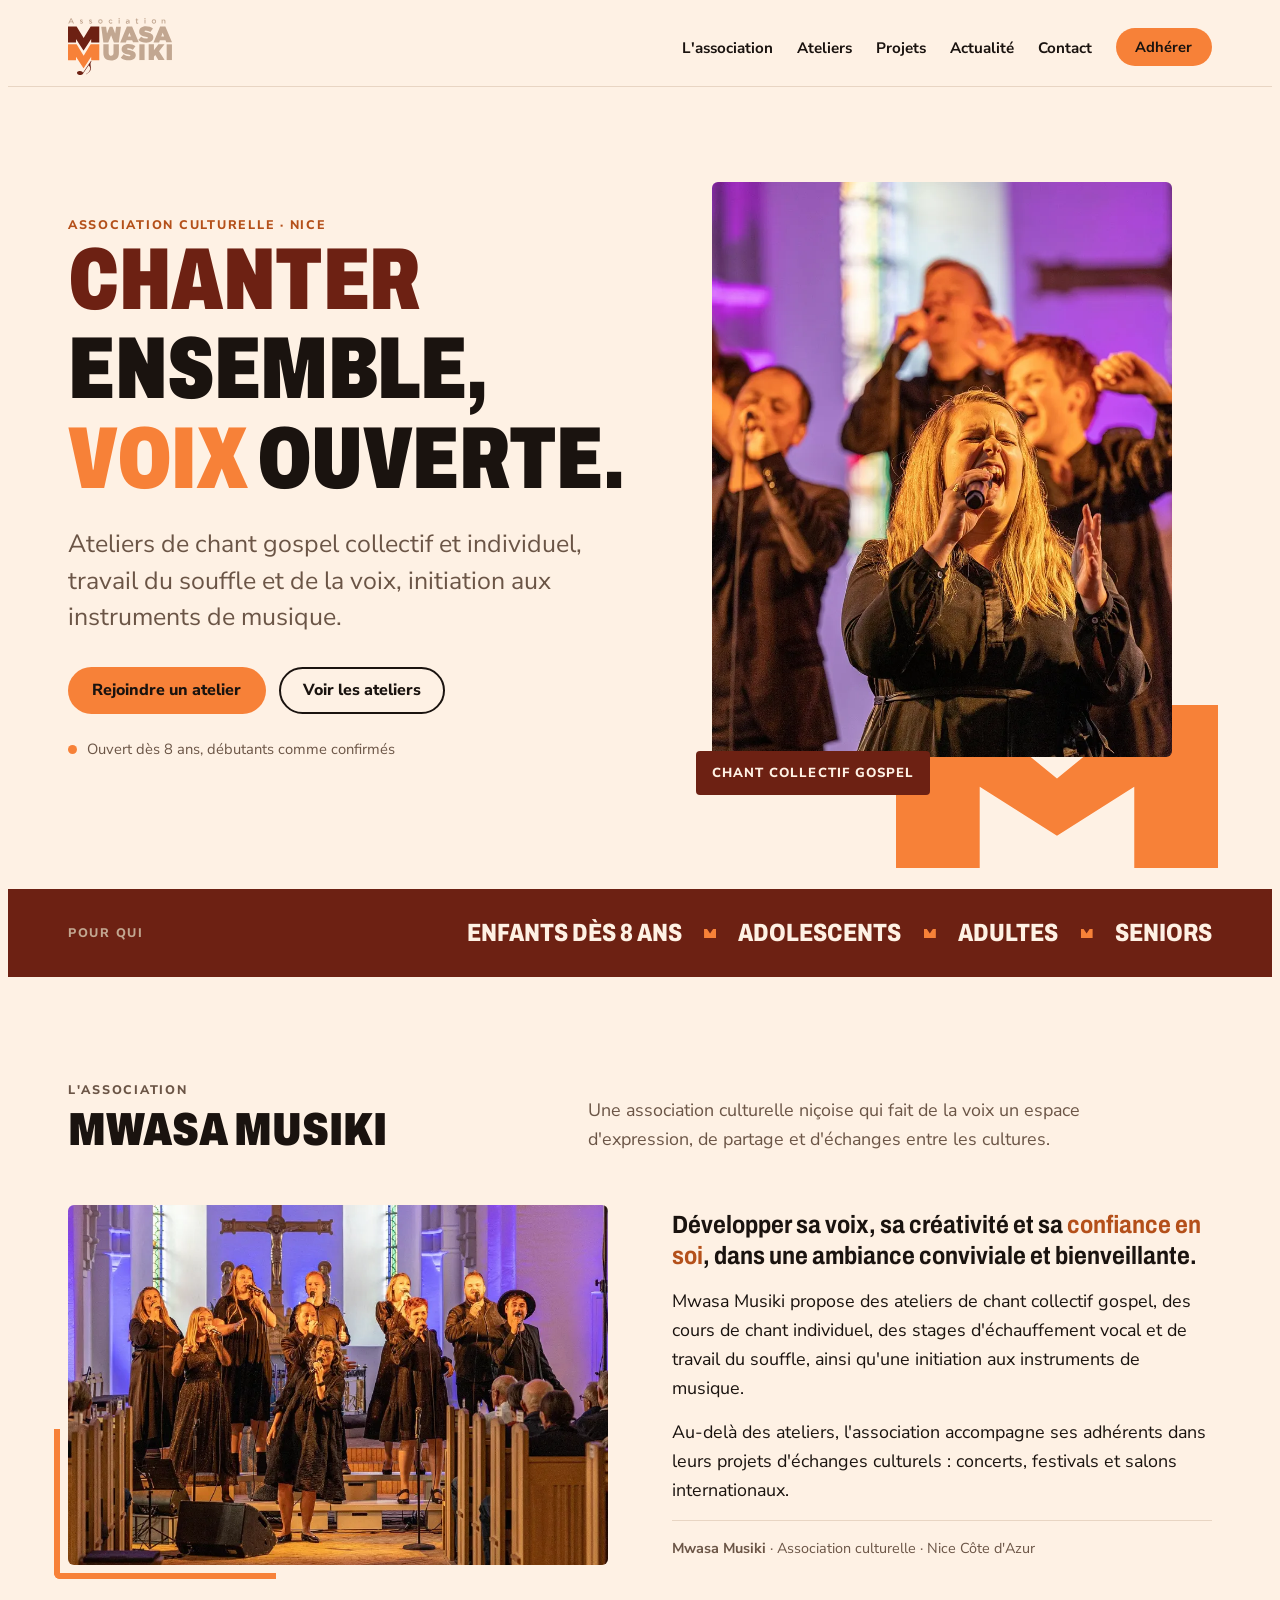
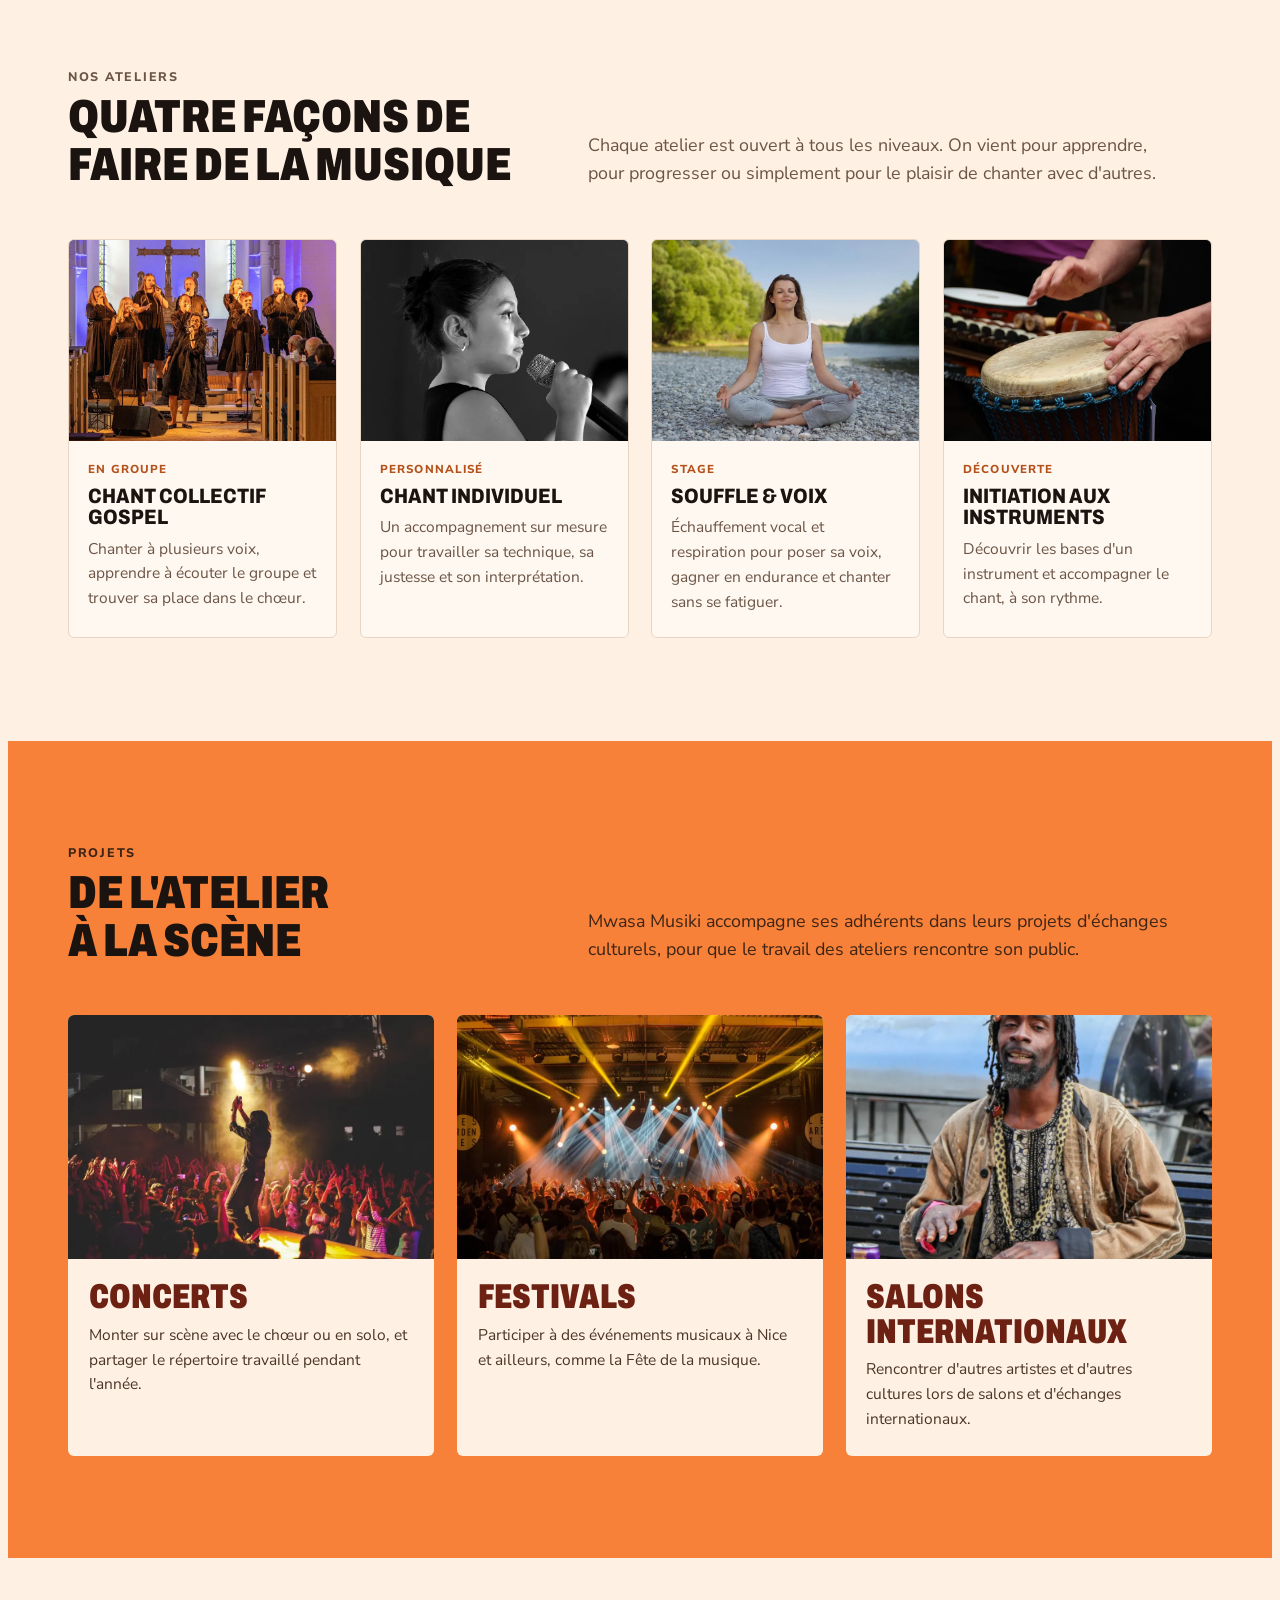
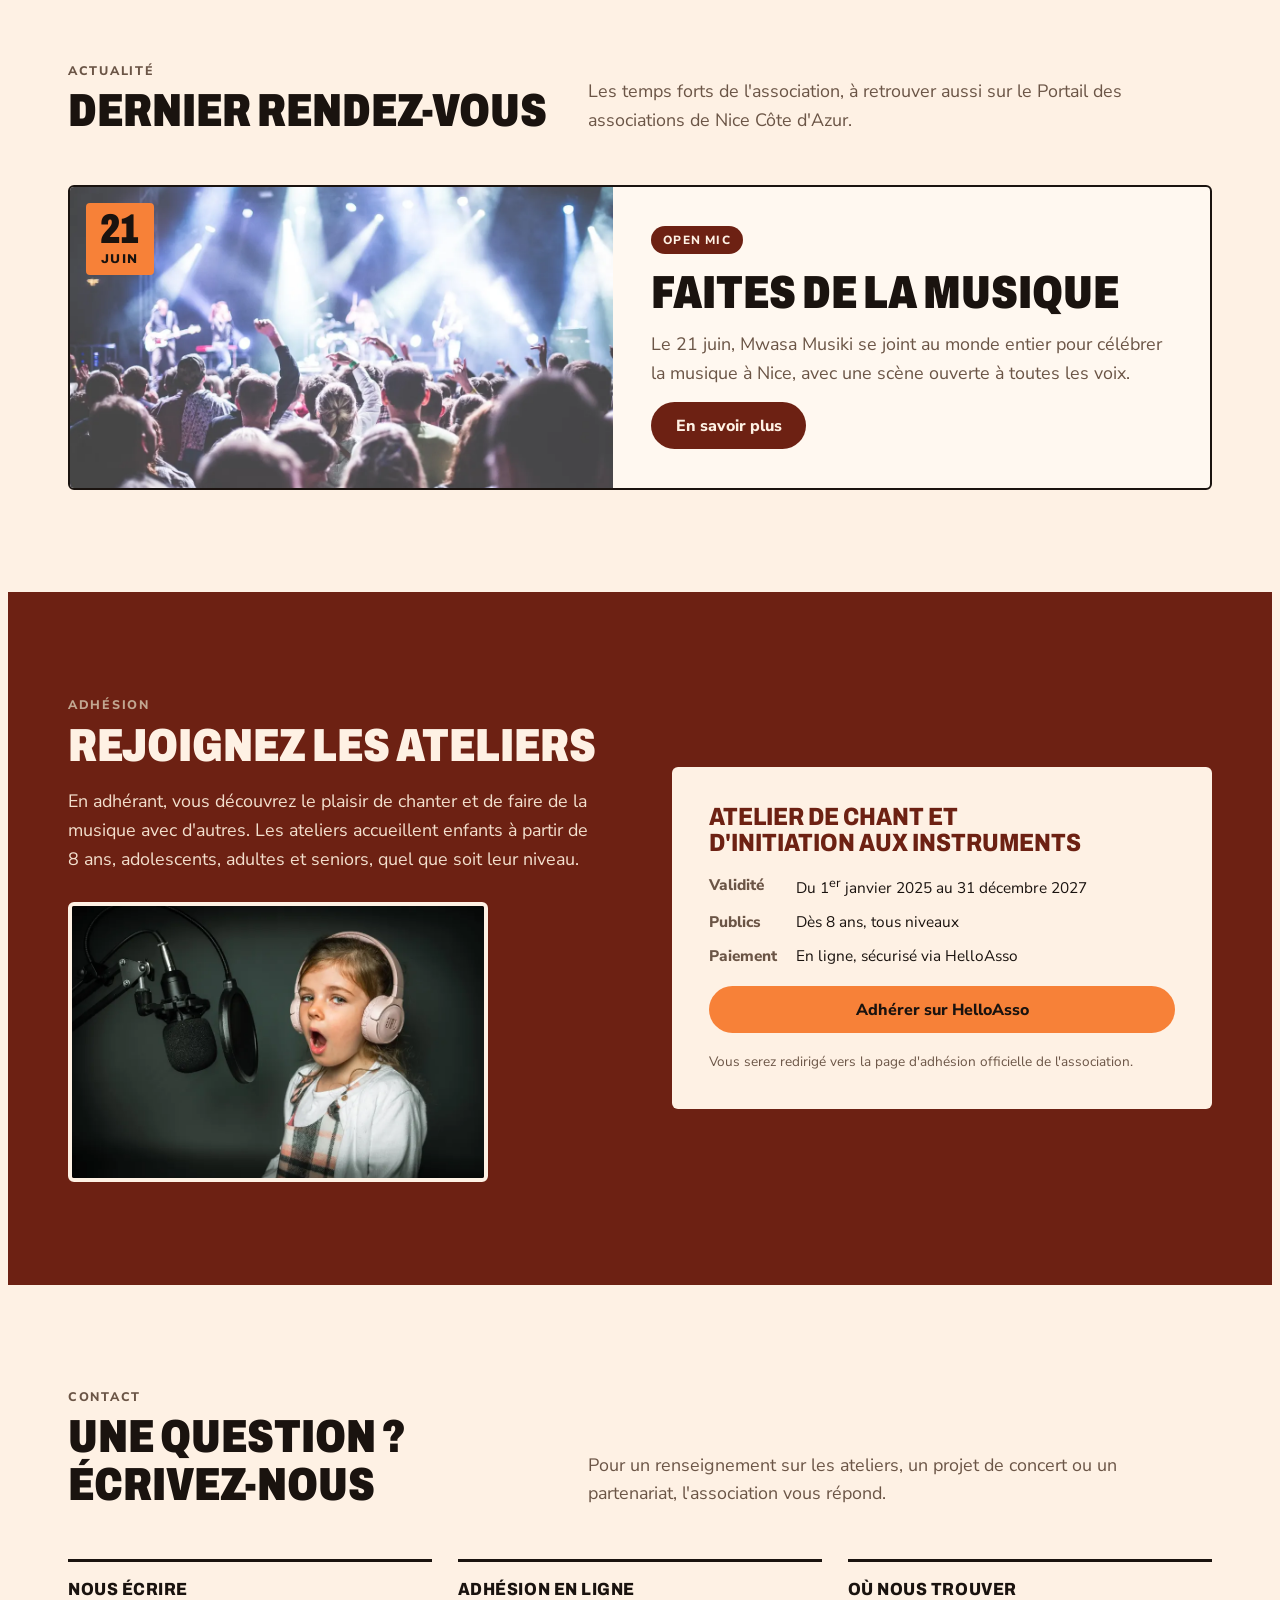
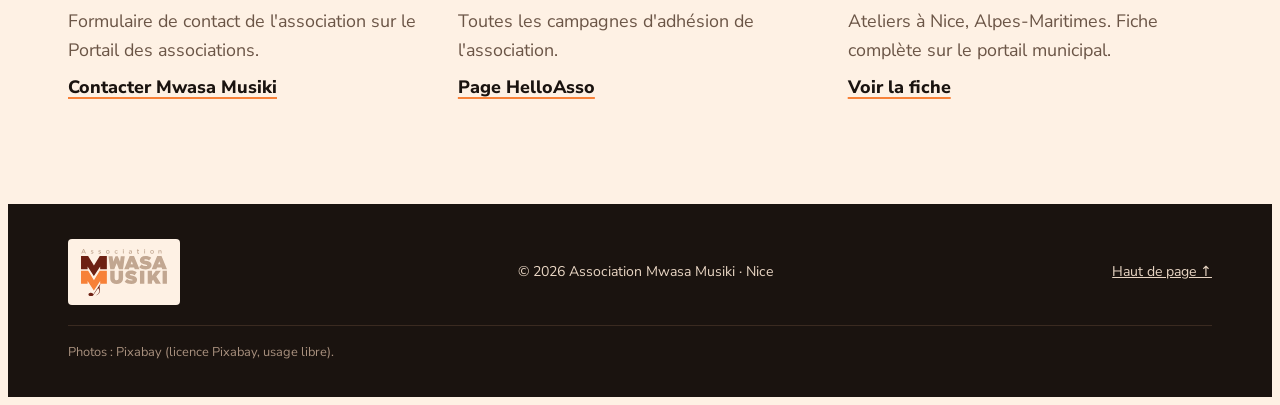
==== index.html @ 4baf6c97 "Site vitrine Mwasa Musiki Co-Authored-By: Claude Opus 5.5 <noreply@anthropic.com> Claude-Session: ht" ====
<!doctype html>
<html lang="fr">
<head>
<meta charset="utf-8">
<meta name="viewport" content="width=device-width, initial-scale=1, viewport-fit=cover">
<title>Mwasa Musiki</title>
<meta name="description" content="Mwasa Musiki, association culturelle à Nice : ateliers de chant gospel collectif et individuel, souffle et voix, initiation aux instruments, dès 8 ans.">
<link rel="preconnect" href="https://fonts.googleapis.com">
<link rel="preconnect" href="https://fonts.gstatic.com" crossorigin>
<link rel="stylesheet" href="https://fonts.googleapis.com/css2?family=Archivo:wdth,wght@62..125,500..900&family=Nunito+Sans:opsz,wght@6..12,400;6..12,600;6..12,800&display=swap">
<link rel="icon" type="image/svg+xml" href="img/logo.svg">
<meta property="og:title" content="Mwasa Musiki">
<meta property="og:description" content="Ateliers de chant gospel, souffle et voix, initiation aux instruments à Nice, dès 8 ans.">
<meta property="og:image" content="img/hero.webp">
<meta property="og:locale" content="fr_FR">
<style>
/* Charte du site mwasamusiki.org : fond crème, couleurs du logo. Thème clair unique, pour que le logo garde toujours ses couleurs d'origine.
   Mise en page : bandes pleine largeur (crème / brun / orange), photos cadrées, chevron "M" du logo comme motif. */
:root{
  color-scheme:light;
  --creme:#fef1e4;   /* fond du site actuel */
  --brun:#6d2113;    /* logo, M supérieur */
  --orange:#f78138;  /* logo, M inférieur */
  --sable:#c2a791;   /* lettrage du logo */
  --nuit:#1a130f;    /* texte du site actuel */
  --muted:#6b5546;
  --line:#e8d5c3;
  --surface:#fff8f0;
  --accent-ink:#b4501a;
  --f-display:"Archivo","Arial Narrow",Arial,sans-serif;
  --f-body:"Nunito Sans",system-ui,-apple-system,"Segoe UI",sans-serif;
  --step-0:clamp(1rem,.96rem + .2vw,1.125rem);
  --step-1:clamp(1.2rem,1.08rem + .6vw,1.6rem);
  --step-2:clamp(1.8rem,1.3rem + 2vw,2.9rem);
  --step-3:clamp(2.7rem,1.5rem + 5vw,5.8rem);
  --wrap:74rem;
  --radius:6px;
}
*{box-sizing:border-box}
html{scroll-behavior:smooth;scroll-padding-top:80px}
body{background:var(--creme);color:var(--nuit);font-family:var(--f-body);font-size:var(--step-0);line-height:1.6;overflow-x:hidden}
body::before{content:"";position:fixed;inset:0 0 auto;height:env(safe-area-inset-top,0px);z-index:30;background:var(--creme)}
img{display:block;max-width:100%;height:auto}
a{color:inherit}
:focus-visible{outline:3px solid var(--orange);outline-offset:3px;border-radius:4px}
h1,h2,h3{font-family:var(--f-display);text-wrap:balance;margin:0;line-height:1.02}
p{margin:0}
.wrap{max-width:var(--wrap);margin-inline:auto;padding-left:max(20px,env(safe-area-inset-left,0px));padding-right:max(20px,env(safe-area-inset-right,0px))}
.eyebrow{font-weight:800;font-size:.78rem;letter-spacing:.14em;text-transform:uppercase;color:var(--accent-ink)}
.logo-c1{fill:#6d2113}.logo-c2{fill:#c2a791}.logo-c3{fill:#f78138}

/* Boutons */
.btn{display:inline-flex;align-items:center;justify-content:center;gap:.5rem;font-family:var(--f-body);font-weight:800;text-decoration:none;border-radius:999px;padding:.85rem 1.4rem;line-height:1;border:2px solid transparent;transition:transform .15s ease,background-color .15s ease;cursor:pointer;font-size:1rem}
.btn:hover{transform:translateY(-2px)}
.btn-fill{background:var(--orange);color:var(--nuit)}
.btn-fill:hover{background:#ff9450}
.btn-ghost{border-color:currentColor;background:transparent}
.btn-dark{background:var(--brun);color:var(--creme)}

/* En-tête */
.top{position:sticky;top:env(safe-area-inset-top,0px);z-index:20;background:rgba(254,241,228,.94);backdrop-filter:blur(10px);-webkit-backdrop-filter:blur(10px);border-bottom:1px solid var(--line)}
.top .wrap{display:flex;align-items:center;justify-content:space-between;gap:1rem;padding-block:.65rem}
.top .brand svg{width:104px;height:auto;display:block}
.menu{list-style:none;margin:0;padding:0;display:flex;gap:1.5rem;align-items:center}
.menu a{text-decoration:none;font-weight:700;font-size:.95rem}
.menu a:not(.btn):hover{color:var(--accent-ink)}
.menu .btn{padding:.6rem 1.1rem;font-size:.92rem}
.burger{display:none;background:none;border:2px solid var(--nuit);border-radius:999px;padding:.5rem .9rem;font:800 .85rem var(--f-body);letter-spacing:.06em;text-transform:uppercase;color:var(--nuit);cursor:pointer;align-items:center;gap:.5rem}
.burger span{display:block;width:16px;height:2px;background:currentColor;position:relative}
.burger span::before,.burger span::after{content:"";position:absolute;left:0;width:16px;height:2px;background:currentColor}
.burger span::before{top:-5px}.burger span::after{top:5px}
@media (max-width:900px){
  .burger{display:inline-flex}
  .menu{position:absolute;left:0;right:0;top:100%;flex-direction:column;align-items:stretch;gap:0;background:var(--creme);border-bottom:1px solid var(--line);padding:.5rem max(20px,env(safe-area-inset-right,0px)) 1.2rem max(20px,env(safe-area-inset-left,0px));box-shadow:0 18px 30px -18px rgba(26,19,15,.35)}
  .menu:not(.open){display:none}
  .menu li a:not(.btn){display:block;padding:.85rem 0;border-bottom:1px solid var(--line);font-size:1.05rem}
  .menu li:last-child{padding-top:1rem}
  .menu .btn{width:100%;padding:.9rem}
}

/* Hero */
.hero{padding-block:clamp(2.5rem,6vw,5.5rem);overflow:hidden}
.hero .wrap{display:grid;grid-template-columns:minmax(0,1.15fr) minmax(0,1fr);gap:clamp(2rem,5vw,4.5rem);align-items:center}
.hero h1{font-size:var(--step-3);font-weight:900;font-stretch:72%;text-transform:uppercase;letter-spacing:-.005em}
.hero h1 .b{color:var(--brun)}.hero h1 .o{color:var(--orange)}
.hero .lede{margin-top:1.4rem;max-width:36ch;font-size:var(--step-1);line-height:1.45;color:var(--muted)}
.hero .ctas{margin-top:2rem;display:flex;flex-wrap:wrap;gap:.8rem}
.hero .note{margin-top:1.5rem;font-size:.92rem;color:var(--muted);display:flex;gap:.6rem;align-items:center}
.hero .note::before{content:"";flex:none;width:9px;height:9px;border-radius:50%;background:var(--orange)}
.photo-hero{position:relative;justify-self:end;width:min(100%,460px)}
.photo-hero::before{content:"";position:absolute;inset:auto -10% -12% auto;width:70%;aspect-ratio:1.97/1;background:var(--orange);clip-path:polygon(0 0,22% 0,50% 45%,78% 0,100% 0,100% 100%,74% 100%,74% 50%,50% 80%,26% 50%,26% 100%,0 100%);z-index:0}
.photo-hero img{position:relative;z-index:1;width:100%;aspect-ratio:4/5;object-fit:cover;object-position:50% 30%;border-radius:var(--radius)}
.photo-hero figcaption{position:relative;z-index:2;margin:-2.6rem 0 0 -1rem;display:inline-block;background:var(--brun);color:var(--creme);padding:.7rem 1rem;font-weight:800;font-size:.82rem;letter-spacing:.08em;text-transform:uppercase;border-radius:4px}
@media (max-width:820px){
  .hero .wrap{grid-template-columns:1fr}
  .photo-hero{justify-self:center;width:min(100%,420px);margin-top:.5rem}
  .photo-hero img{aspect-ratio:4/3.4}
}

/* Bandeau publics */
.ages{background:var(--brun);color:var(--creme)}
.ages .wrap{padding-block:1.5rem;display:flex;flex-wrap:wrap;gap:.8rem 2rem;align-items:center;justify-content:space-between}
.ages .lbl{font-weight:800;font-size:.78rem;letter-spacing:.14em;text-transform:uppercase;color:var(--sable)}
.ages ul{list-style:none;margin:0;padding:0;display:flex;flex-wrap:wrap;gap:.4rem 1.4rem;font-family:var(--f-display);font-stretch:80%;font-weight:800;font-size:var(--step-1);text-transform:uppercase}
.ages li{display:flex;align-items:center;gap:1.4rem}
.ages li+li::before{content:"";width:12px;height:9px;background:var(--orange);clip-path:polygon(0 0,25% 0,50% 50%,75% 0,100% 0,100% 100%,0 100%)}

/* Sections */
.block{padding-block:clamp(3.5rem,8vw,6.5rem)}
.head{display:grid;grid-template-columns:minmax(0,1fr) minmax(0,1.3fr);gap:1rem 2.5rem;align-items:end;margin-bottom:clamp(2rem,4vw,3.2rem)}
.head h2{font-size:var(--step-2);font-weight:900;font-stretch:78%;text-transform:uppercase;margin-top:.4rem}
.head p{color:var(--muted);max-width:54ch}
@media (max-width:760px){.head{grid-template-columns:1fr}}

/* Association */
.about{display:grid;grid-template-columns:minmax(0,1fr) minmax(0,1fr);gap:clamp(2rem,5vw,4.5rem);align-items:center}
.about figure{margin:0;position:relative}
.about figure img{width:100%;aspect-ratio:3/2;object-fit:cover;border-radius:var(--radius)}
.about figure::after{content:"";position:absolute;left:-14px;bottom:-14px;width:40%;height:40%;border-left:6px solid var(--orange);border-bottom:6px solid var(--orange);border-radius:0 0 0 var(--radius);pointer-events:none}
.about .big{font-family:var(--f-display);font-weight:700;font-stretch:85%;font-size:var(--step-1);line-height:1.25}
.about .big em{font-style:normal;color:var(--accent-ink)}
.about .txt{display:flex;flex-direction:column;gap:1rem}
.about .meta{border-top:1px solid var(--line);padding-top:1rem;font-size:.9rem;color:var(--muted)}
@media (max-width:820px){.about{grid-template-columns:1fr}.about figure{margin-left:14px}}

/* Ateliers */
.ateliers{display:grid;grid-template-columns:repeat(4,minmax(0,1fr));gap:1.4rem}
.at{background:var(--surface);border:1px solid var(--line);border-radius:var(--radius);overflow:hidden;display:flex;flex-direction:column}
.at img{width:100%;aspect-ratio:4/3;object-fit:cover}
.at .body{padding:1.2rem 1.2rem 1.4rem;display:flex;flex-direction:column;gap:.5rem;flex:1}
.at .tag{font-size:.72rem;font-weight:800;letter-spacing:.1em;text-transform:uppercase;color:var(--accent-ink)}
.at h3{font-size:1.3rem;font-weight:800;font-stretch:85%;text-transform:uppercase}
.at p{color:var(--muted);font-size:.97rem}
@media (max-width:1024px){.ateliers{grid-template-columns:repeat(2,minmax(0,1fr))}}
@media (max-width:540px){.ateliers{grid-template-columns:1fr}.at img{aspect-ratio:16/9}}

/* Projets */
.projects{background:var(--orange);color:var(--nuit)}
.projects .eyebrow{color:#5a1b0f}
.projects .head p{color:#3d2416}
.stages{display:grid;grid-template-columns:repeat(3,minmax(0,1fr));gap:1.4rem}
.stage{background:var(--creme);border-radius:var(--radius);overflow:hidden;display:flex;flex-direction:column}
.stage img{width:100%;aspect-ratio:3/2;object-fit:cover}
.stage .body{padding:1.3rem 1.3rem 1.5rem;display:flex;flex-direction:column;gap:.5rem}
.stage .k{font-family:var(--f-display);font-weight:900;font-stretch:72%;font-size:clamp(1.6rem,1.2rem + 1.2vw,2.2rem);text-transform:uppercase;color:var(--brun);line-height:1}
.stage p{color:#4a3528;font-size:.97rem}
@media (max-width:860px){.stages{grid-template-columns:1fr}.stage{flex-direction:row}.stage img{width:42%;aspect-ratio:auto;min-height:100%}.stage .body{justify-content:center}}
@media (max-width:480px){.stage{flex-direction:column}.stage img{width:100%;aspect-ratio:16/9}}

/* Actualité */
.news{display:grid;grid-template-columns:minmax(0,1fr) minmax(0,1.1fr);border:2px solid var(--nuit);border-radius:var(--radius);overflow:hidden;background:var(--surface)}
.news .pic{position:relative;min-height:260px}
.news .pic img{position:absolute;inset:0;width:100%;height:100%;object-fit:cover}
.news .date{position:absolute;left:1rem;top:1rem;background:var(--orange);color:var(--nuit);border-radius:4px;padding:.5rem .9rem .6rem;text-align:center;font-family:var(--f-display);text-transform:uppercase;line-height:.9}
.news .date b{display:block;font-weight:900;font-stretch:72%;font-size:2.6rem}
.news .date span{font-weight:800;font-size:.8rem;letter-spacing:.12em}
.news .body{padding:clamp(1.5rem,3vw,2.6rem);display:flex;flex-direction:column;gap:.9rem;align-items:flex-start;justify-content:center}
.news h3{font-size:var(--step-2);font-weight:900;font-stretch:78%;text-transform:uppercase}
.news p{color:var(--muted);max-width:48ch}
.pill{display:inline-block;padding:.3rem .75rem;border-radius:999px;background:var(--brun);color:var(--creme);font-size:.74rem;font-weight:800;letter-spacing:.1em;text-transform:uppercase}
@media (max-width:760px){.news{grid-template-columns:1fr}.news .pic{min-height:0;aspect-ratio:16/10}}

/* Adhésion */
.join{background:var(--brun);color:var(--creme);overflow:hidden}
.join .eyebrow{color:var(--sable)}
.join .grid{display:grid;grid-template-columns:minmax(0,1fr) minmax(0,1fr);gap:clamp(2rem,5vw,4.5rem);align-items:center}
.join h2{font-size:var(--step-2);font-weight:900;font-stretch:78%;text-transform:uppercase;margin-top:.5rem}
.join .lead{margin-top:1.1rem;max-width:48ch;color:#f3dfcd}
.join figure{margin:1.8rem 0 0;max-width:420px}
.join figure img{width:100%;aspect-ratio:3/2;object-fit:cover;border-radius:var(--radius);border:4px solid var(--creme)}
.card{background:var(--creme);color:var(--nuit);padding:clamp(1.5rem,3vw,2.3rem);border-radius:var(--radius);display:flex;flex-direction:column;gap:1.1rem}
.card h3{font-size:var(--step-1);font-weight:800;font-stretch:85%;text-transform:uppercase;color:var(--brun)}
.card dl{margin:0;display:grid;grid-template-columns:auto minmax(0,1fr);gap:.6rem 1.2rem;font-size:.96rem}
.card dt{font-weight:800;color:var(--muted)}
.card dd{margin:0}
.card small{color:var(--muted);font-size:.85rem}
@media (max-width:820px){.join .grid{grid-template-columns:1fr}.card .btn{width:100%}}
@media (max-width:420px){.card dl{grid-template-columns:1fr;gap:.1rem}.card dd{margin-bottom:.6rem}}

/* Contact */
.contact{display:grid;grid-template-columns:repeat(3,minmax(0,1fr));gap:1.6rem}
.ct{border-top:3px solid var(--nuit);padding-top:1.2rem;display:flex;flex-direction:column;gap:.5rem;min-width:0}
.ct h3{font-size:1.1rem;font-weight:800;text-transform:uppercase;letter-spacing:.03em;font-stretch:88%}
.ct p{color:var(--muted)}
.ct a{font-weight:800;text-decoration-color:var(--orange);text-decoration-thickness:2px;text-underline-offset:4px;overflow-wrap:anywhere}
@media (max-width:760px){.contact{grid-template-columns:1fr}}

/* Pied de page */
footer{background:var(--nuit);color:#e8d5c3}
footer .wrap{padding-block:2.2rem;display:flex;flex-wrap:wrap;gap:1.2rem 2rem;justify-content:space-between;align-items:center;font-size:.88rem}
footer .brand{background:var(--creme);padding:.6rem .8rem;border-radius:4px;display:inline-block}
footer .brand svg{width:86px;height:auto;display:block}
footer a{color:#e8d5c3}
footer .credits{flex-basis:100%;border-top:1px solid #3a2a20;padding-top:1rem;color:#a8907e;font-size:.8rem}

@media (prefers-reduced-motion:reduce){html{scroll-behavior:auto}.btn{transition:none}.btn:hover{transform:none}}
</style>
</head>
<body>
<svg width="0" height="0" style="position:absolute" aria-hidden="true"><symbol id="mwasa-logo" viewBox="0 0 214.76 117.95">
    <path class="logo-c1" d="M30.88,113,47.54,88.32l1.08.73-.11.16c-.32.51-.68,1-1,1.54a8.780,8.78,0,0,0-1,5.12c.14,1.27.3,2.53.45,3.8a25.9,25.9,0,0,1,.23,4.69,10.8,10.8,0,0,1-1,4.09A10.48,10.48,0,0,1,44,111.54a28.81,28.81,0,0,1-5.48,4.110,10.65,10.65,0,0,1-1.15.53,1.35,1.35,0,0,1-.37,0l0-.06.15-.11c1.13-.79,2.27-1.57,3.39-2.37a15.75,15.75,0,0,0,2.31-2,8.86,8.86,0,0,0,1.49-2.18,13,13,0,0,0,1.26-4.1,7.44,7.440,0,0,0-.57-4.07,13.24,13.24,0,0,0-1.95-3.27c-.08-.1-.18-.19-.28-.28l-.09-.06-.57.85-9.57,14.1-1.94,2.85a4.57,4.57,0,0,1-1.35,1.19,7.78,7.78,0,0,1-5.64,1.07,7.74,7.74,0,0,1-3-1.09,4,4,0,0,1-1.73-2,3.41,3.41,0,0,1,1.46-4.24,6.3,6.3,0,0,1,2.91-.92,9.54,9.54,0,0,1,4.13.47,6.26,6.26,0,0,1,3.42,2.76Z"/>
    <path class="logo-c2" d="M5.52.3H7.38l5,11.22H10.3L9.14,8.83H3.720L2.54,11.52H.48ZM8.4,7.1l-2-4.46-2,4.46Z"/>
    <path class="logo-c2" d="M24.26,10.43l.88-1.3a5,5,0,0,0,2.83,1c.85,0,1.34-.35,1.34-.91v0c0-.65-.92-.88-1.93-1.18-1.28-.35-2.7-.86-2.7-2.47v0C24.68,3.95,26,3,27.76,3a6.11,6.11,0,0,1,3.17,1L30.15,5.3a5.11,5.11,0,0,0-2.44-.8c-.77,0-1.21.35-1.21.83v0c0,.62.93.88,1.95,1.19,1.26.38,2.68.94,2.68,2.45V9c0,1.77-1.41,2.64-3.21,2.64A6.18,6.18,0,0,1,24.26,10.43Z"/>
    <path class="logo-c2" d="M43.1,10.43,44,9.12a5,5,0,0,0,2.83,1c.85,0,1.34-.35,1.34-.91v0c0-.65-.92-.88-1.930-1.18-1.28-.35-2.7-.86-2.7-2.47v0C43.52,3.95,44.88,3,46.6,3a6.11,6.11,0,0,1,3.17,1L49,5.3a5.11,5.11,0,0,0-2.44-.8c-.77,0-1.21.35-1.21.83v0c0,.62.93.88,1.95,1.19C48.55,6.94,50,7.5,50,9V9c0,1.77-1.41,2.64-3.21,2.64A6.18,6.18,0,0,1,43.1,10.43Z"/>
    <path class="logo-c2" d="M62.33,7.37v0a4.61,4.61,0,0,1,9.22,0v0a4.46,4.46,0,0,1-4.63,4.38A4.41,4.41,0,0,1,62.33,7.37Zm7.24,0v0a2.63,2.63,0,0,0-2.65-2.71,2.55,2.55,0,0,0-2.6,2.67v0A2.62,2.62,0,0,0,66.94,10,2.55,2.55,0,0,0,69.56,7.37Z"/>
    <path class="logo-c2" d="M83.88,7.37v0a4.61,4.61,0,0,1,8-2.94L90.59,5.68a2.93,2.93,0,0,0-2.23-1.05,2.56,2.56,0,0,0-2.5,2.67v0A2.57,2.57,0,0,0,88.45,10a3.06,3.06,0,0,0,2.24-1l1.19,1.15a4.42,4.42,0,0,1-3.54,1.58A4.35,4.35,0,0,1,83.88,7.37Z"/>
    <path class="logo-c2" d="M104.54,0h2.13V1.83h-2.13Zm.08,3.12h2v8.4h-2Z"/>
    <path class="logo-c2" d="M119.41,9.1v0c0-1.81,1.46-2.71,3.57-2.71a7.41,7.41,0,0,1,2.32.35V6.51c0-1.19-.75-1.83-2.14-1.83a6.15,6.15,0,0,0-2.47.52l-.52-1.51A7.55,7.55,0,0,1,123.42,3a3.94,3.94,0,0,1,2.86.94,3.43,3.43,0,0,1,.93,2.59v5h-1.93V10.47a3.55,3.55,0,0,1-2.81,1.23C120.85,11.7,119.41,10.79,119.41,9.1Zm5.93-.6V7.93a5.63,5.63,0,0,0-2-.33c-1.28,0-2,.52-2,1.4V9c0,.81.74,1.27,1.69,1.27C124.34,10.3,125.34,9.57,125.34,8.5Z"/>
    <path class="logo-c2" d="M140.72,9.2V4.78h-1.1V3.12h1.1V.81h2V3.12H145V4.78H142.7V8.9a.93.93,0,0,0,1.06,1.05A2.73,2.73,0,0,0,145,9.66v1.58a3.5,3.5,0,0,1-1.78.43A2.19,2.19,0,0,1,140.72,9.2Z"/>
    <path class="logo-c2" d="M157.87,0H160V1.83h-2.13ZM158,3.12h2v8.4h-2Z"/>
    <path class="logo-c2" d="M172.85,7.37v0a4.61,4.61,0,0,1,9.22,0v0a4.46,4.46,0,0,1-4.63,4.38A4.41,4.41,0,0,1,172.85,7.37Zm7.24,0v0a2.63,2.63,0,0,0-2.65-2.71,2.55,2.55,0,0,0-2.6,2.67v0A2.62,2.62,0,0,0,177.47,10,2.55,2.55,0,0,0,180.09,7.37Z"/>
    <path class="logo-c2" d="M193.39,3.12h2V4.41a3.15,3.15,0,0,1,2.7-1.46,2.92,2.92,0,0,1,3.08,3.22v5.36h-2V6.75c0-1.31-.67-2.05-1.85-2.05a1.89,1.89,0,0,0-1.95,2.090v4.74h-2Z"/>
    <path class="logo-c2" d="M73,72.3V54.37H84V72.16c0,4,2.09,5.76,5,5.76s5-1.58,5-5.530v-18H105.1V72.07c0,11.1-6.45,15.46-16.16,15.46S73,83.07,73,72.3Z"/>
    <path class="logo-c2" d="M109,82l5.8-6.92a18.63,18.63,0,0,0,11.38,3.81c1.95,0,2.79-.51,2.79-1.39v-.09c0-.93-1-1.44-4.5-2.14-7.29-1.49-13.7-3.58-13.7-10.45v-.09c0-6.18,4.83-11,13.79-11,6.27,0,10.91,1.49,14.67,4.46L134,65.56a17,17,0,0,0-9.75-3.2c-1.630,0-2.37.56-2.37,1.35v.09c0,.88.88,1.44,4.32,2.09C134.47,67.42,140,69.84,140,76.38v.09c0,6.83-5.62,11-14.35,11C119.1,87.48,113.16,85.62,109,82Z"/>
    <path class="logo-c2" d="M147.28,54.37h10.87V86.88H147.28Z"/>
    <path class="logo-c2" d="M166.6,54.37h10.87V66.54l9.24-12.17h12.63L188,68.49l11.56,18.39h-13l-6.36-10.31L177.47,80v6.92H166.6Z"/>
    <path class="logo-c2" d="M203.78,54.37h10.87V86.88H203.78Z"/>
    <polygon class="logo-c1" points="47.83 50.35 64.58 50.35 64.58 17.58 46.79 17.58 32.29 41.11 17.8 17.58 0 17.58 0 50.35 16.49 50.35 16.49 43.54 31.95 67.23 32.29 67.23 47.83 43.45 47.83 50.35"/>
    <polygon class="logo-c3" points="47.83 87.02 64.58 87.02 64.58 54.25 46.79 54.25 32.29 77.77 17.8 54.25 0 54.25 0 87.02 16.49 87.02 16.49 80.2 31.95 103.9 32.29 103.9 47.83 80.12 47.83 87.02"/>
    <path class="logo-c2" d="M121.58,17.58h10.78l13.7,32.75h-11.8L132.55,46H121.17l-1.67,4.37H107.88Zm8.27,20.67-3-7.9-3,7.9Z"/>
    <path class="logo-c2" d="M145.18,45.45,151,38.53a18.63,18.63,0,0,0,11.38,3.81c2,0,2.79-.51,2.79-1.39v-.09c0-.93-1-1.44-4.51-2.14-7.29-1.49-13.7-3.58-13.7-10.45v-.09c0-6.18,4.83-11,13.8-11,6.27,0,10.92,1.49,14.68,4.46L170.13,29a17.05,17.05,0,0,0-9.75-3.21c-1.63,0-2.37.56-2.37,1.35v.09c0,.88.88,1.44,4.32,2.09,8.31,1.53,13.89,3.95,13.89,10.5v.09c0,6.83-5.62,11-14.35,11C155.26,50.93,149.32,49.08,145.18,45.45Z"/>
    <path class="logo-c2" d="M190.29,17.58h10.78l13.7,32.75H203L201.25,46H189.87l-1.67,4.37H176.58Zm8.27,20.67-3-7.9-3,7.9Z"/>
    <polygon class="logo-c2" points="109.31 17.9 104.97 50.38 94.81 50.38 89 35.84 83.16 50.38 73.01 50.38 68.67 17.9 78.69 17.9 80.56 31.88 83.97 23.36 86.16 17.9 91.82 17.9 94 23.36 97.43 31.89 99.3 17.9 109.31 17.9"/>
  </symbol></svg>

<header class="top">
  <div class="wrap">
    <a class="brand" href="#accueil" aria-label="Mwasa Musiki, retour en haut"><svg viewBox="0 0 214.76 117.95" role="img" aria-label="Logo Mwasa Musiki"><use href="#mwasa-logo"/></svg></a>
    <button class="burger" id="burger" type="button" aria-expanded="false" aria-controls="menu"><span></span>Menu</button>
    <nav aria-label="Navigation principale">
      <ul class="menu" id="menu">
        <li><a href="#association">L'association</a></li>
        <li><a href="#ateliers">Ateliers</a></li>
        <li><a href="#projets">Projets</a></li>
        <li><a href="#actualite">Actualité</a></li>
        <li><a href="#contact">Contact</a></li>
        <li><a class="btn btn-fill" href="#adhesion">Adhérer</a></li>
      </ul>
    </nav>
  </div>
</header>

<main id="accueil">
  <section class="hero" aria-labelledby="h-hero">
    <div class="wrap">
      <div>
        <p class="eyebrow">Association culturelle · Nice</p>
        <h1 id="h-hero"><span class="b">Chanter</span><br>ensemble,<br><span class="o">voix</span> ouverte.</h1>
        <p class="lede">Ateliers de chant gospel collectif et individuel, travail du souffle et de la voix, initiation aux instruments de musique.</p>
        <div class="ctas">
          <a class="btn btn-fill" href="#adhesion">Rejoindre un atelier</a>
          <a class="btn btn-ghost" href="#ateliers">Voir les ateliers</a>
        </div>
        <p class="note">Ouvert dès 8 ans, débutants comme confirmés</p>
      </div>
      <figure class="photo-hero">
        <img src="img/hero.webp" width="853" height="1280" alt="Une chanteuse de gospel chante avec ferveur, entourée du chœur" fetchpriority="high">
        <figcaption>Chant collectif gospel</figcaption>
      </figure>
    </div>
  </section>

  <div class="ages" role="region" aria-label="Publics accueillis">
    <div class="wrap">
      <span class="lbl">Pour qui</span>
      <ul>
        <li>Enfants dès 8 ans</li>
        <li>Adolescents</li>
        <li>Adultes</li>
        <li>Seniors</li>
      </ul>
    </div>
  </div>

  <section class="block" id="association" aria-labelledby="h-asso">
    <div class="wrap">
      <div class="head">
        <div><p class="eyebrow">L'association</p><h2 id="h-asso">Mwasa Musiki</h2></div>
        <p>Une association culturelle niçoise qui fait de la voix un espace d'expression, de partage et d'échanges entre les cultures.</p>
      </div>
      <div class="about">
        <figure><img src="img/gospel.webp" width="900" height="600" alt="Un chœur gospel en robes noires chante sur scène" loading="lazy"></figure>
        <div class="txt">
          <p class="big">Développer sa voix, sa créativité et sa <em>confiance en soi</em>, dans une ambiance conviviale et bienveillante.</p>
          <p>Mwasa Musiki propose des ateliers de chant collectif gospel, des cours de chant individuel, des stages d'échauffement vocal et de travail du souffle, ainsi qu'une initiation aux instruments de musique.</p>
          <p>Au-delà des ateliers, l'association accompagne ses adhérents dans leurs projets d'échanges culturels : concerts, festivals et salons internationaux.</p>
          <p class="meta"><b>Mwasa Musiki</b> · Association culturelle · Nice Côte d'Azur</p>
        </div>
      </div>
    </div>
  </section>

  <section class="block" id="ateliers" aria-labelledby="h-at" style="padding-top:0">
    <div class="wrap">
      <div class="head">
        <div><p class="eyebrow">Nos ateliers</p><h2 id="h-at">Quatre façons de faire de la musique</h2></div>
        <p>Chaque atelier est ouvert à tous les niveaux. On vient pour apprendre, pour progresser ou simplement pour le plaisir de chanter avec d'autres.</p>
      </div>
      <div class="ateliers">
        <article class="at">
          <img src="img/gospel.webp" width="900" height="600" alt="" loading="lazy">
          <div class="body"><span class="tag">En groupe</span><h3>Chant collectif gospel</h3><p>Chanter à plusieurs voix, apprendre à écouter le groupe et trouver sa place dans le chœur.</p></div>
        </article>
        <article class="at">
          <img src="img/solo.webp" width="900" height="600" alt="" loading="lazy">
          <div class="body"><span class="tag">Personnalisé</span><h3>Chant individuel</h3><p>Un accompagnement sur mesure pour travailler sa technique, sa justesse et son interprétation.</p></div>
        </article>
        <article class="at">
          <img src="img/souffle.webp" width="900" height="600" alt="" loading="lazy">
          <div class="body"><span class="tag">Stage</span><h3>Souffle &amp; voix</h3><p>Échauffement vocal et respiration pour poser sa voix, gagner en endurance et chanter sans se fatiguer.</p></div>
        </article>
        <article class="at">
          <img src="img/instruments.webp" width="900" height="600" alt="" loading="lazy">
          <div class="body"><span class="tag">Découverte</span><h3>Initiation aux instruments</h3><p>Découvrir les bases d'un instrument et accompagner le chant, à son rythme.</p></div>
        </article>
      </div>
    </div>
  </section>

  <section class="block projects" id="projets" aria-labelledby="h-proj">
    <div class="wrap">
      <div class="head">
        <div><p class="eyebrow">Projets</p><h2 id="h-proj">De l'atelier à la scène</h2></div>
        <p>Mwasa Musiki accompagne ses adhérents dans leurs projets d'échanges culturels, pour que le travail des ateliers rencontre son public.</p>
      </div>
      <div class="stages">
        <article class="stage"><img src="img/concerts.webp" width="900" height="600" alt="Une chanteuse sur scène face au public" loading="lazy"><div class="body"><span class="k">Concerts</span><p>Monter sur scène avec le chœur ou en solo, et partager le répertoire travaillé pendant l'année.</p></div></article>
        <article class="stage"><img src="img/festivals.webp" width="900" height="596" alt="Un public de festival sous les lumières de scène" loading="lazy"><div class="body"><span class="k">Festivals</span><p>Participer à des événements musicaux à Nice et ailleurs, comme la Fête de la musique.</p></div></article>
        <article class="stage"><img src="img/salons.webp" width="900" height="1010" alt="Un musicien joue du djembé" loading="lazy" style="object-position:50% 35%"><div class="body"><span class="k">Salons internationaux</span><p>Rencontrer d'autres artistes et d'autres cultures lors de salons et d'échanges internationaux.</p></div></article>
      </div>
    </div>
  </section>

  <section class="block" id="actualite" aria-labelledby="h-news">
    <div class="wrap">
      <div class="head">
        <div><p class="eyebrow">Actualité</p><h2 id="h-news">Dernier rendez-vous</h2></div>
        <p>Les temps forts de l'association, à retrouver aussi sur le Portail des associations de Nice Côte d'Azur.</p>
      </div>
      <article class="news">
        <div class="pic">
          <img src="img/fete.webp" width="1200" height="800" alt="Un public en fête devant une scène de concert" loading="lazy">
          <div class="date"><b>21</b><span>Juin</span></div>
        </div>
        <div class="body">
          <span class="pill">Open mic</span>
          <h3>Faites de la musique</h3>
          <p>Le 21 juin, Mwasa Musiki se joint au monde entier pour célébrer la musique à Nice, avec une scène ouverte à toutes les voix.</p>
          <a class="btn btn-dark" href="https://openagenda.com/fetedelamusique2026/events/harmonie-du-monde-et-varietes-en-fete?cl=fr" target="_blank" rel="noopener">En savoir plus</a>
        </div>
      </article>
    </div>
  </section>

  <section class="block join" id="adhesion" aria-labelledby="h-join">
    <div class="wrap grid">
      <div>
        <p class="eyebrow">Adhésion</p>
        <h2 id="h-join">Rejoignez les ateliers</h2>
        <p class="lead">En adhérant, vous découvrez le plaisir de chanter et de faire de la musique avec d'autres. Les ateliers accueillent enfants à partir de 8 ans, adolescents, adultes et seniors, quel que soit leur niveau.</p>
        <figure><img src="img/enfants.webp" width="900" height="600" alt="Une petite fille chante devant un micro de studio, casque sur les oreilles" loading="lazy"></figure>
      </div>
      <div class="card">
        <h3>Atelier de chant et d'initiation aux instruments</h3>
        <dl>
          <dt>Validité</dt><dd>Du 1<sup>er</sup> janvier 2025 au 31 décembre 2027</dd>
          <dt>Publics</dt><dd>Dès 8 ans, tous niveaux</dd>
          <dt>Paiement</dt><dd>En ligne, sécurisé via HelloAsso</dd>
        </dl>
        <a class="btn btn-fill" href="https://www.helloasso.com/associations/association-mwasa-musiki/adhesions/adhesion-atelier-de-chant-et-d-initiation-aux-instruments-de-musique" target="_blank" rel="noopener">Adhérer sur HelloAsso</a>
        <small>Vous serez redirigé vers la page d'adhésion officielle de l'association.</small>
      </div>
    </div>
  </section>

  <section class="block" id="contact" aria-labelledby="h-ct">
    <div class="wrap">
      <div class="head">
        <div><p class="eyebrow">Contact</p><h2 id="h-ct">Une question&nbsp;? Écrivez-nous</h2></div>
        <p>Pour un renseignement sur les ateliers, un projet de concert ou un partenariat, l'association vous répond.</p>
      </div>
      <div class="contact">
        <div class="ct"><h3>Nous écrire</h3><p>Formulaire de contact de l'association sur le Portail des associations.</p><a href="https://associations.nicecotedazur.org/organizations/mwasa-musiki/contact" target="_blank" rel="noopener">Contacter Mwasa Musiki</a></div>
        <div class="ct"><h3>Adhésion en ligne</h3><p>Toutes les campagnes d'adhésion de l'association.</p><a href="https://www.helloasso.com/associations/association-mwasa-musiki" target="_blank" rel="noopener">Page HelloAsso</a></div>
        <div class="ct"><h3>Où nous trouver</h3><p>Ateliers à Nice, Alpes-Maritimes. Fiche complète sur le portail municipal.</p><a href="https://associations.nicecotedazur.org/organizations/mwasa-musiki" target="_blank" rel="noopener">Voir la fiche</a></div>
      </div>
    </div>
  </section>
</main>

<footer>
  <div class="wrap">
    <span class="brand"><svg viewBox="0 0 214.76 117.95" role="img" aria-label="Logo Mwasa Musiki"><use href="#mwasa-logo"/></svg></span>
    <span>© <span id="annee">2026</span> Association Mwasa Musiki · Nice</span>
    <a href="#accueil">Haut de page ↑</a>
    <p class="credits">Photos : Pixabay (licence Pixabay, usage libre).</p>
  </div>
</footer>

<script>
(function(){
  var b=document.getElementById('burger'), m=document.getElementById('menu');
  function set(open){m.classList.toggle('open',open);b.setAttribute('aria-expanded',open?'true':'false');}
  b.addEventListener('click',function(){set(!m.classList.contains('open'));});
  m.addEventListener('click',function(e){if(e.target.closest('a'))set(false);});
  document.addEventListener('keydown',function(e){if(e.key==='Escape')set(false);});
})();
  var y=document.getElementById("annee"); if(y) y.textContent=new Date().getFullYear();
</script>
</body>
</html>
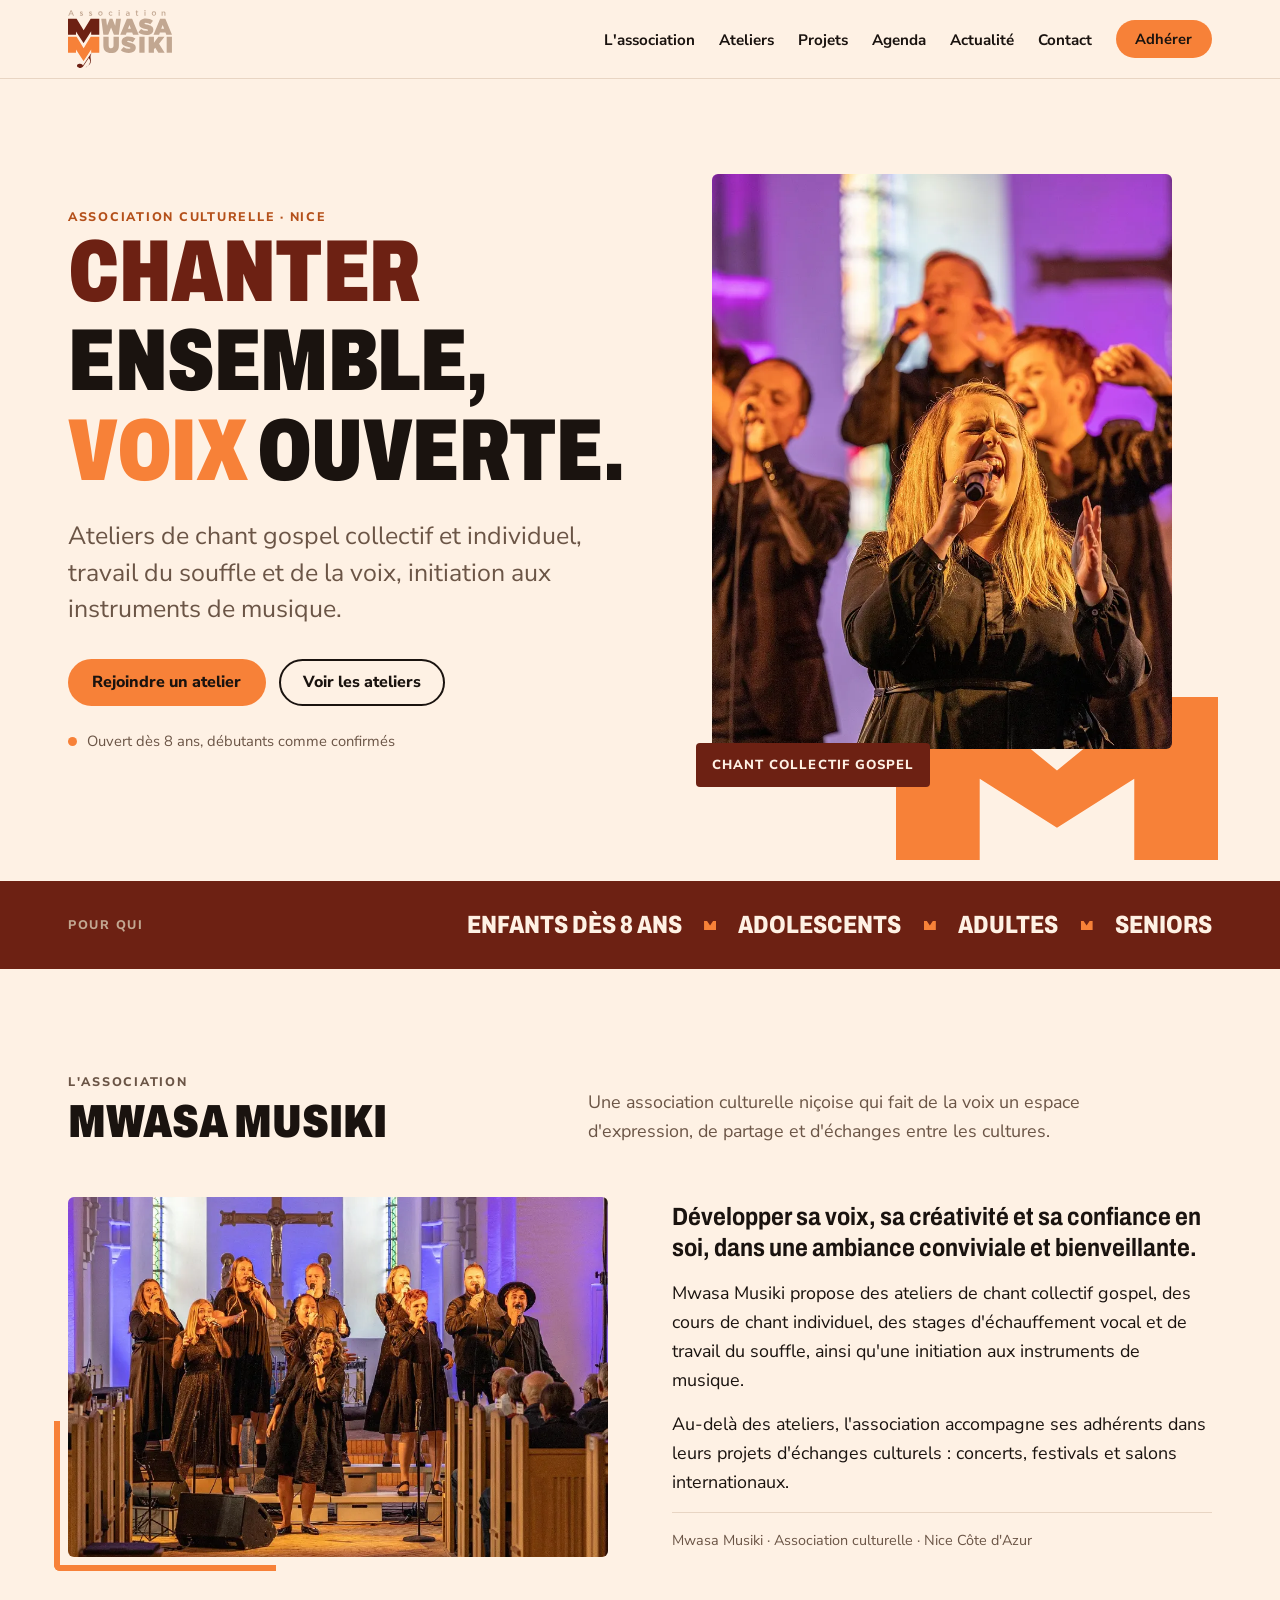
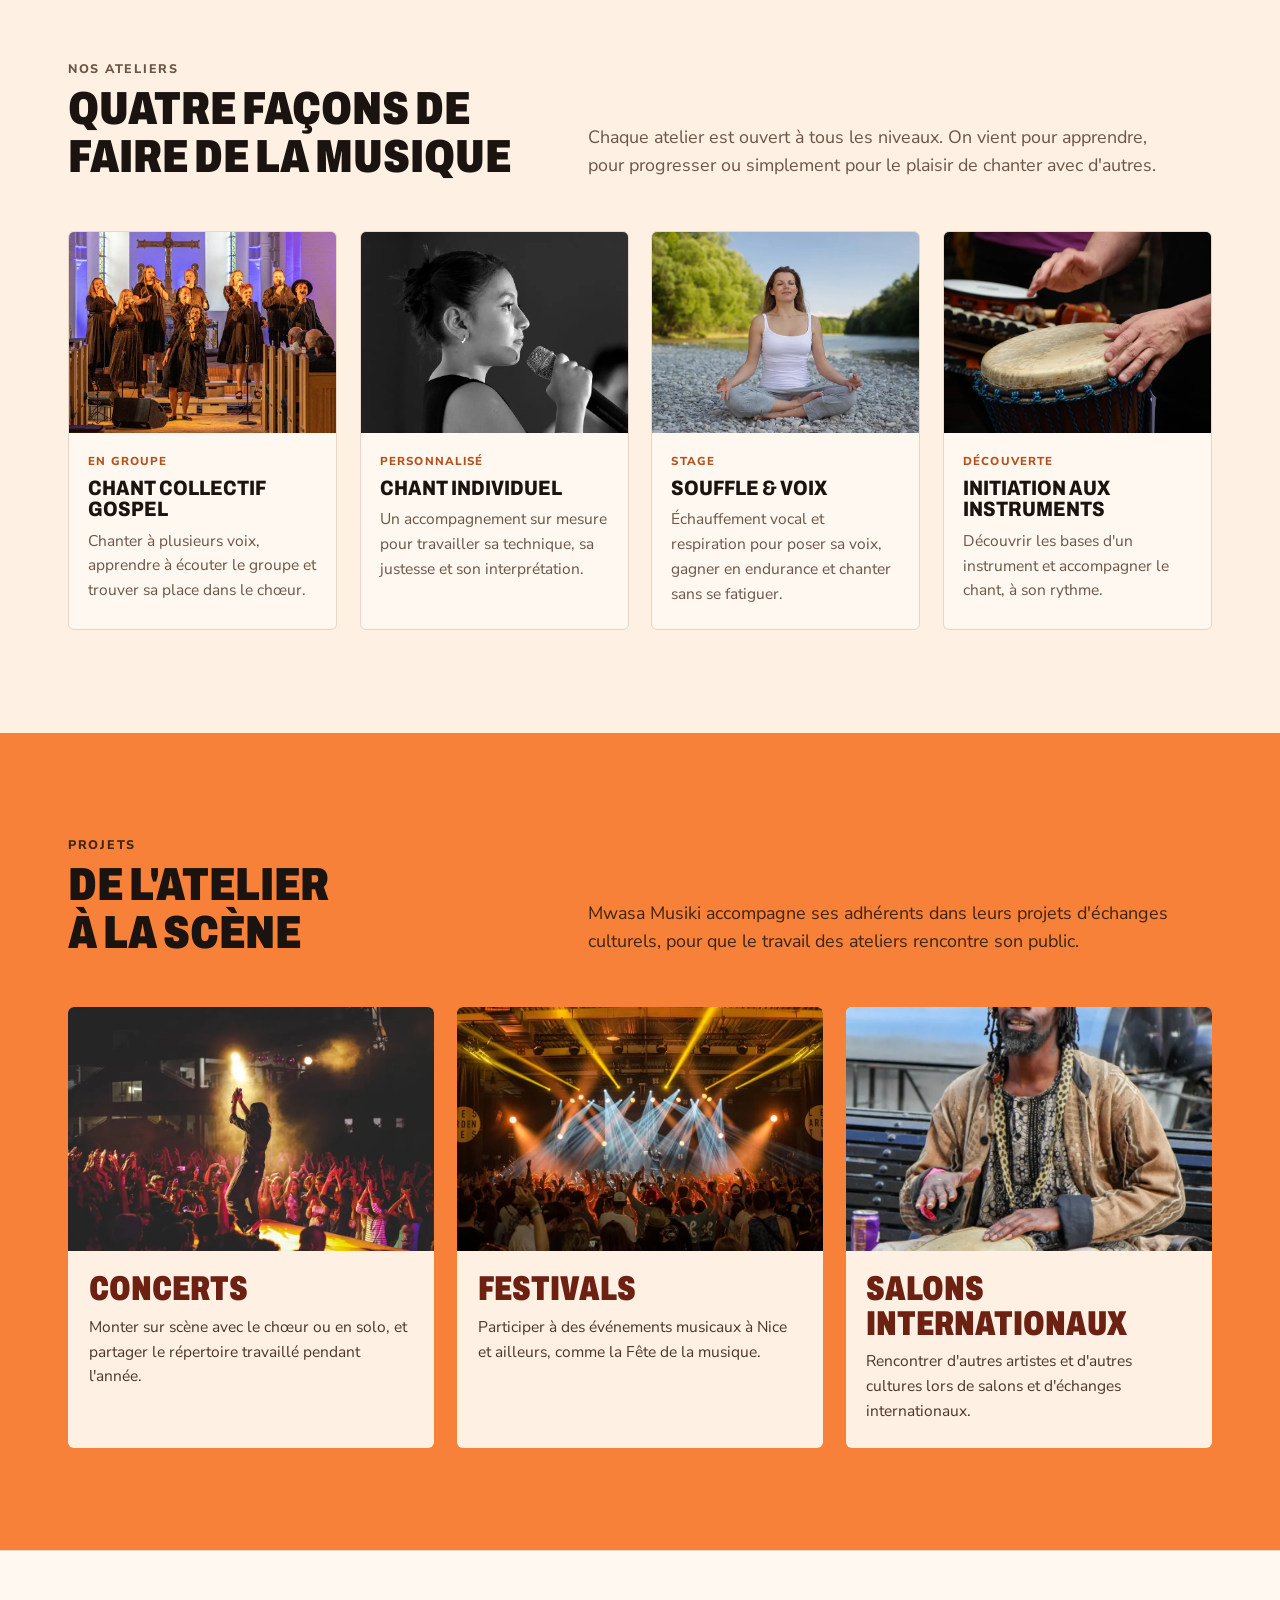
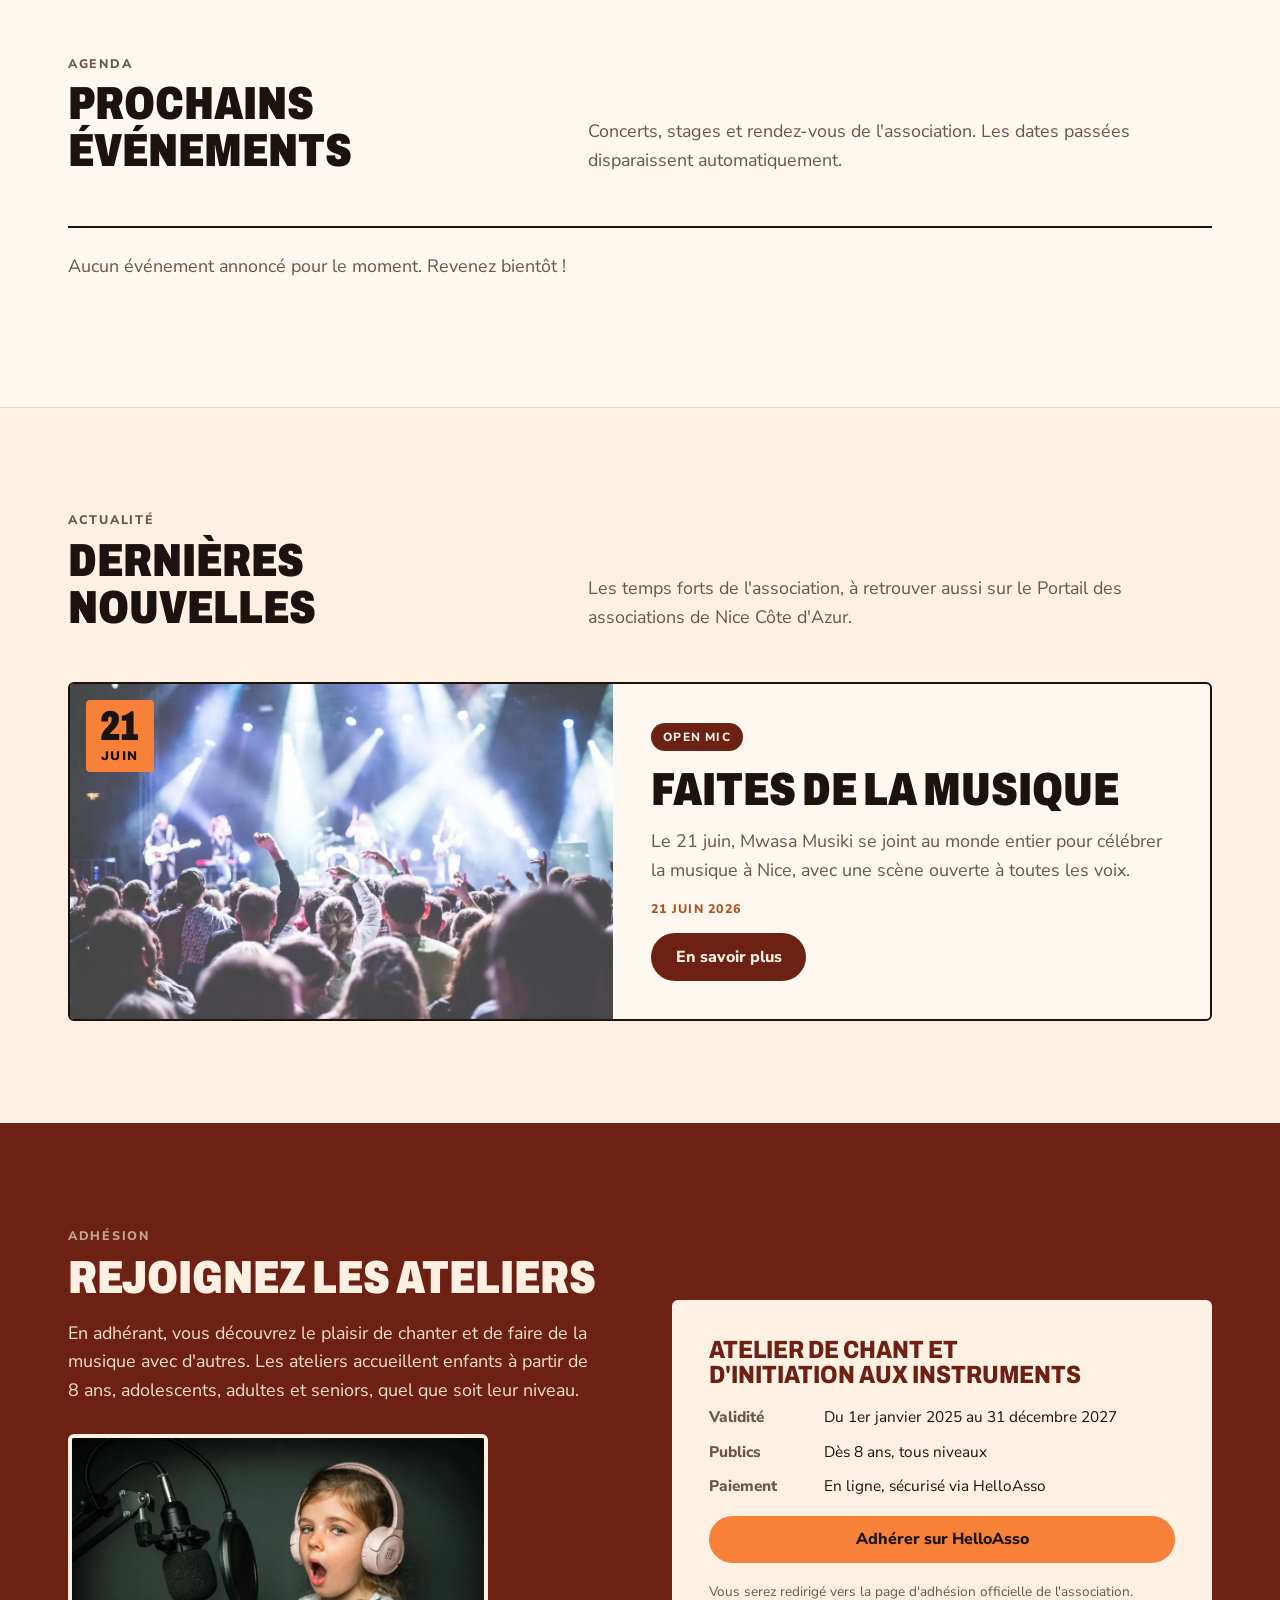
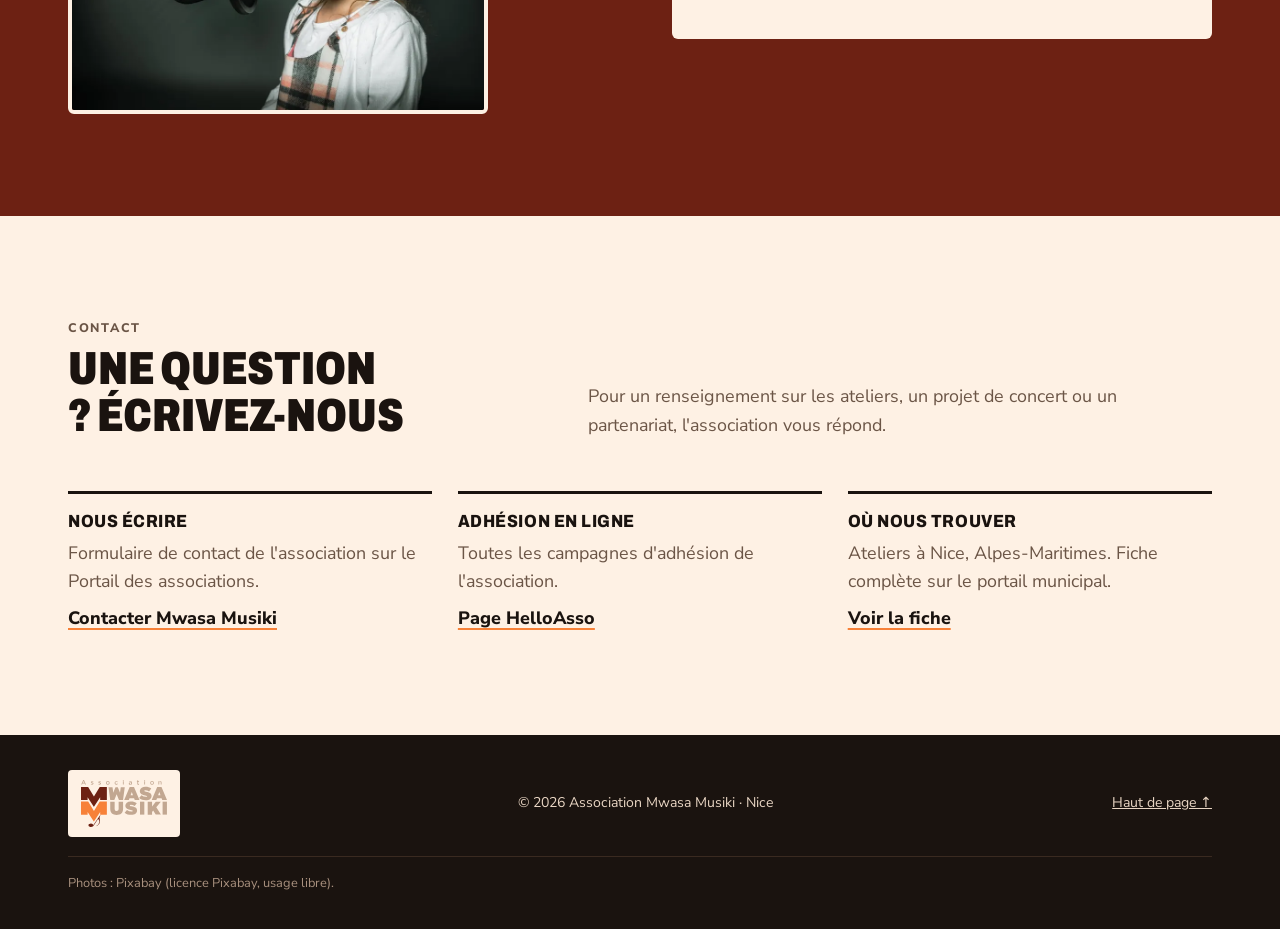
==== commit f04fcb0a: "Site piloté par content/site.json + interface d'administration - Contenu dans content/site.json, pag" ====
--- a/index.html
+++ b/index.html
@@ -5,407 +5,29 @@
 <meta name="viewport" content="width=device-width, initial-scale=1, viewport-fit=cover">
 <title>Mwasa Musiki</title>
 <meta name="description" content="Mwasa Musiki, association culturelle à Nice : ateliers de chant gospel collectif et individuel, souffle et voix, initiation aux instruments, dès 8 ans.">
-<link rel="preconnect" href="https://fonts.googleapis.com">
-<link rel="preconnect" href="https://fonts.gstatic.com" crossorigin>
-<link rel="stylesheet" href="https://fonts.googleapis.com/css2?family=Archivo:wdth,wght@62..125,500..900&family=Nunito+Sans:opsz,wght@6..12,400;6..12,600;6..12,800&display=swap">
-<link rel="icon" type="image/svg+xml" href="img/logo.svg">
 <meta property="og:title" content="Mwasa Musiki">
-<meta property="og:description" content="Ateliers de chant gospel, souffle et voix, initiation aux instruments à Nice, dès 8 ans.">
+<meta property="og:description" content="Mwasa Musiki, association culturelle à Nice : ateliers de chant gospel collectif et individuel, souffle et voix, initiation aux instruments, dès 8 ans.">
 <meta property="og:image" content="img/hero.webp">
 <meta property="og:locale" content="fr_FR">
-<style>
-/* Charte du site mwasamusiki.org : fond crème, couleurs du logo. Thème clair unique, pour que le logo garde toujours ses couleurs d'origine.
-   Mise en page : bandes pleine largeur (crème / brun / orange), photos cadrées, chevron "M" du logo comme motif. */
-:root{
-  color-scheme:light;
-  --creme:#fef1e4;   /* fond du site actuel */
-  --brun:#6d2113;    /* logo, M supérieur */
-  --orange:#f78138;  /* logo, M inférieur */
-  --sable:#c2a791;   /* lettrage du logo */
-  --nuit:#1a130f;    /* texte du site actuel */
-  --muted:#6b5546;
-  --line:#e8d5c3;
-  --surface:#fff8f0;
-  --accent-ink:#b4501a;
-  --f-display:"Archivo","Arial Narrow",Arial,sans-serif;
-  --f-body:"Nunito Sans",system-ui,-apple-system,"Segoe UI",sans-serif;
-  --step-0:clamp(1rem,.96rem + .2vw,1.125rem);
-  --step-1:clamp(1.2rem,1.08rem + .6vw,1.6rem);
-  --step-2:clamp(1.8rem,1.3rem + 2vw,2.9rem);
-  --step-3:clamp(2.7rem,1.5rem + 5vw,5.8rem);
-  --wrap:74rem;
-  --radius:6px;
-}
-*{box-sizing:border-box}
-html{scroll-behavior:smooth;scroll-padding-top:80px}
-body{background:var(--creme);color:var(--nuit);font-family:var(--f-body);font-size:var(--step-0);line-height:1.6;overflow-x:hidden}
-body::before{content:"";position:fixed;inset:0 0 auto;height:env(safe-area-inset-top,0px);z-index:30;background:var(--creme)}
-img{display:block;max-width:100%;height:auto}
-a{color:inherit}
-:focus-visible{outline:3px solid var(--orange);outline-offset:3px;border-radius:4px}
-h1,h2,h3{font-family:var(--f-display);text-wrap:balance;margin:0;line-height:1.02}
-p{margin:0}
-.wrap{max-width:var(--wrap);margin-inline:auto;padding-left:max(20px,env(safe-area-inset-left,0px));padding-right:max(20px,env(safe-area-inset-right,0px))}
-.eyebrow{font-weight:800;font-size:.78rem;letter-spacing:.14em;text-transform:uppercase;color:var(--accent-ink)}
-.logo-c1{fill:#6d2113}.logo-c2{fill:#c2a791}.logo-c3{fill:#f78138}
-
-/* Boutons */
-.btn{display:inline-flex;align-items:center;justify-content:center;gap:.5rem;font-family:var(--f-body);font-weight:800;text-decoration:none;border-radius:999px;padding:.85rem 1.4rem;line-height:1;border:2px solid transparent;transition:transform .15s ease,background-color .15s ease;cursor:pointer;font-size:1rem}
-.btn:hover{transform:translateY(-2px)}
-.btn-fill{background:var(--orange);color:var(--nuit)}
-.btn-fill:hover{background:#ff9450}
-.btn-ghost{border-color:currentColor;background:transparent}
-.btn-dark{background:var(--brun);color:var(--creme)}
-
-/* En-tête */
-.top{position:sticky;top:env(safe-area-inset-top,0px);z-index:20;background:rgba(254,241,228,.94);backdrop-filter:blur(10px);-webkit-backdrop-filter:blur(10px);border-bottom:1px solid var(--line)}
-.top .wrap{display:flex;align-items:center;justify-content:space-between;gap:1rem;padding-block:.65rem}
-.top .brand svg{width:104px;height:auto;display:block}
-.menu{list-style:none;margin:0;padding:0;display:flex;gap:1.5rem;align-items:center}
-.menu a{text-decoration:none;font-weight:700;font-size:.95rem}
-.menu a:not(.btn):hover{color:var(--accent-ink)}
-.menu .btn{padding:.6rem 1.1rem;font-size:.92rem}
-.burger{display:none;background:none;border:2px solid var(--nuit);border-radius:999px;padding:.5rem .9rem;font:800 .85rem var(--f-body);letter-spacing:.06em;text-transform:uppercase;color:var(--nuit);cursor:pointer;align-items:center;gap:.5rem}
-.burger span{display:block;width:16px;height:2px;background:currentColor;position:relative}
-.burger span::before,.burger span::after{content:"";position:absolute;left:0;width:16px;height:2px;background:currentColor}
-.burger span::before{top:-5px}.burger span::after{top:5px}
-@media (max-width:900px){
-  .burger{display:inline-flex}
-  .menu{position:absolute;left:0;right:0;top:100%;flex-direction:column;align-items:stretch;gap:0;background:var(--creme);border-bottom:1px solid var(--line);padding:.5rem max(20px,env(safe-area-inset-right,0px)) 1.2rem max(20px,env(safe-area-inset-left,0px));box-shadow:0 18px 30px -18px rgba(26,19,15,.35)}
-  .menu:not(.open){display:none}
-  .menu li a:not(.btn){display:block;padding:.85rem 0;border-bottom:1px solid var(--line);font-size:1.05rem}
-  .menu li:last-child{padding-top:1rem}
-  .menu .btn{width:100%;padding:.9rem}
-}
-
-/* Hero */
-.hero{padding-block:clamp(2.5rem,6vw,5.5rem);overflow:hidden}
-.hero .wrap{display:grid;grid-template-columns:minmax(0,1.15fr) minmax(0,1fr);gap:clamp(2rem,5vw,4.5rem);align-items:center}
-.hero h1{font-size:var(--step-3);font-weight:900;font-stretch:72%;text-transform:uppercase;letter-spacing:-.005em}
-.hero h1 .b{color:var(--brun)}.hero h1 .o{color:var(--orange)}
-.hero .lede{margin-top:1.4rem;max-width:36ch;font-size:var(--step-1);line-height:1.45;color:var(--muted)}
-.hero .ctas{margin-top:2rem;display:flex;flex-wrap:wrap;gap:.8rem}
-.hero .note{margin-top:1.5rem;font-size:.92rem;color:var(--muted);display:flex;gap:.6rem;align-items:center}
-.hero .note::before{content:"";flex:none;width:9px;height:9px;border-radius:50%;background:var(--orange)}
-.photo-hero{position:relative;justify-self:end;width:min(100%,460px)}
-.photo-hero::before{content:"";position:absolute;inset:auto -10% -12% auto;width:70%;aspect-ratio:1.97/1;background:var(--orange);clip-path:polygon(0 0,22% 0,50% 45%,78% 0,100% 0,100% 100%,74% 100%,74% 50%,50% 80%,26% 50%,26% 100%,0 100%);z-index:0}
-.photo-hero img{position:relative;z-index:1;width:100%;aspect-ratio:4/5;object-fit:cover;object-position:50% 30%;border-radius:var(--radius)}
-.photo-hero figcaption{position:relative;z-index:2;margin:-2.6rem 0 0 -1rem;display:inline-block;background:var(--brun);color:var(--creme);padding:.7rem 1rem;font-weight:800;font-size:.82rem;letter-spacing:.08em;text-transform:uppercase;border-radius:4px}
-@media (max-width:820px){
-  .hero .wrap{grid-template-columns:1fr}
-  .photo-hero{justify-self:center;width:min(100%,420px);margin-top:.5rem}
-  .photo-hero img{aspect-ratio:4/3.4}
-}
-
-/* Bandeau publics */
-.ages{background:var(--brun);color:var(--creme)}
-.ages .wrap{padding-block:1.5rem;display:flex;flex-wrap:wrap;gap:.8rem 2rem;align-items:center;justify-content:space-between}
-.ages .lbl{font-weight:800;font-size:.78rem;letter-spacing:.14em;text-transform:uppercase;color:var(--sable)}
-.ages ul{list-style:none;margin:0;padding:0;display:flex;flex-wrap:wrap;gap:.4rem 1.4rem;font-family:var(--f-display);font-stretch:80%;font-weight:800;font-size:var(--step-1);text-transform:uppercase}
-.ages li{display:flex;align-items:center;gap:1.4rem}
-.ages li+li::before{content:"";width:12px;height:9px;background:var(--orange);clip-path:polygon(0 0,25% 0,50% 50%,75% 0,100% 0,100% 100%,0 100%)}
-
-/* Sections */
-.block{padding-block:clamp(3.5rem,8vw,6.5rem)}
-.head{display:grid;grid-template-columns:minmax(0,1fr) minmax(0,1.3fr);gap:1rem 2.5rem;align-items:end;margin-bottom:clamp(2rem,4vw,3.2rem)}
-.head h2{font-size:var(--step-2);font-weight:900;font-stretch:78%;text-transform:uppercase;margin-top:.4rem}
-.head p{color:var(--muted);max-width:54ch}
-@media (max-width:760px){.head{grid-template-columns:1fr}}
-
-/* Association */
-.about{display:grid;grid-template-columns:minmax(0,1fr) minmax(0,1fr);gap:clamp(2rem,5vw,4.5rem);align-items:center}
-.about figure{margin:0;position:relative}
-.about figure img{width:100%;aspect-ratio:3/2;object-fit:cover;border-radius:var(--radius)}
-.about figure::after{content:"";position:absolute;left:-14px;bottom:-14px;width:40%;height:40%;border-left:6px solid var(--orange);border-bottom:6px solid var(--orange);border-radius:0 0 0 var(--radius);pointer-events:none}
-.about .big{font-family:var(--f-display);font-weight:700;font-stretch:85%;font-size:var(--step-1);line-height:1.25}
-.about .big em{font-style:normal;color:var(--accent-ink)}
-.about .txt{display:flex;flex-direction:column;gap:1rem}
-.about .meta{border-top:1px solid var(--line);padding-top:1rem;font-size:.9rem;color:var(--muted)}
-@media (max-width:820px){.about{grid-template-columns:1fr}.about figure{margin-left:14px}}
-
-/* Ateliers */
-.ateliers{display:grid;grid-template-columns:repeat(4,minmax(0,1fr));gap:1.4rem}
-.at{background:var(--surface);border:1px solid var(--line);border-radius:var(--radius);overflow:hidden;display:flex;flex-direction:column}
-.at img{width:100%;aspect-ratio:4/3;object-fit:cover}
-.at .body{padding:1.2rem 1.2rem 1.4rem;display:flex;flex-direction:column;gap:.5rem;flex:1}
-.at .tag{font-size:.72rem;font-weight:800;letter-spacing:.1em;text-transform:uppercase;color:var(--accent-ink)}
-.at h3{font-size:1.3rem;font-weight:800;font-stretch:85%;text-transform:uppercase}
-.at p{color:var(--muted);font-size:.97rem}
-@media (max-width:1024px){.ateliers{grid-template-columns:repeat(2,minmax(0,1fr))}}
-@media (max-width:540px){.ateliers{grid-template-columns:1fr}.at img{aspect-ratio:16/9}}
-
-/* Projets */
-.projects{background:var(--orange);color:var(--nuit)}
-.projects .eyebrow{color:#5a1b0f}
-.projects .head p{color:#3d2416}
-.stages{display:grid;grid-template-columns:repeat(3,minmax(0,1fr));gap:1.4rem}
-.stage{background:var(--creme);border-radius:var(--radius);overflow:hidden;display:flex;flex-direction:column}
-.stage img{width:100%;aspect-ratio:3/2;object-fit:cover}
-.stage .body{padding:1.3rem 1.3rem 1.5rem;display:flex;flex-direction:column;gap:.5rem}
-.stage .k{font-family:var(--f-display);font-weight:900;font-stretch:72%;font-size:clamp(1.6rem,1.2rem + 1.2vw,2.2rem);text-transform:uppercase;color:var(--brun);line-height:1}
-.stage p{color:#4a3528;font-size:.97rem}
-@media (max-width:860px){.stages{grid-template-columns:1fr}.stage{flex-direction:row}.stage img{width:42%;aspect-ratio:auto;min-height:100%}.stage .body{justify-content:center}}
-@media (max-width:480px){.stage{flex-direction:column}.stage img{width:100%;aspect-ratio:16/9}}
-
-/* Actualité */
-.news{display:grid;grid-template-columns:minmax(0,1fr) minmax(0,1.1fr);border:2px solid var(--nuit);border-radius:var(--radius);overflow:hidden;background:var(--surface)}
-.news .pic{position:relative;min-height:260px}
-.news .pic img{position:absolute;inset:0;width:100%;height:100%;object-fit:cover}
-.news .date{position:absolute;left:1rem;top:1rem;background:var(--orange);color:var(--nuit);border-radius:4px;padding:.5rem .9rem .6rem;text-align:center;font-family:var(--f-display);text-transform:uppercase;line-height:.9}
-.news .date b{display:block;font-weight:900;font-stretch:72%;font-size:2.6rem}
-.news .date span{font-weight:800;font-size:.8rem;letter-spacing:.12em}
-.news .body{padding:clamp(1.5rem,3vw,2.6rem);display:flex;flex-direction:column;gap:.9rem;align-items:flex-start;justify-content:center}
-.news h3{font-size:var(--step-2);font-weight:900;font-stretch:78%;text-transform:uppercase}
-.news p{color:var(--muted);max-width:48ch}
-.pill{display:inline-block;padding:.3rem .75rem;border-radius:999px;background:var(--brun);color:var(--creme);font-size:.74rem;font-weight:800;letter-spacing:.1em;text-transform:uppercase}
-@media (max-width:760px){.news{grid-template-columns:1fr}.news .pic{min-height:0;aspect-ratio:16/10}}
-
-/* Adhésion */
-.join{background:var(--brun);color:var(--creme);overflow:hidden}
-.join .eyebrow{color:var(--sable)}
-.join .grid{display:grid;grid-template-columns:minmax(0,1fr) minmax(0,1fr);gap:clamp(2rem,5vw,4.5rem);align-items:center}
-.join h2{font-size:var(--step-2);font-weight:900;font-stretch:78%;text-transform:uppercase;margin-top:.5rem}
-.join .lead{margin-top:1.1rem;max-width:48ch;color:#f3dfcd}
-.join figure{margin:1.8rem 0 0;max-width:420px}
-.join figure img{width:100%;aspect-ratio:3/2;object-fit:cover;border-radius:var(--radius);border:4px solid var(--creme)}
-.card{background:var(--creme);color:var(--nuit);padding:clamp(1.5rem,3vw,2.3rem);border-radius:var(--radius);display:flex;flex-direction:column;gap:1.1rem}
-.card h3{font-size:var(--step-1);font-weight:800;font-stretch:85%;text-transform:uppercase;color:var(--brun)}
-.card dl{margin:0;display:grid;grid-template-columns:auto minmax(0,1fr);gap:.6rem 1.2rem;font-size:.96rem}
-.card dt{font-weight:800;color:var(--muted)}
-.card dd{margin:0}
-.card small{color:var(--muted);font-size:.85rem}
-@media (max-width:820px){.join .grid{grid-template-columns:1fr}.card .btn{width:100%}}
-@media (max-width:420px){.card dl{grid-template-columns:1fr;gap:.1rem}.card dd{margin-bottom:.6rem}}
-
-/* Contact */
-.contact{display:grid;grid-template-columns:repeat(3,minmax(0,1fr));gap:1.6rem}
-.ct{border-top:3px solid var(--nuit);padding-top:1.2rem;display:flex;flex-direction:column;gap:.5rem;min-width:0}
-.ct h3{font-size:1.1rem;font-weight:800;text-transform:uppercase;letter-spacing:.03em;font-stretch:88%}
-.ct p{color:var(--muted)}
-.ct a{font-weight:800;text-decoration-color:var(--orange);text-decoration-thickness:2px;text-underline-offset:4px;overflow-wrap:anywhere}
-@media (max-width:760px){.contact{grid-template-columns:1fr}}
-
-/* Pied de page */
-footer{background:var(--nuit);color:#e8d5c3}
-footer .wrap{padding-block:2.2rem;display:flex;flex-wrap:wrap;gap:1.2rem 2rem;justify-content:space-between;align-items:center;font-size:.88rem}
-footer .brand{background:var(--creme);padding:.6rem .8rem;border-radius:4px;display:inline-block}
-footer .brand svg{width:86px;height:auto;display:block}
-footer a{color:#e8d5c3}
-footer .credits{flex-basis:100%;border-top:1px solid #3a2a20;padding-top:1rem;color:#a8907e;font-size:.8rem}
-
-@media (prefers-reduced-motion:reduce){html{scroll-behavior:auto}.btn{transition:none}.btn:hover{transform:none}}
-</style>
+<link rel="icon" type="image/svg+xml" href="img/logo.svg">
+<link rel="preload" href="assets/fonts/archivo-variable.woff2" as="font" type="font/woff2" crossorigin>
+<link rel="stylesheet" href="assets/site.css">
 </head>
 <body>
-<svg width="0" height="0" style="position:absolute" aria-hidden="true"><symbol id="mwasa-logo" viewBox="0 0 214.76 117.95">
-    <path class="logo-c1" d="M30.88,113,47.54,88.32l1.08.73-.11.16c-.32.51-.68,1-1,1.54a8.780,8.78,0,0,0-1,5.12c.14,1.27.3,2.53.45,3.8a25.9,25.9,0,0,1,.23,4.69,10.8,10.8,0,0,1-1,4.09A10.48,10.48,0,0,1,44,111.54a28.81,28.81,0,0,1-5.48,4.110,10.65,10.65,0,0,1-1.15.53,1.35,1.35,0,0,1-.37,0l0-.06.15-.11c1.13-.79,2.27-1.57,3.39-2.37a15.75,15.75,0,0,0,2.31-2,8.86,8.86,0,0,0,1.49-2.18,13,13,0,0,0,1.26-4.1,7.44,7.440,0,0,0-.57-4.07,13.24,13.24,0,0,0-1.95-3.27c-.08-.1-.18-.19-.28-.28l-.09-.06-.57.85-9.57,14.1-1.94,2.85a4.57,4.57,0,0,1-1.35,1.19,7.78,7.78,0,0,1-5.64,1.07,7.74,7.74,0,0,1-3-1.09,4,4,0,0,1-1.73-2,3.41,3.41,0,0,1,1.46-4.24,6.3,6.3,0,0,1,2.91-.92,9.54,9.54,0,0,1,4.13.47,6.26,6.26,0,0,1,3.42,2.76Z"/>
-    <path class="logo-c2" d="M5.52.3H7.38l5,11.22H10.3L9.14,8.83H3.720L2.54,11.52H.48ZM8.4,7.1l-2-4.46-2,4.46Z"/>
-    <path class="logo-c2" d="M24.26,10.43l.88-1.3a5,5,0,0,0,2.83,1c.85,0,1.34-.35,1.34-.91v0c0-.65-.92-.88-1.93-1.18-1.28-.35-2.7-.86-2.7-2.47v0C24.68,3.95,26,3,27.76,3a6.11,6.11,0,0,1,3.17,1L30.15,5.3a5.11,5.11,0,0,0-2.44-.8c-.77,0-1.21.35-1.21.83v0c0,.62.93.88,1.95,1.19,1.26.38,2.68.94,2.68,2.45V9c0,1.77-1.41,2.64-3.21,2.64A6.18,6.18,0,0,1,24.26,10.43Z"/>
-    <path class="logo-c2" d="M43.1,10.43,44,9.12a5,5,0,0,0,2.83,1c.85,0,1.34-.35,1.34-.91v0c0-.65-.92-.88-1.930-1.18-1.28-.35-2.7-.86-2.7-2.47v0C43.52,3.95,44.88,3,46.6,3a6.11,6.11,0,0,1,3.17,1L49,5.3a5.11,5.11,0,0,0-2.44-.8c-.77,0-1.21.35-1.21.83v0c0,.62.93.88,1.95,1.19C48.55,6.94,50,7.5,50,9V9c0,1.77-1.41,2.64-3.21,2.64A6.18,6.18,0,0,1,43.1,10.43Z"/>
-    <path class="logo-c2" d="M62.33,7.37v0a4.61,4.61,0,0,1,9.22,0v0a4.46,4.46,0,0,1-4.63,4.38A4.41,4.41,0,0,1,62.33,7.37Zm7.24,0v0a2.63,2.63,0,0,0-2.65-2.71,2.55,2.55,0,0,0-2.6,2.67v0A2.62,2.62,0,0,0,66.94,10,2.55,2.55,0,0,0,69.56,7.37Z"/>
-    <path class="logo-c2" d="M83.88,7.37v0a4.61,4.61,0,0,1,8-2.94L90.59,5.68a2.93,2.93,0,0,0-2.23-1.05,2.56,2.56,0,0,0-2.5,2.67v0A2.57,2.57,0,0,0,88.45,10a3.06,3.06,0,0,0,2.24-1l1.19,1.15a4.42,4.42,0,0,1-3.54,1.58A4.35,4.35,0,0,1,83.88,7.37Z"/>
-    <path class="logo-c2" d="M104.54,0h2.13V1.83h-2.13Zm.08,3.12h2v8.4h-2Z"/>
-    <path class="logo-c2" d="M119.41,9.1v0c0-1.81,1.46-2.71,3.57-2.71a7.41,7.41,0,0,1,2.32.35V6.51c0-1.19-.75-1.83-2.14-1.83a6.15,6.15,0,0,0-2.47.52l-.52-1.51A7.55,7.55,0,0,1,123.42,3a3.94,3.94,0,0,1,2.86.94,3.43,3.43,0,0,1,.93,2.59v5h-1.93V10.47a3.55,3.55,0,0,1-2.81,1.23C120.85,11.7,119.41,10.79,119.41,9.1Zm5.93-.6V7.93a5.63,5.63,0,0,0-2-.33c-1.28,0-2,.52-2,1.4V9c0,.81.74,1.27,1.69,1.27C124.34,10.3,125.34,9.57,125.34,8.5Z"/>
-    <path class="logo-c2" d="M140.72,9.2V4.78h-1.1V3.12h1.1V.81h2V3.12H145V4.78H142.7V8.9a.93.93,0,0,0,1.06,1.05A2.73,2.73,0,0,0,145,9.66v1.58a3.5,3.5,0,0,1-1.78.43A2.19,2.19,0,0,1,140.72,9.2Z"/>
-    <path class="logo-c2" d="M157.87,0H160V1.83h-2.13ZM158,3.12h2v8.4h-2Z"/>
-    <path class="logo-c2" d="M172.85,7.37v0a4.61,4.61,0,0,1,9.22,0v0a4.46,4.46,0,0,1-4.63,4.38A4.41,4.41,0,0,1,172.85,7.37Zm7.24,0v0a2.63,2.63,0,0,0-2.65-2.71,2.55,2.55,0,0,0-2.6,2.67v0A2.62,2.62,0,0,0,177.47,10,2.55,2.55,0,0,0,180.09,7.37Z"/>
-    <path class="logo-c2" d="M193.39,3.12h2V4.41a3.15,3.15,0,0,1,2.7-1.46,2.92,2.92,0,0,1,3.08,3.22v5.36h-2V6.75c0-1.31-.67-2.05-1.85-2.05a1.89,1.89,0,0,0-1.95,2.090v4.74h-2Z"/>
-    <path class="logo-c2" d="M73,72.3V54.37H84V72.16c0,4,2.09,5.76,5,5.76s5-1.58,5-5.530v-18H105.1V72.07c0,11.1-6.45,15.46-16.16,15.46S73,83.07,73,72.3Z"/>
-    <path class="logo-c2" d="M109,82l5.8-6.92a18.63,18.63,0,0,0,11.38,3.81c1.95,0,2.79-.51,2.79-1.39v-.09c0-.93-1-1.44-4.5-2.14-7.29-1.49-13.7-3.58-13.7-10.45v-.09c0-6.18,4.83-11,13.79-11,6.27,0,10.91,1.49,14.67,4.46L134,65.56a17,17,0,0,0-9.75-3.2c-1.630,0-2.37.56-2.37,1.35v.09c0,.88.88,1.44,4.32,2.09C134.47,67.42,140,69.84,140,76.38v.09c0,6.83-5.62,11-14.35,11C119.1,87.48,113.16,85.62,109,82Z"/>
-    <path class="logo-c2" d="M147.28,54.37h10.87V86.88H147.28Z"/>
-    <path class="logo-c2" d="M166.6,54.37h10.87V66.54l9.24-12.17h12.63L188,68.49l11.56,18.39h-13l-6.36-10.31L177.47,80v6.92H166.6Z"/>
-    <path class="logo-c2" d="M203.78,54.37h10.87V86.88H203.78Z"/>
-    <polygon class="logo-c1" points="47.83 50.35 64.58 50.35 64.58 17.58 46.79 17.58 32.29 41.11 17.8 17.58 0 17.58 0 50.35 16.49 50.35 16.49 43.54 31.95 67.23 32.29 67.23 47.83 43.45 47.83 50.35"/>
-    <polygon class="logo-c3" points="47.83 87.02 64.58 87.02 64.58 54.25 46.79 54.25 32.29 77.77 17.8 54.25 0 54.25 0 87.02 16.49 87.02 16.49 80.2 31.95 103.9 32.29 103.9 47.83 80.12 47.83 87.02"/>
-    <path class="logo-c2" d="M121.58,17.58h10.78l13.7,32.75h-11.8L132.55,46H121.17l-1.67,4.37H107.88Zm8.27,20.67-3-7.9-3,7.9Z"/>
-    <path class="logo-c2" d="M145.18,45.45,151,38.53a18.63,18.63,0,0,0,11.38,3.81c2,0,2.79-.51,2.79-1.39v-.09c0-.93-1-1.44-4.51-2.14-7.29-1.49-13.7-3.58-13.7-10.45v-.09c0-6.18,4.83-11,13.8-11,6.27,0,10.92,1.49,14.68,4.46L170.13,29a17.05,17.05,0,0,0-9.75-3.21c-1.63,0-2.37.56-2.37,1.35v.09c0,.88.88,1.44,4.32,2.09,8.31,1.53,13.89,3.95,13.89,10.5v.09c0,6.83-5.62,11-14.35,11C155.26,50.93,149.32,49.08,145.18,45.45Z"/>
-    <path class="logo-c2" d="M190.29,17.58h10.78l13.7,32.75H203L201.25,46H189.87l-1.67,4.37H176.58Zm8.27,20.67-3-7.9-3,7.9Z"/>
-    <polygon class="logo-c2" points="109.31 17.9 104.97 50.38 94.81 50.38 89 35.84 83.16 50.38 73.01 50.38 68.67 17.9 78.69 17.9 80.56 31.88 83.97 23.36 86.16 17.9 91.82 17.9 94 23.36 97.43 31.89 99.3 17.9 109.31 17.9"/>
-  </symbol></svg>
-
-<header class="top">
-  <div class="wrap">
-    <a class="brand" href="#accueil" aria-label="Mwasa Musiki, retour en haut"><svg viewBox="0 0 214.76 117.95" role="img" aria-label="Logo Mwasa Musiki"><use href="#mwasa-logo"/></svg></a>
-    <button class="burger" id="burger" type="button" aria-expanded="false" aria-controls="menu"><span></span>Menu</button>
-    <nav aria-label="Navigation principale">
-      <ul class="menu" id="menu">
-        <li><a href="#association">L'association</a></li>
-        <li><a href="#ateliers">Ateliers</a></li>
-        <li><a href="#projets">Projets</a></li>
-        <li><a href="#actualite">Actualité</a></li>
-        <li><a href="#contact">Contact</a></li>
-        <li><a class="btn btn-fill" href="#adhesion">Adhérer</a></li>
-      </ul>
-    </nav>
-  </div>
-</header>
-
+<!-- Page générée automatiquement depuis content/site.json par l'administration. Modifiez le contenu sur /admin/. -->
+<header class="top"><div class="wrap"><a class="brand" href="#accueil" aria-label="Mwasa Musiki, retour en haut"><img src="img/logo.svg" alt="Logo Mwasa Musiki" width="104" height="57"></a><button class="burger" id="burger" type="button" aria-expanded="false" aria-controls="menu"><span></span>Menu</button><nav aria-label="Navigation principale"><ul class="menu" id="menu"><li><a href="#association">L'association</a></li><li><a href="#ateliers">Ateliers</a></li><li><a href="#projets">Projets</a></li><li><a href="#agenda">Agenda</a></li><li><a href="#actualite">Actualité</a></li><li><a href="#contact">Contact</a></li><li><a class="btn btn-fill" href="#adhesion">Adhérer</a></li></ul></nav></div></header>
 <main id="accueil">
-  <section class="hero" aria-labelledby="h-hero">
-    <div class="wrap">
-      <div>
-        <p class="eyebrow">Association culturelle · Nice</p>
-        <h1 id="h-hero"><span class="b">Chanter</span><br>ensemble,<br><span class="o">voix</span> ouverte.</h1>
-        <p class="lede">Ateliers de chant gospel collectif et individuel, travail du souffle et de la voix, initiation aux instruments de musique.</p>
-        <div class="ctas">
-          <a class="btn btn-fill" href="#adhesion">Rejoindre un atelier</a>
-          <a class="btn btn-ghost" href="#ateliers">Voir les ateliers</a>
-        </div>
-        <p class="note">Ouvert dès 8 ans, débutants comme confirmés</p>
-      </div>
-      <figure class="photo-hero">
-        <img src="img/hero.webp" width="853" height="1280" alt="Une chanteuse de gospel chante avec ferveur, entourée du chœur" fetchpriority="high">
-        <figcaption>Chant collectif gospel</figcaption>
-      </figure>
-    </div>
-  </section>
-
-  <div class="ages" role="region" aria-label="Publics accueillis">
-    <div class="wrap">
-      <span class="lbl">Pour qui</span>
-      <ul>
-        <li>Enfants dès 8 ans</li>
-        <li>Adolescents</li>
-        <li>Adultes</li>
-        <li>Seniors</li>
-      </ul>
-    </div>
-  </div>
-
-  <section class="block" id="association" aria-labelledby="h-asso">
-    <div class="wrap">
-      <div class="head">
-        <div><p class="eyebrow">L'association</p><h2 id="h-asso">Mwasa Musiki</h2></div>
-        <p>Une association culturelle niçoise qui fait de la voix un espace d'expression, de partage et d'échanges entre les cultures.</p>
-      </div>
-      <div class="about">
-        <figure><img src="img/gospel.webp" width="900" height="600" alt="Un chœur gospel en robes noires chante sur scène" loading="lazy"></figure>
-        <div class="txt">
-          <p class="big">Développer sa voix, sa créativité et sa <em>confiance en soi</em>, dans une ambiance conviviale et bienveillante.</p>
-          <p>Mwasa Musiki propose des ateliers de chant collectif gospel, des cours de chant individuel, des stages d'échauffement vocal et de travail du souffle, ainsi qu'une initiation aux instruments de musique.</p>
-          <p>Au-delà des ateliers, l'association accompagne ses adhérents dans leurs projets d'échanges culturels : concerts, festivals et salons internationaux.</p>
-          <p class="meta"><b>Mwasa Musiki</b> · Association culturelle · Nice Côte d'Azur</p>
-        </div>
-      </div>
-    </div>
-  </section>
-
-  <section class="block" id="ateliers" aria-labelledby="h-at" style="padding-top:0">
-    <div class="wrap">
-      <div class="head">
-        <div><p class="eyebrow">Nos ateliers</p><h2 id="h-at">Quatre façons de faire de la musique</h2></div>
-        <p>Chaque atelier est ouvert à tous les niveaux. On vient pour apprendre, pour progresser ou simplement pour le plaisir de chanter avec d'autres.</p>
-      </div>
-      <div class="ateliers">
-        <article class="at">
-          <img src="img/gospel.webp" width="900" height="600" alt="" loading="lazy">
-          <div class="body"><span class="tag">En groupe</span><h3>Chant collectif gospel</h3><p>Chanter à plusieurs voix, apprendre à écouter le groupe et trouver sa place dans le chœur.</p></div>
-        </article>
-        <article class="at">
-          <img src="img/solo.webp" width="900" height="600" alt="" loading="lazy">
-          <div class="body"><span class="tag">Personnalisé</span><h3>Chant individuel</h3><p>Un accompagnement sur mesure pour travailler sa technique, sa justesse et son interprétation.</p></div>
-        </article>
-        <article class="at">
-          <img src="img/souffle.webp" width="900" height="600" alt="" loading="lazy">
-          <div class="body"><span class="tag">Stage</span><h3>Souffle &amp; voix</h3><p>Échauffement vocal et respiration pour poser sa voix, gagner en endurance et chanter sans se fatiguer.</p></div>
-        </article>
-        <article class="at">
-          <img src="img/instruments.webp" width="900" height="600" alt="" loading="lazy">
-          <div class="body"><span class="tag">Découverte</span><h3>Initiation aux instruments</h3><p>Découvrir les bases d'un instrument et accompagner le chant, à son rythme.</p></div>
-        </article>
-      </div>
-    </div>
-  </section>
-
-  <section class="block projects" id="projets" aria-labelledby="h-proj">
-    <div class="wrap">
-      <div class="head">
-        <div><p class="eyebrow">Projets</p><h2 id="h-proj">De l'atelier à la scène</h2></div>
-        <p>Mwasa Musiki accompagne ses adhérents dans leurs projets d'échanges culturels, pour que le travail des ateliers rencontre son public.</p>
-      </div>
-      <div class="stages">
-        <article class="stage"><img src="img/concerts.webp" width="900" height="600" alt="Une chanteuse sur scène face au public" loading="lazy"><div class="body"><span class="k">Concerts</span><p>Monter sur scène avec le chœur ou en solo, et partager le répertoire travaillé pendant l'année.</p></div></article>
-        <article class="stage"><img src="img/festivals.webp" width="900" height="596" alt="Un public de festival sous les lumières de scène" loading="lazy"><div class="body"><span class="k">Festivals</span><p>Participer à des événements musicaux à Nice et ailleurs, comme la Fête de la musique.</p></div></article>
-        <article class="stage"><img src="img/salons.webp" width="900" height="1010" alt="Un musicien joue du djembé" loading="lazy" style="object-position:50% 35%"><div class="body"><span class="k">Salons internationaux</span><p>Rencontrer d'autres artistes et d'autres cultures lors de salons et d'échanges internationaux.</p></div></article>
-      </div>
-    </div>
-  </section>
-
-  <section class="block" id="actualite" aria-labelledby="h-news">
-    <div class="wrap">
-      <div class="head">
-        <div><p class="eyebrow">Actualité</p><h2 id="h-news">Dernier rendez-vous</h2></div>
-        <p>Les temps forts de l'association, à retrouver aussi sur le Portail des associations de Nice Côte d'Azur.</p>
-      </div>
-      <article class="news">
-        <div class="pic">
-          <img src="img/fete.webp" width="1200" height="800" alt="Un public en fête devant une scène de concert" loading="lazy">
-          <div class="date"><b>21</b><span>Juin</span></div>
-        </div>
-        <div class="body">
-          <span class="pill">Open mic</span>
-          <h3>Faites de la musique</h3>
-          <p>Le 21 juin, Mwasa Musiki se joint au monde entier pour célébrer la musique à Nice, avec une scène ouverte à toutes les voix.</p>
-          <a class="btn btn-dark" href="https://openagenda.com/fetedelamusique2026/events/harmonie-du-monde-et-varietes-en-fete?cl=fr" target="_blank" rel="noopener">En savoir plus</a>
-        </div>
-      </article>
-    </div>
-  </section>
-
-  <section class="block join" id="adhesion" aria-labelledby="h-join">
-    <div class="wrap grid">
-      <div>
-        <p class="eyebrow">Adhésion</p>
-        <h2 id="h-join">Rejoignez les ateliers</h2>
-        <p class="lead">En adhérant, vous découvrez le plaisir de chanter et de faire de la musique avec d'autres. Les ateliers accueillent enfants à partir de 8 ans, adolescents, adultes et seniors, quel que soit leur niveau.</p>
-        <figure><img src="img/enfants.webp" width="900" height="600" alt="Une petite fille chante devant un micro de studio, casque sur les oreilles" loading="lazy"></figure>
-      </div>
-      <div class="card">
-        <h3>Atelier de chant et d'initiation aux instruments</h3>
-        <dl>
-          <dt>Validité</dt><dd>Du 1<sup>er</sup> janvier 2025 au 31 décembre 2027</dd>
-          <dt>Publics</dt><dd>Dès 8 ans, tous niveaux</dd>
-          <dt>Paiement</dt><dd>En ligne, sécurisé via HelloAsso</dd>
-        </dl>
-        <a class="btn btn-fill" href="https://www.helloasso.com/associations/association-mwasa-musiki/adhesions/adhesion-atelier-de-chant-et-d-initiation-aux-instruments-de-musique" target="_blank" rel="noopener">Adhérer sur HelloAsso</a>
-        <small>Vous serez redirigé vers la page d'adhésion officielle de l'association.</small>
-      </div>
-    </div>
-  </section>
-
-  <section class="block" id="contact" aria-labelledby="h-ct">
-    <div class="wrap">
-      <div class="head">
-        <div><p class="eyebrow">Contact</p><h2 id="h-ct">Une question&nbsp;? Écrivez-nous</h2></div>
-        <p>Pour un renseignement sur les ateliers, un projet de concert ou un partenariat, l'association vous répond.</p>
-      </div>
-      <div class="contact">
-        <div class="ct"><h3>Nous écrire</h3><p>Formulaire de contact de l'association sur le Portail des associations.</p><a href="https://associations.nicecotedazur.org/organizations/mwasa-musiki/contact" target="_blank" rel="noopener">Contacter Mwasa Musiki</a></div>
-        <div class="ct"><h3>Adhésion en ligne</h3><p>Toutes les campagnes d'adhésion de l'association.</p><a href="https://www.helloasso.com/associations/association-mwasa-musiki" target="_blank" rel="noopener">Page HelloAsso</a></div>
-        <div class="ct"><h3>Où nous trouver</h3><p>Ateliers à Nice, Alpes-Maritimes. Fiche complète sur le portail municipal.</p><a href="https://associations.nicecotedazur.org/organizations/mwasa-musiki" target="_blank" rel="noopener">Voir la fiche</a></div>
-      </div>
-    </div>
-  </section>
+<section class="hero" aria-labelledby="h-hero"><div class="wrap"><div><p class="eyebrow">Association culturelle · Nice</p><h1 id="h-hero"><span class="b">Chanter</span><br><span>ensemble,</span><br><span class="o">voix</span> <span>ouverte.</span></h1><p class="lede">Ateliers de chant gospel collectif et individuel, travail du souffle et de la voix, initiation aux instruments de musique.</p><div class="ctas"><a class="btn btn-fill" href="#adhesion">Rejoindre un atelier</a><a class="btn btn-ghost" href="#ateliers">Voir les ateliers</a></div><p class="note">Ouvert dès 8 ans, débutants comme confirmés</p></div><figure class="photo-hero"><img src="img/hero.webp" alt="Une chanteuse de gospel chante avec ferveur, entourée du chœur" width="853" height="1280" fetchpriority="high"><figcaption>Chant collectif gospel</figcaption></figure></div></section>
+<div class="ages" role="region" aria-label="Publics accueillis"><div class="wrap"><span class="lbl">Pour qui</span><ul><li><span>Enfants dès 8 ans</span></li><li><span>Adolescents</span></li><li><span>Adultes</span></li><li><span>Seniors</span></li></ul></div></div>
+<section class="block" id="association" aria-labelledby="h-asso"><div class="wrap"><div class="head"><div><p class="eyebrow">L&#39;association</p><h2>Mwasa Musiki</h2></div><p>Une association culturelle niçoise qui fait de la voix un espace d&#39;expression, de partage et d&#39;échanges entre les cultures.</p></div><div class="about"><figure><img src="img/gospel.webp" alt="Un chœur gospel en robes noires chante sur scène" width="900" height="600" loading="lazy"></figure><div class="txt"><p class="big">Développer sa voix, sa créativité et sa confiance en soi, dans une ambiance conviviale et bienveillante.</p><p>Mwasa Musiki propose des ateliers de chant collectif gospel, des cours de chant individuel, des stages d&#39;échauffement vocal et de travail du souffle, ainsi qu&#39;une initiation aux instruments de musique.</p><p>Au-delà des ateliers, l&#39;association accompagne ses adhérents dans leurs projets d&#39;échanges culturels : concerts, festivals et salons internationaux.</p><p class="meta">Mwasa Musiki · Association culturelle · Nice Côte d&#39;Azur</p></div></div></div></section>
+<section class="block" id="ateliers" style="padding-top:0"><div class="wrap"><div class="head"><div><p class="eyebrow">Nos ateliers</p><h2>Quatre façons de faire de la musique</h2></div><p>Chaque atelier est ouvert à tous les niveaux. On vient pour apprendre, pour progresser ou simplement pour le plaisir de chanter avec d&#39;autres.</p></div><div class="ateliers"><article class="at"><img src="img/gospel.webp" alt="" width="900" height="600" loading="lazy"><div class="body"><span class="tag">En groupe</span><h3>Chant collectif gospel</h3><p>Chanter à plusieurs voix, apprendre à écouter le groupe et trouver sa place dans le chœur.</p></div></article><article class="at"><img src="img/solo.webp" alt="" width="900" height="600" loading="lazy"><div class="body"><span class="tag">Personnalisé</span><h3>Chant individuel</h3><p>Un accompagnement sur mesure pour travailler sa technique, sa justesse et son interprétation.</p></div></article><article class="at"><img src="img/souffle.webp" alt="" width="900" height="600" loading="lazy"><div class="body"><span class="tag">Stage</span><h3>Souffle &amp; voix</h3><p>Échauffement vocal et respiration pour poser sa voix, gagner en endurance et chanter sans se fatiguer.</p></div></article><article class="at"><img src="img/instruments.webp" alt="" width="900" height="600" loading="lazy"><div class="body"><span class="tag">Découverte</span><h3>Initiation aux instruments</h3><p>Découvrir les bases d&#39;un instrument et accompagner le chant, à son rythme.</p></div></article></div></div></section>
+<section class="block projects" id="projets"><div class="wrap"><div class="head"><div><p class="eyebrow">Projets</p><h2>De l&#39;atelier à la scène</h2></div><p>Mwasa Musiki accompagne ses adhérents dans leurs projets d&#39;échanges culturels, pour que le travail des ateliers rencontre son public.</p></div><div class="stages"><article class="stage"><img src="img/concerts.webp" alt="Une chanteuse sur scène face au public" width="900" height="600" loading="lazy"><div class="body"><span class="k">Concerts</span><p>Monter sur scène avec le chœur ou en solo, et partager le répertoire travaillé pendant l&#39;année.</p></div></article><article class="stage"><img src="img/festivals.webp" alt="Un public de festival sous les lumières de scène" width="900" height="600" loading="lazy"><div class="body"><span class="k">Festivals</span><p>Participer à des événements musicaux à Nice et ailleurs, comme la Fête de la musique.</p></div></article><article class="stage"><img src="img/salons.webp" alt="Un musicien joue du djembé" width="900" height="600" loading="lazy"><div class="body"><span class="k">Salons internationaux</span><p>Rencontrer d&#39;autres artistes et d&#39;autres cultures lors de salons et d&#39;échanges internationaux.</p></div></article></div></div></section>
+<section class="block agenda-wrap" id="agenda"><div class="wrap"><div class="head"><div><p class="eyebrow">Agenda</p><h2>Prochains événements</h2></div><p>Concerts, stages et rendez-vous de l&#39;association. Les dates passées disparaissent automatiquement.</p></div><ul class="events all-past"></ul><p class="events-empty">Aucun événement annoncé pour le moment. Revenez bientôt !</p></div></section>
+<section class="block" id="actualite"><div class="wrap"><div class="head"><div><p class="eyebrow">Actualité</p><h2>Dernières nouvelles</h2></div><p>Les temps forts de l&#39;association, à retrouver aussi sur le Portail des associations de Nice Côte d&#39;Azur.</p></div><div class="news-list"><article class="news"><div class="pic"><img src="img/fete.webp" alt="Un public en fête devant une scène de concert" width="1200" height="800" loading="lazy"><div class="date"><b>21</b><span>juin</span></div></div><div class="body"><span class="pill">Open mic</span><h3>Faites de la musique</h3><p>Le 21 juin, Mwasa Musiki se joint au monde entier pour célébrer la musique à Nice, avec une scène ouverte à toutes les voix.</p><time datetime="2026-06-21" class="when">21 juin 2026</time><a class="btn btn-dark" href="https://openagenda.com/fetedelamusique2026/events/harmonie-du-monde-et-varietes-en-fete?cl=fr" target="_blank" rel="noopener">En savoir plus</a></div></article></div></div></section>
+<section class="block join" id="adhesion"><div class="wrap grid"><div><p class="eyebrow">Adhésion</p><h2>Rejoignez les ateliers</h2><p class="lead">En adhérant, vous découvrez le plaisir de chanter et de faire de la musique avec d&#39;autres. Les ateliers accueillent enfants à partir de 8 ans, adolescents, adultes et seniors, quel que soit leur niveau.</p><figure><img src="img/enfants.webp" alt="Une petite fille chante devant un micro de studio, casque sur les oreilles" width="900" height="600" loading="lazy"></figure></div><div class="card"><h3>Atelier de chant et d&#39;initiation aux instruments</h3><dl><div class="row"><dt>Validité</dt><dd>Du 1er janvier 2025 au 31 décembre 2027</dd></div><div class="row"><dt>Publics</dt><dd>Dès 8 ans, tous niveaux</dd></div><div class="row"><dt>Paiement</dt><dd>En ligne, sécurisé via HelloAsso</dd></div></dl><a class="btn btn-fill" href="https://www.helloasso.com/associations/association-mwasa-musiki/adhesions/adhesion-atelier-de-chant-et-d-initiation-aux-instruments-de-musique" target="_blank" rel="noopener">Adhérer sur HelloAsso</a><small>Vous serez redirigé vers la page d&#39;adhésion officielle de l&#39;association.</small></div></div></section>
+<section class="block" id="contact"><div class="wrap"><div class="head"><div><p class="eyebrow">Contact</p><h2>Une question ? Écrivez-nous</h2></div><p>Pour un renseignement sur les ateliers, un projet de concert ou un partenariat, l&#39;association vous répond.</p></div><div class="contact"><div class="ct"><h3>Nous écrire</h3><p>Formulaire de contact de l&#39;association sur le Portail des associations.</p><a class="" href="https://associations.nicecotedazur.org/organizations/mwasa-musiki/contact" target="_blank" rel="noopener">Contacter Mwasa Musiki</a></div><div class="ct"><h3>Adhésion en ligne</h3><p>Toutes les campagnes d&#39;adhésion de l&#39;association.</p><a class="" href="https://www.helloasso.com/associations/association-mwasa-musiki" target="_blank" rel="noopener">Page HelloAsso</a></div><div class="ct"><h3>Où nous trouver</h3><p>Ateliers à Nice, Alpes-Maritimes. Fiche complète sur le portail municipal.</p><a class="" href="https://associations.nicecotedazur.org/organizations/mwasa-musiki" target="_blank" rel="noopener">Voir la fiche</a></div></div></div></section>
 </main>
-
-<footer>
-  <div class="wrap">
-    <span class="brand"><svg viewBox="0 0 214.76 117.95" role="img" aria-label="Logo Mwasa Musiki"><use href="#mwasa-logo"/></svg></span>
-    <span>© <span id="annee">2026</span> Association Mwasa Musiki · Nice</span>
-    <a href="#accueil">Haut de page ↑</a>
-    <p class="credits">Photos : Pixabay (licence Pixabay, usage libre).</p>
-  </div>
-</footer>
-
-<script>
-(function(){
-  var b=document.getElementById('burger'), m=document.getElementById('menu');
-  function set(open){m.classList.toggle('open',open);b.setAttribute('aria-expanded',open?'true':'false');}
-  b.addEventListener('click',function(){set(!m.classList.contains('open'));});
-  m.addEventListener('click',function(e){if(e.target.closest('a'))set(false);});
-  document.addEventListener('keydown',function(e){if(e.key==='Escape')set(false);});
-})();
-  var y=document.getElementById("annee"); if(y) y.textContent=new Date().getFullYear();
-</script>
+<footer><div class="wrap"><span class="brand"><img src="img/logo.svg" alt="Logo Mwasa Musiki" width="86" height="47"></span><span>© <span id="annee">2026</span> <span>Association Mwasa Musiki · Nice</span></span><a href="#accueil">Haut de page ↑</a><p class="credits">Photos : Pixabay (licence Pixabay, usage libre).</p></div></footer>
+<script src="assets/site.js" defer></script>
 </body>
 </html>
--- a/assets/site.css
+++ b/assets/site.css
@@ -0,0 +1,226 @@
+/* Polices hébergées sur le site (pas d'appel à Google : conforme RGPD) */
+@font-face{font-family:"Archivo";src:url("fonts/archivo-variable.woff2") format("woff2");font-weight:100 900;font-stretch:62% 125%;font-style:normal;font-display:swap}
+@font-face{font-family:"Nunito Sans";src:url("fonts/nunito-sans-variable.woff2") format("woff2");font-weight:200 1000;font-style:normal;font-display:swap}
+/* Charte du site mwasamusiki.org : fond crème, couleurs du logo. Thème clair unique, pour que le logo garde toujours ses couleurs d'origine.
+   Mise en page : bandes pleine largeur (crème / brun / orange), photos cadrées, chevron "M" du logo comme motif. */
+:root{
+  color-scheme:light;
+  --creme:#fef1e4;   /* fond du site actuel */
+  --brun:#6d2113;    /* logo, M supérieur */
+  --orange:#f78138;  /* logo, M inférieur */
+  --sable:#c2a791;   /* lettrage du logo */
+  --nuit:#1a130f;    /* texte du site actuel */
+  --muted:#6b5546;
+  --line:#e8d5c3;
+  --surface:#fff8f0;
+  --accent-ink:#b4501a;
+  --f-display:"Archivo","Arial Narrow",Arial,sans-serif;
+  --f-body:"Nunito Sans",system-ui,-apple-system,"Segoe UI",sans-serif;
+  --step-0:clamp(1rem,.96rem + .2vw,1.125rem);
+  --step-1:clamp(1.2rem,1.08rem + .6vw,1.6rem);
+  --step-2:clamp(1.8rem,1.3rem + 2vw,2.9rem);
+  --step-3:clamp(2.7rem,1.5rem + 5vw,5.8rem);
+  --wrap:74rem;
+  --radius:6px;
+}
+*{box-sizing:border-box}
+[hidden]{display:none!important}
+html{scroll-behavior:smooth;scroll-padding-top:80px}
+body{margin:0;background:var(--creme);color:var(--nuit);font-family:var(--f-body);font-size:var(--step-0);line-height:1.6;overflow-x:hidden}
+body::before{content:"";position:fixed;inset:0 0 auto;height:env(safe-area-inset-top,0px);z-index:30;background:var(--creme)}
+img{display:block;max-width:100%;height:auto}
+a{color:inherit}
+:focus-visible{outline:3px solid var(--orange);outline-offset:3px;border-radius:4px}
+h1,h2,h3{font-family:var(--f-display);text-wrap:balance;margin:0;line-height:1.02}
+p{margin:0}
+.wrap{max-width:var(--wrap);margin-inline:auto;padding-left:max(20px,env(safe-area-inset-left,0px));padding-right:max(20px,env(safe-area-inset-right,0px))}
+.eyebrow{font-weight:800;font-size:.78rem;letter-spacing:.14em;text-transform:uppercase;color:var(--accent-ink)}
+.logo-c1{fill:#6d2113}.logo-c2{fill:#c2a791}.logo-c3{fill:#f78138}
+
+/* Boutons */
+.btn{display:inline-flex;align-items:center;justify-content:center;gap:.5rem;font-family:var(--f-body);font-weight:800;text-decoration:none;border-radius:999px;padding:.85rem 1.4rem;line-height:1;border:2px solid transparent;transition:transform .15s ease,background-color .15s ease;cursor:pointer;font-size:1rem}
+.btn:hover{transform:translateY(-2px)}
+.btn-fill{background:var(--orange);color:var(--nuit)}
+.btn-fill:hover{background:#ff9450}
+.btn-ghost{border-color:currentColor;background:transparent}
+.btn-dark{background:var(--brun);color:var(--creme)}
+
+/* En-tête */
+.top{position:sticky;top:env(safe-area-inset-top,0px);z-index:20;background:rgba(254,241,228,.94);backdrop-filter:blur(10px);-webkit-backdrop-filter:blur(10px);border-bottom:1px solid var(--line)}
+.top .wrap{display:flex;align-items:center;justify-content:space-between;gap:1rem;padding-block:.65rem}
+.top .brand svg{width:104px;height:auto;display:block}
+.menu{list-style:none;margin:0;padding:0;display:flex;gap:1.5rem;align-items:center}
+.menu a{text-decoration:none;font-weight:700;font-size:.95rem}
+.menu a:not(.btn):hover{color:var(--accent-ink)}
+.menu .btn{padding:.6rem 1.1rem;font-size:.92rem}
+.burger{display:none;background:none;border:2px solid var(--nuit);border-radius:999px;padding:.5rem .9rem;font:800 .85rem var(--f-body);letter-spacing:.06em;text-transform:uppercase;color:var(--nuit);cursor:pointer;align-items:center;gap:.5rem}
+.burger span{display:block;width:16px;height:2px;background:currentColor;position:relative}
+.burger span::before,.burger span::after{content:"";position:absolute;left:0;width:16px;height:2px;background:currentColor}
+.burger span::before{top:-5px}.burger span::after{top:5px}
+@media (max-width:900px){
+  .burger{display:inline-flex}
+  .menu{position:absolute;left:0;right:0;top:100%;flex-direction:column;align-items:stretch;gap:0;background:var(--creme);border-bottom:1px solid var(--line);padding:.5rem max(20px,env(safe-area-inset-right,0px)) 1.2rem max(20px,env(safe-area-inset-left,0px));box-shadow:0 18px 30px -18px rgba(26,19,15,.35)}
+  .menu:not(.open){display:none}
+  .menu li a:not(.btn){display:block;padding:.85rem 0;border-bottom:1px solid var(--line);font-size:1.05rem}
+  .menu li:last-child{padding-top:1rem}
+  .menu .btn{width:100%;padding:.9rem}
+}
+
+/* Hero */
+.hero{padding-block:clamp(2.5rem,6vw,5.5rem);overflow:hidden}
+.hero .wrap{display:grid;grid-template-columns:minmax(0,1.15fr) minmax(0,1fr);gap:clamp(2rem,5vw,4.5rem);align-items:center}
+.hero h1{font-size:var(--step-3);font-weight:900;font-stretch:72%;text-transform:uppercase;letter-spacing:-.005em}
+.hero h1 .b{color:var(--brun)}.hero h1 .o{color:var(--orange)}
+.hero .lede{margin-top:1.4rem;max-width:36ch;font-size:var(--step-1);line-height:1.45;color:var(--muted)}
+.hero .ctas{margin-top:2rem;display:flex;flex-wrap:wrap;gap:.8rem}
+.hero .note{margin-top:1.5rem;font-size:.92rem;color:var(--muted);display:flex;gap:.6rem;align-items:center}
+.hero .note::before{content:"";flex:none;width:9px;height:9px;border-radius:50%;background:var(--orange)}
+.photo-hero{position:relative;justify-self:end;width:min(100%,460px)}
+.photo-hero::before{content:"";position:absolute;inset:auto -10% -12% auto;width:70%;aspect-ratio:1.97/1;background:var(--orange);clip-path:polygon(0 0,22% 0,50% 45%,78% 0,100% 0,100% 100%,74% 100%,74% 50%,50% 80%,26% 50%,26% 100%,0 100%);z-index:0}
+.photo-hero img{position:relative;z-index:1;width:100%;aspect-ratio:4/5;object-fit:cover;object-position:50% 30%;border-radius:var(--radius)}
+.photo-hero figcaption{position:relative;z-index:2;margin:-2.6rem 0 0 -1rem;display:inline-block;background:var(--brun);color:var(--creme);padding:.7rem 1rem;font-weight:800;font-size:.82rem;letter-spacing:.08em;text-transform:uppercase;border-radius:4px}
+@media (max-width:820px){
+  .hero .wrap{grid-template-columns:1fr}
+  .photo-hero{justify-self:center;width:min(100%,420px);margin-top:.5rem}
+  .photo-hero img{aspect-ratio:4/3.4}
+}
+
+/* Bandeau publics */
+.ages{background:var(--brun);color:var(--creme)}
+.ages .wrap{padding-block:1.5rem;display:flex;flex-wrap:wrap;gap:.8rem 2rem;align-items:center;justify-content:space-between}
+.ages .lbl{font-weight:800;font-size:.78rem;letter-spacing:.14em;text-transform:uppercase;color:var(--sable)}
+.ages ul{list-style:none;margin:0;padding:0;display:flex;flex-wrap:wrap;gap:.4rem 1.4rem;font-family:var(--f-display);font-stretch:80%;font-weight:800;font-size:var(--step-1);text-transform:uppercase}
+.ages li{display:flex;align-items:center;gap:1.4rem}
+.ages li+li::before{content:"";width:12px;height:9px;background:var(--orange);clip-path:polygon(0 0,25% 0,50% 50%,75% 0,100% 0,100% 100%,0 100%)}
+
+/* Sections */
+.block{padding-block:clamp(3.5rem,8vw,6.5rem)}
+.head{display:grid;grid-template-columns:minmax(0,1fr) minmax(0,1.3fr);gap:1rem 2.5rem;align-items:end;margin-bottom:clamp(2rem,4vw,3.2rem)}
+.head h2{font-size:var(--step-2);font-weight:900;font-stretch:78%;text-transform:uppercase;margin-top:.4rem}
+.head p{color:var(--muted);max-width:54ch}
+@media (max-width:760px){.head{grid-template-columns:1fr}}
+
+/* Association */
+.about{display:grid;grid-template-columns:minmax(0,1fr) minmax(0,1fr);gap:clamp(2rem,5vw,4.5rem);align-items:center}
+.about figure{margin:0;position:relative}
+.about figure img{width:100%;aspect-ratio:3/2;object-fit:cover;border-radius:var(--radius)}
+.about figure::after{content:"";position:absolute;left:-14px;bottom:-14px;width:40%;height:40%;border-left:6px solid var(--orange);border-bottom:6px solid var(--orange);border-radius:0 0 0 var(--radius);pointer-events:none}
+.about .big{font-family:var(--f-display);font-weight:700;font-stretch:85%;font-size:var(--step-1);line-height:1.25}
+.about .big em{font-style:normal;color:var(--accent-ink)}
+.about .txt{display:flex;flex-direction:column;gap:1rem}
+.about .meta{border-top:1px solid var(--line);padding-top:1rem;font-size:.9rem;color:var(--muted)}
+@media (max-width:820px){.about{grid-template-columns:1fr}.about figure{margin-left:14px}}
+
+/* Ateliers */
+.ateliers{display:grid;grid-template-columns:repeat(4,minmax(0,1fr));gap:1.4rem}
+.at{background:var(--surface);border:1px solid var(--line);border-radius:var(--radius);overflow:hidden;display:flex;flex-direction:column}
+.at img{width:100%;aspect-ratio:4/3;object-fit:cover}
+.at .body{padding:1.2rem 1.2rem 1.4rem;display:flex;flex-direction:column;gap:.5rem;flex:1}
+.at .tag{font-size:.72rem;font-weight:800;letter-spacing:.1em;text-transform:uppercase;color:var(--accent-ink)}
+.at h3{font-size:1.3rem;font-weight:800;font-stretch:85%;text-transform:uppercase}
+.at p{color:var(--muted);font-size:.97rem}
+@media (max-width:1024px){.ateliers{grid-template-columns:repeat(2,minmax(0,1fr))}}
+@media (max-width:540px){.ateliers{grid-template-columns:1fr}.at img{aspect-ratio:16/9}}
+
+/* Projets */
+.projects{background:var(--orange);color:var(--nuit)}
+.projects .eyebrow{color:#5a1b0f}
+.projects .head p{color:#3d2416}
+.stages{display:grid;grid-template-columns:repeat(3,minmax(0,1fr));gap:1.4rem}
+.stage{background:var(--creme);border-radius:var(--radius);overflow:hidden;display:flex;flex-direction:column}
+.stage img{width:100%;aspect-ratio:3/2;object-fit:cover}
+.stage .body{padding:1.3rem 1.3rem 1.5rem;display:flex;flex-direction:column;gap:.5rem}
+.stage .k{font-family:var(--f-display);font-weight:900;font-stretch:72%;font-size:clamp(1.6rem,1.2rem + 1.2vw,2.2rem);text-transform:uppercase;color:var(--brun);line-height:1}
+.stage p{color:#4a3528;font-size:.97rem}
+@media (max-width:860px){.stages{grid-template-columns:1fr}.stage{flex-direction:row}.stage img{width:42%;aspect-ratio:auto;min-height:100%}.stage .body{justify-content:center}}
+@media (max-width:480px){.stage{flex-direction:column}.stage img{width:100%;aspect-ratio:16/9}}
+
+/* Actualité */
+.news{display:grid;grid-template-columns:minmax(0,1fr) minmax(0,1.1fr);border:2px solid var(--nuit);border-radius:var(--radius);overflow:hidden;background:var(--surface)}
+.news .pic{position:relative;min-height:260px}
+.news .pic img{position:absolute;inset:0;width:100%;height:100%;object-fit:cover}
+.news .date{position:absolute;left:1rem;top:1rem;background:var(--orange);color:var(--nuit);border-radius:4px;padding:.5rem .9rem .6rem;text-align:center;font-family:var(--f-display);text-transform:uppercase;line-height:.9}
+.news .date b{display:block;font-weight:900;font-stretch:72%;font-size:2.6rem}
+.news .date span{font-weight:800;font-size:.8rem;letter-spacing:.12em}
+.news .body{padding:clamp(1.5rem,3vw,2.6rem);display:flex;flex-direction:column;gap:.9rem;align-items:flex-start;justify-content:center}
+.news h3{font-size:var(--step-2);font-weight:900;font-stretch:78%;text-transform:uppercase}
+.news p{color:var(--muted);max-width:48ch}
+.pill{display:inline-block;padding:.3rem .75rem;border-radius:999px;background:var(--brun);color:var(--creme);font-size:.74rem;font-weight:800;letter-spacing:.1em;text-transform:uppercase}
+@media (max-width:760px){.news{grid-template-columns:1fr}.news .pic{min-height:0;aspect-ratio:16/10}}
+
+/* Adhésion */
+.join{background:var(--brun);color:var(--creme);overflow:hidden}
+.join .eyebrow{color:var(--sable)}
+.join .grid{display:grid;grid-template-columns:minmax(0,1fr) minmax(0,1fr);gap:clamp(2rem,5vw,4.5rem);align-items:center}
+.join h2{font-size:var(--step-2);font-weight:900;font-stretch:78%;text-transform:uppercase;margin-top:.5rem}
+.join .lead{margin-top:1.1rem;max-width:48ch;color:#f3dfcd}
+.join figure{margin:1.8rem 0 0;max-width:420px}
+.join figure img{width:100%;aspect-ratio:3/2;object-fit:cover;border-radius:var(--radius);border:4px solid var(--creme)}
+.card{background:var(--creme);color:var(--nuit);padding:clamp(1.5rem,3vw,2.3rem);border-radius:var(--radius);display:flex;flex-direction:column;gap:1.1rem}
+.card h3{font-size:var(--step-1);font-weight:800;font-stretch:85%;text-transform:uppercase;color:var(--brun)}
+.card dl{margin:0;display:grid;grid-template-columns:auto minmax(0,1fr);gap:.6rem 1.2rem;font-size:.96rem}
+.card dt{font-weight:800;color:var(--muted)}
+.card dd{margin:0}
+.card small{color:var(--muted);font-size:.85rem}
+@media (max-width:820px){.join .grid{grid-template-columns:1fr}.card .btn{width:100%}}
+@media (max-width:420px){.card dl{grid-template-columns:1fr;gap:.1rem}.card dd{margin-bottom:.6rem}}
+
+/* Contact */
+.contact{display:grid;grid-template-columns:repeat(3,minmax(0,1fr));gap:1.6rem}
+.ct{border-top:3px solid var(--nuit);padding-top:1.2rem;display:flex;flex-direction:column;gap:.5rem;min-width:0}
+.ct h3{font-size:1.1rem;font-weight:800;text-transform:uppercase;letter-spacing:.03em;font-stretch:88%}
+.ct p{color:var(--muted)}
+.ct a{font-weight:800;text-decoration-color:var(--orange);text-decoration-thickness:2px;text-underline-offset:4px;overflow-wrap:anywhere}
+@media (max-width:760px){.contact{grid-template-columns:1fr}}
+
+/* Pied de page */
+footer{background:var(--nuit);color:#e8d5c3}
+footer .wrap{padding-block:2.2rem;display:flex;flex-wrap:wrap;gap:1.2rem 2rem;justify-content:space-between;align-items:center;font-size:.88rem}
+footer .brand{background:var(--creme);padding:.6rem .8rem;border-radius:4px;display:inline-block}
+footer .brand svg{width:86px;height:auto;display:block}
+footer a{color:#e8d5c3}
+footer .credits{flex-basis:100%;border-top:1px solid #3a2a20;padding-top:1rem;color:#a8907e;font-size:.8rem}
+
+@media (prefers-reduced-motion:reduce){html{scroll-behavior:auto}.btn{transition:none}.btn:hover{transform:none}}
+
+/* ---------- Listes de longueur variable (gérées depuis l'administration) ---------- */
+.ateliers{grid-template-columns:repeat(auto-fit,minmax(min(100%,15rem),1fr))}
+.stages{grid-template-columns:repeat(auto-fit,minmax(min(100%,16rem),1fr))}
+.contact{grid-template-columns:repeat(auto-fit,minmax(min(100%,15rem),1fr))}
+@media (max-width:1024px){.ateliers{grid-template-columns:repeat(auto-fit,minmax(min(100%,15rem),1fr))}}
+@media (max-width:860px){.stages{grid-template-columns:1fr}}
+
+/* ---------- Actualités ---------- */
+.news-list{display:flex;flex-direction:column;gap:1.4rem}
+.news-more{display:grid;grid-template-columns:repeat(auto-fit,minmax(min(100%,17rem),1fr));gap:1.4rem}
+.news-card{background:var(--surface);border:1px solid var(--line);border-radius:var(--radius);overflow:hidden;display:flex;flex-direction:column}
+.news-card img{width:100%;aspect-ratio:16/10;object-fit:cover}
+.news-card .body{padding:1.2rem 1.25rem 1.4rem;display:flex;flex-direction:column;gap:.5rem;align-items:flex-start}
+.news-card h3{font-size:1.3rem;font-weight:800;font-stretch:85%;text-transform:uppercase}
+.news-card p{color:var(--muted);font-size:.97rem}
+.news-card time,.news time.when{font-size:.78rem;font-weight:800;letter-spacing:.1em;text-transform:uppercase;color:var(--accent-ink)}
+.news .body .lnk{margin-top:.2rem}
+.lnk{font-weight:800;text-decoration-color:var(--orange);text-decoration-thickness:2px;text-underline-offset:4px}
+
+/* ---------- Agenda ---------- */
+.agenda-wrap{background:var(--surface);border-top:1px solid var(--line);border-bottom:1px solid var(--line)}
+.events{list-style:none;margin:0;padding:0;display:flex;flex-direction:column;border-top:2px solid var(--nuit)}
+.event{display:grid;grid-template-columns:5.5rem minmax(0,1fr) auto;gap:1rem 1.6rem;align-items:center;padding-block:1.3rem;border-bottom:1px solid var(--line)}
+.event .d{font-family:var(--f-display);text-transform:uppercase;line-height:.9;text-align:center;background:var(--creme);border:2px solid var(--nuit);border-radius:4px;padding:.45rem .3rem .55rem}
+.event .d b{display:block;font-weight:900;font-stretch:72%;font-size:2.3rem;color:var(--brun)}
+.event .d span{display:block;font-weight:800;font-size:.75rem;letter-spacing:.1em}
+.event .d small{display:block;font-family:var(--f-body);font-size:.7rem;font-weight:700;color:var(--muted);margin-top:.2rem}
+.event h3{font-size:1.35rem;font-weight:800;font-stretch:85%;text-transform:uppercase}
+.event .info{font-size:.9rem;font-weight:700;color:var(--accent-ink);margin-top:.2rem}
+.event p.txt{color:var(--muted);margin-top:.35rem;max-width:60ch}
+.event.past{display:none}
+.events-empty{display:none;padding-block:1.5rem;color:var(--muted)}
+.events.all-past+.events-empty{display:block}
+@media (max-width:640px){.event{grid-template-columns:4.6rem minmax(0,1fr)}.event .go{grid-column:2}}
+.top .brand img{width:104px;height:auto;display:block}
+footer .brand img{width:86px;height:auto;display:block}
+
+/* Lignes d'informations de la carte d'adhésion */
+.card dl{display:flex;flex-direction:column;gap:.6rem}
+.card .row{display:grid;grid-template-columns:6.2rem minmax(0,1fr);gap:1rem}
+@media (max-width:420px){.card .row{grid-template-columns:1fr;gap:.1rem}.card dd{margin-bottom:.4rem}}
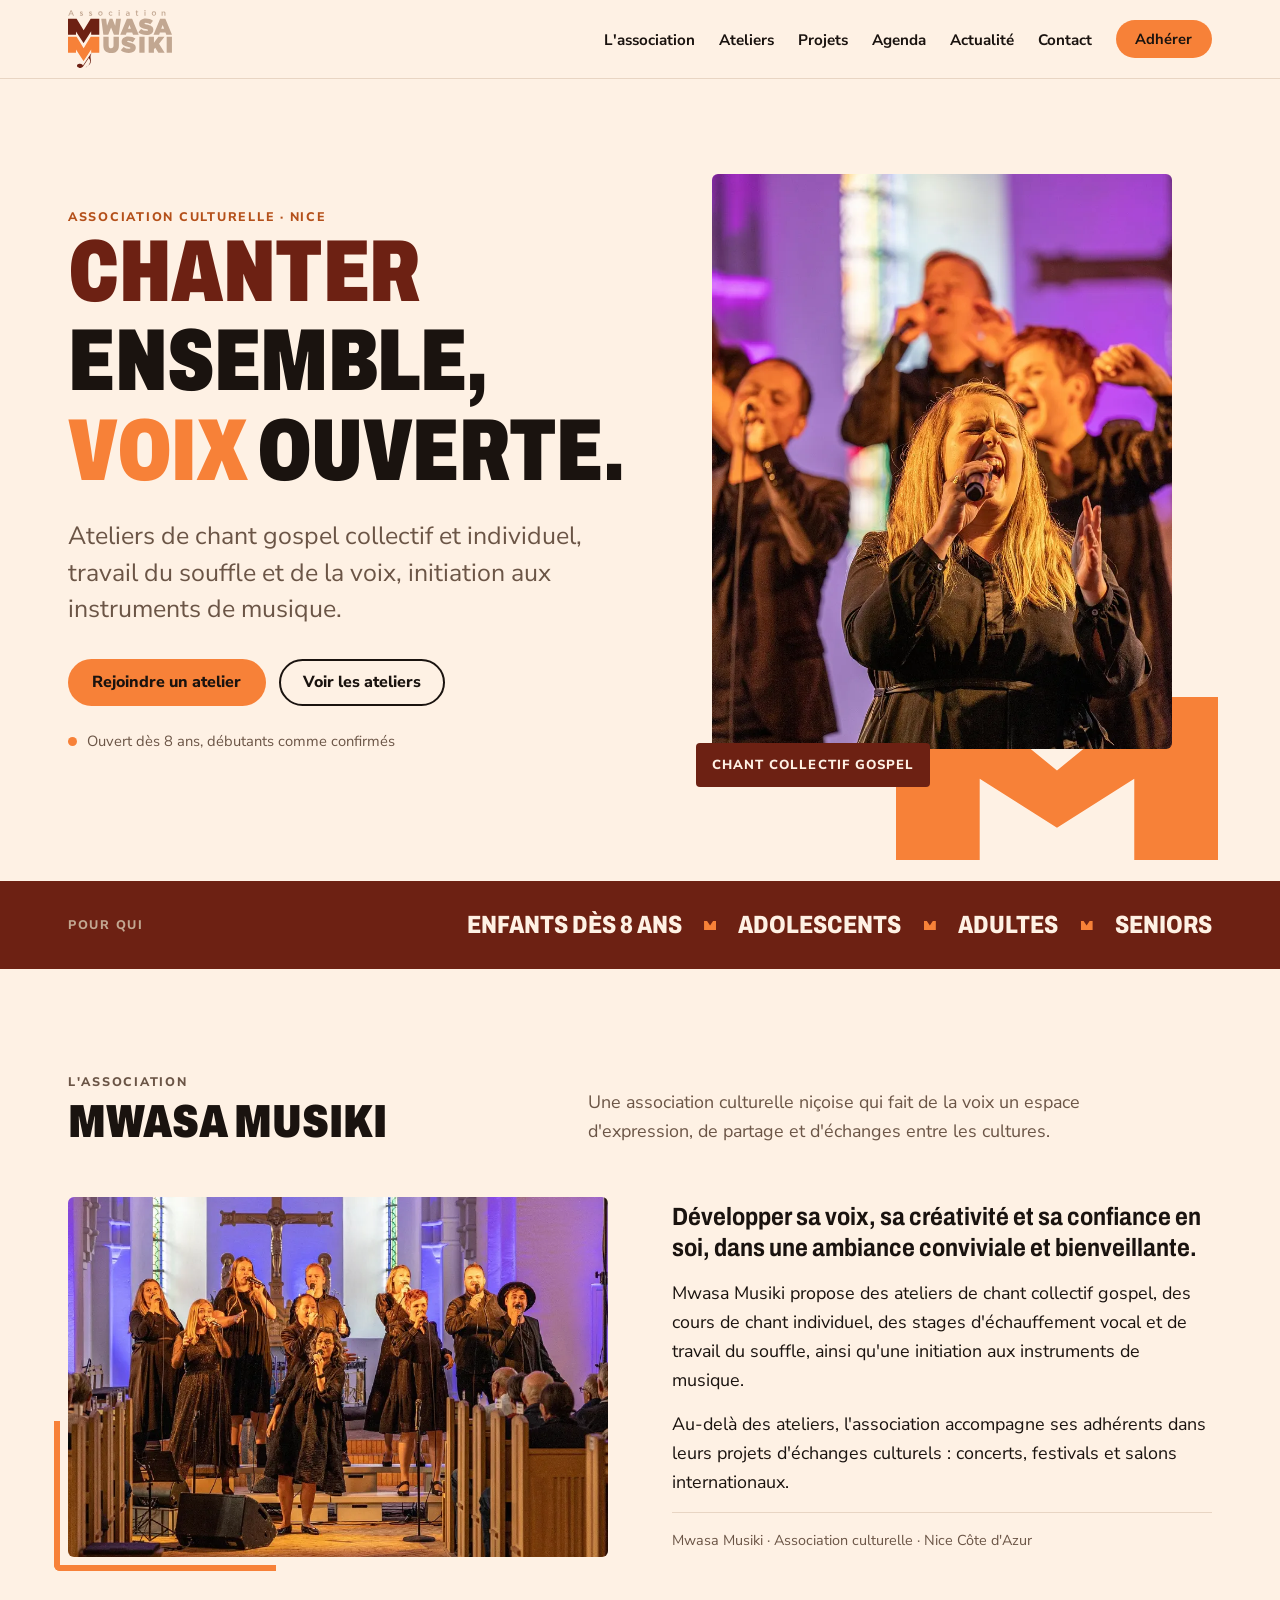
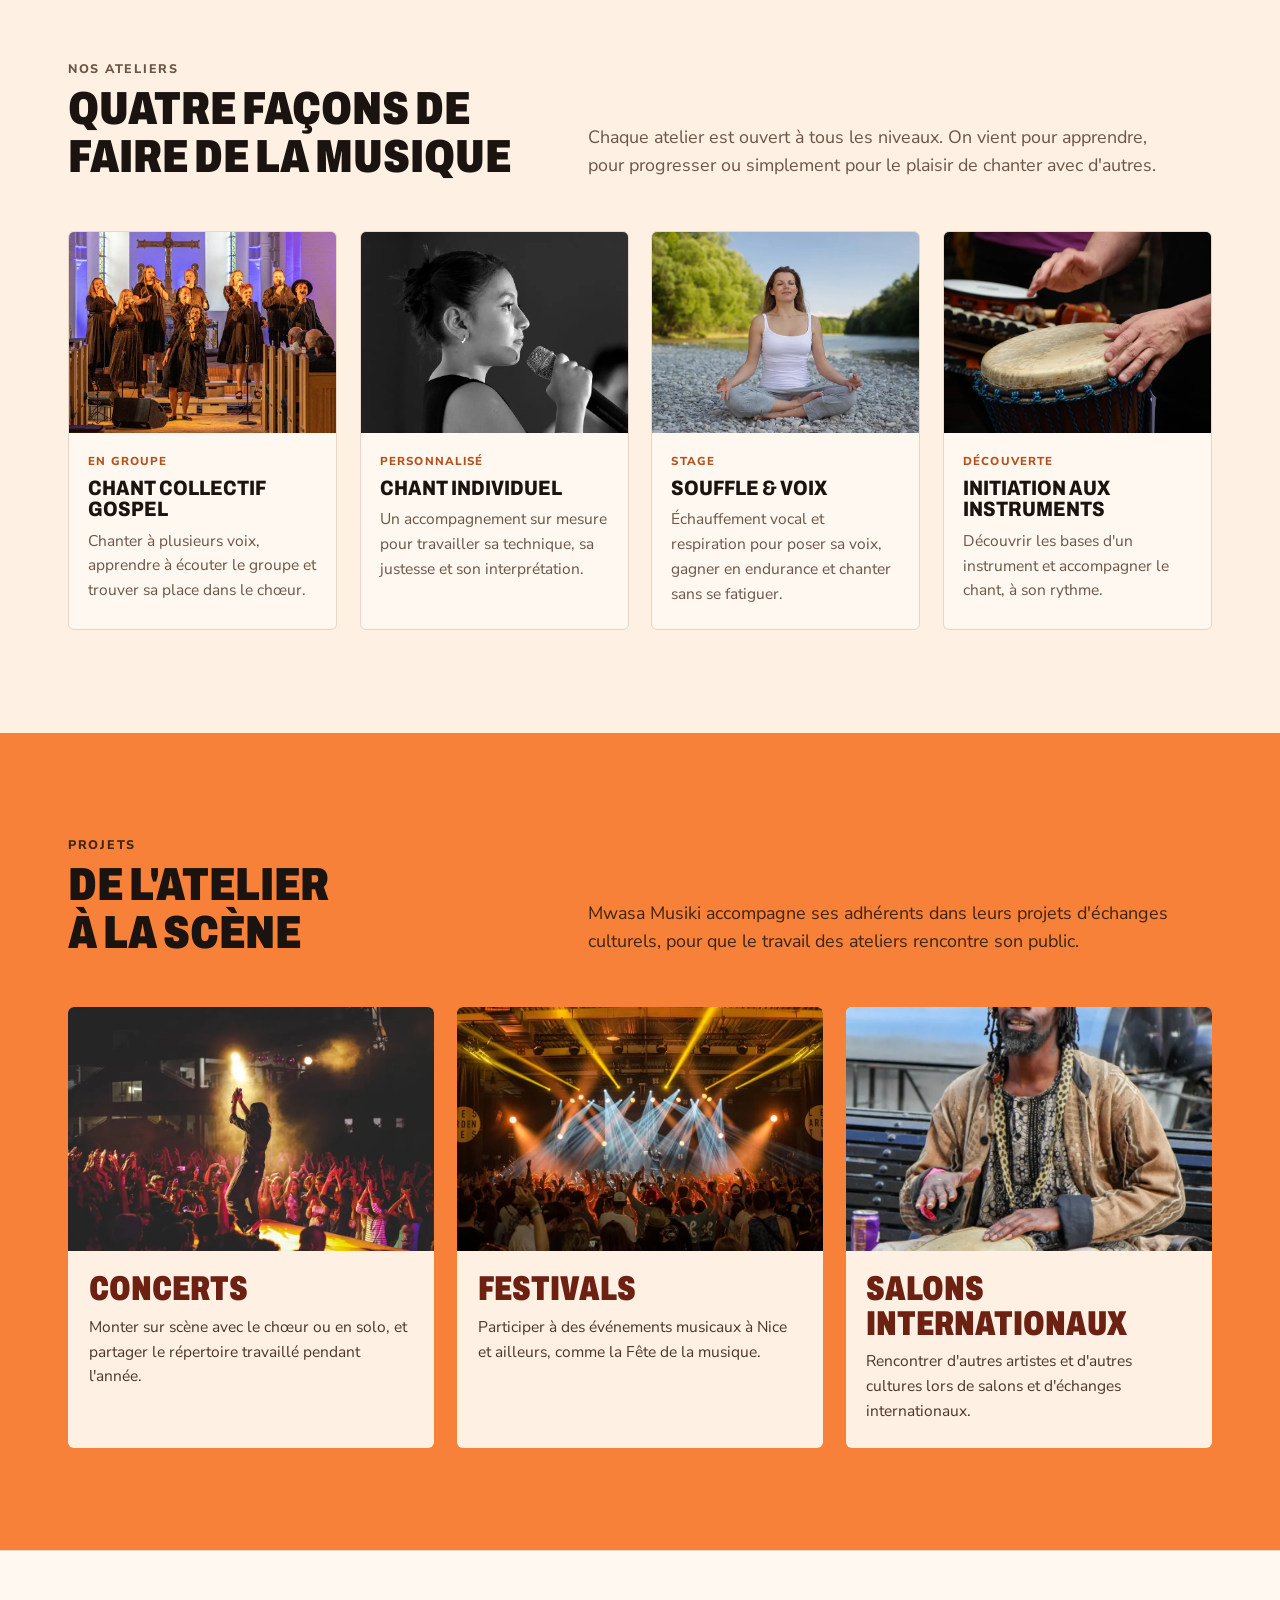
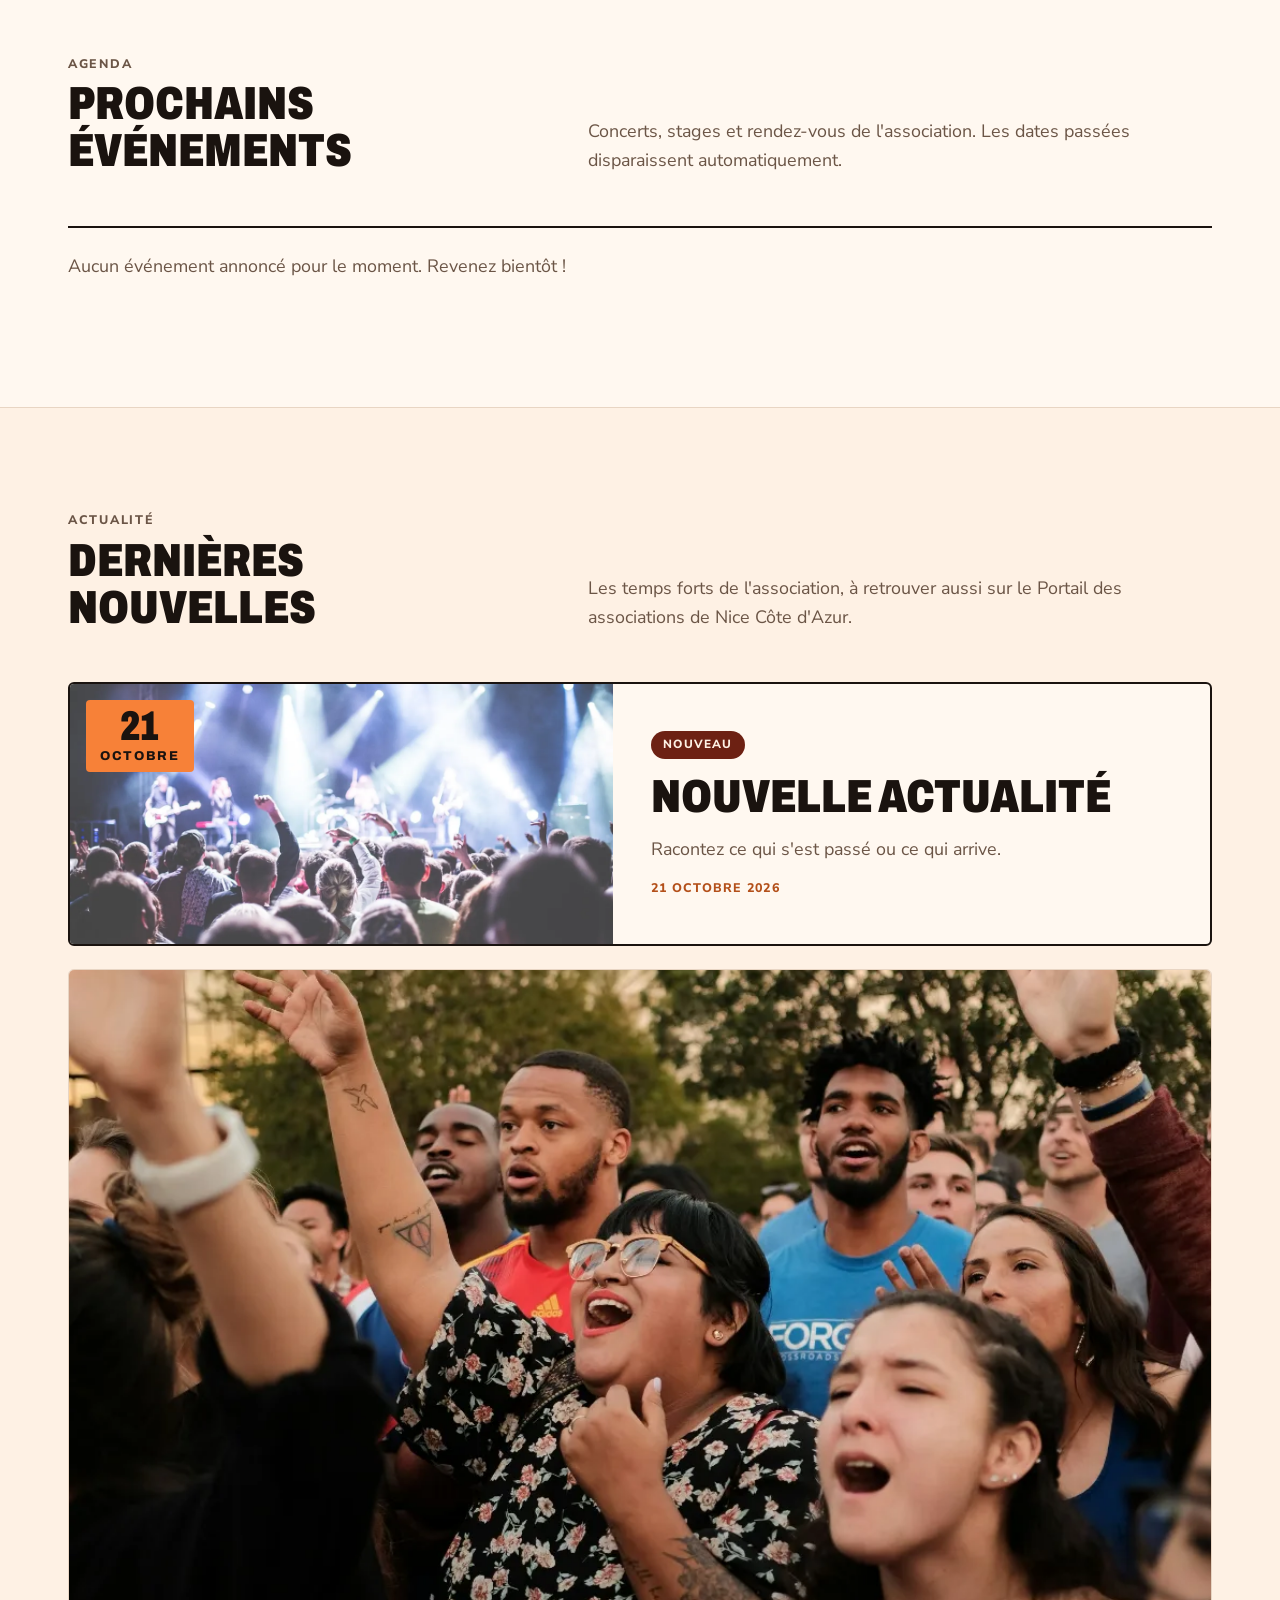
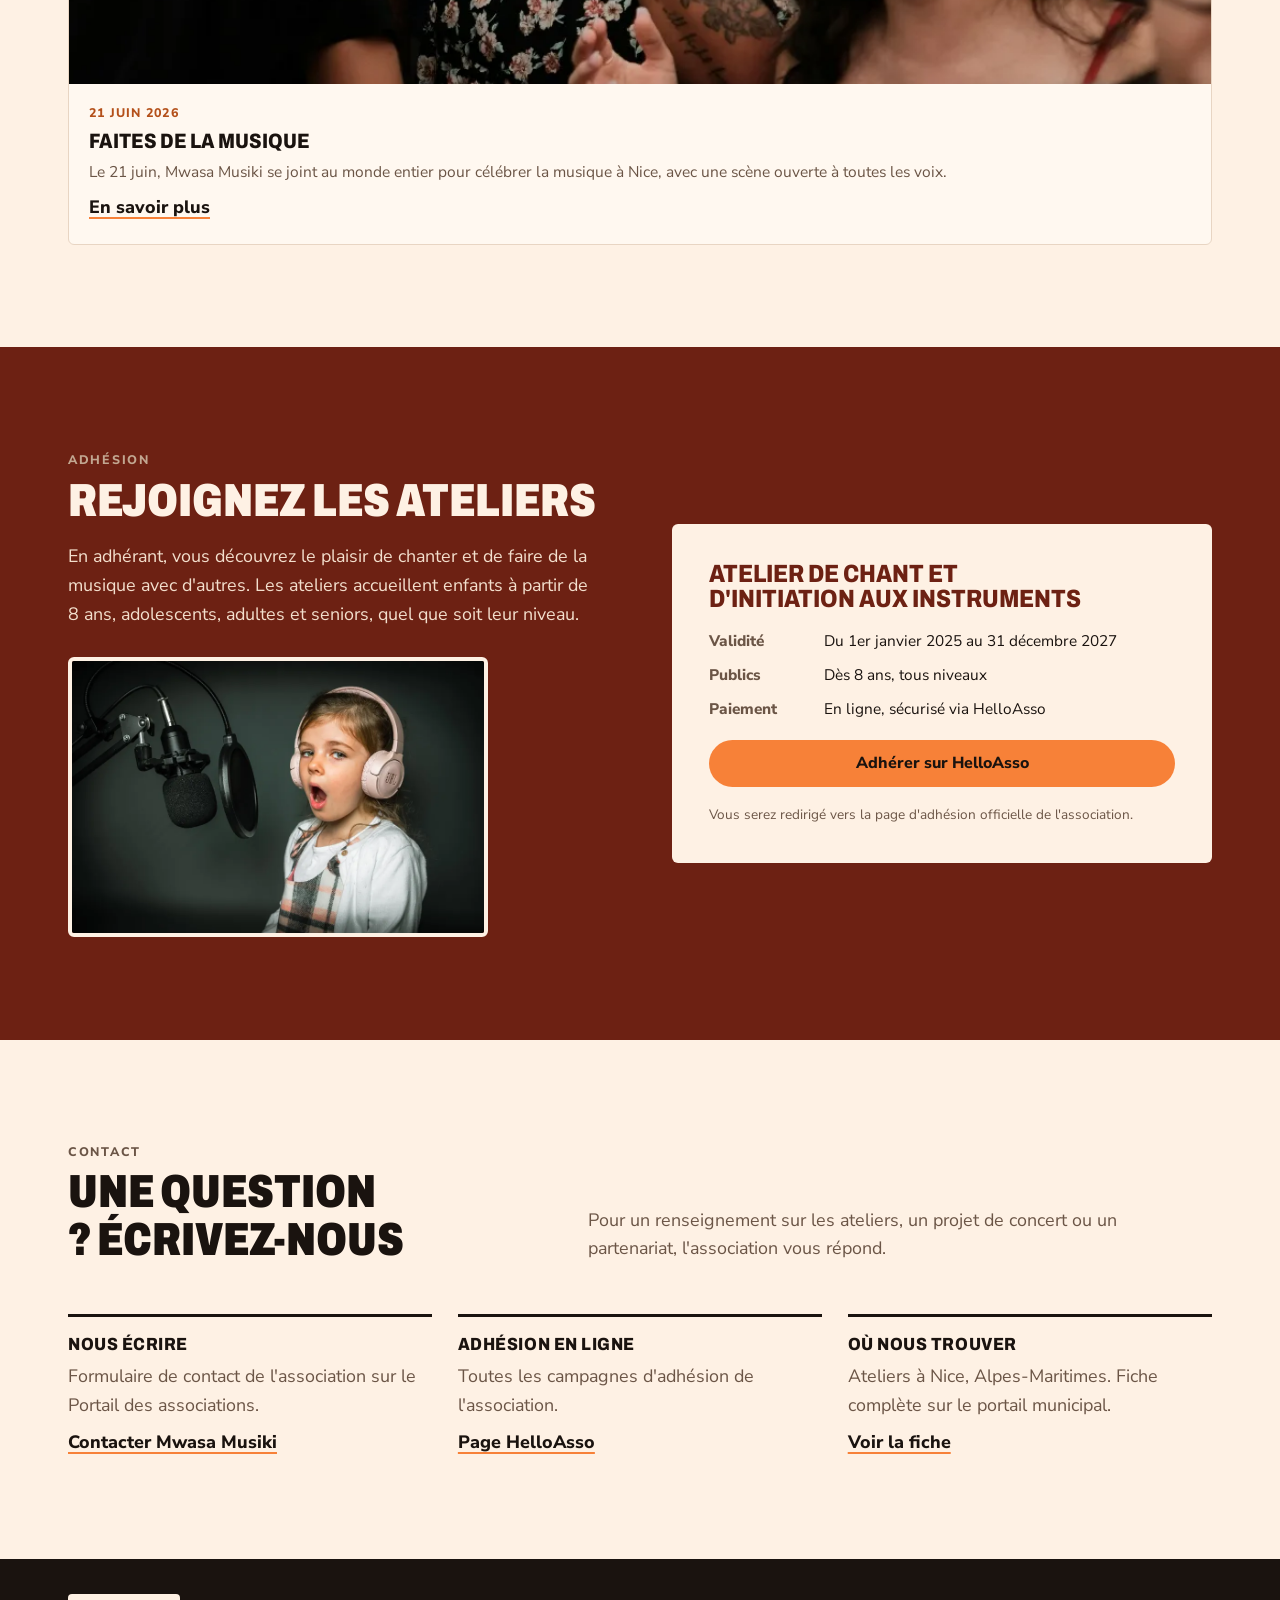
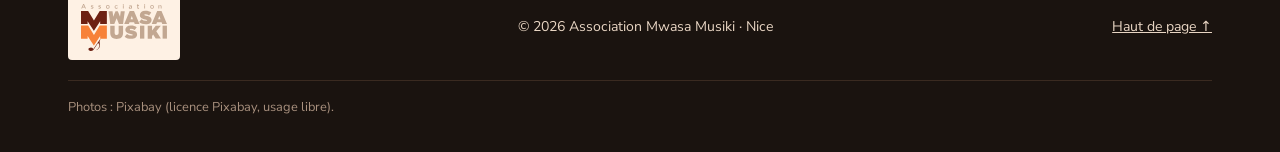
==== commit 7861a21e: "Mise à jour du site depuis l'administration" ====
--- a/index.html
+++ b/index.html
@@ -23,7 +23,7 @@
 <section class="block" id="ateliers" style="padding-top:0"><div class="wrap"><div class="head"><div><p class="eyebrow">Nos ateliers</p><h2>Quatre façons de faire de la musique</h2></div><p>Chaque atelier est ouvert à tous les niveaux. On vient pour apprendre, pour progresser ou simplement pour le plaisir de chanter avec d&#39;autres.</p></div><div class="ateliers"><article class="at"><img src="img/gospel.webp" alt="" width="900" height="600" loading="lazy"><div class="body"><span class="tag">En groupe</span><h3>Chant collectif gospel</h3><p>Chanter à plusieurs voix, apprendre à écouter le groupe et trouver sa place dans le chœur.</p></div></article><article class="at"><img src="img/solo.webp" alt="" width="900" height="600" loading="lazy"><div class="body"><span class="tag">Personnalisé</span><h3>Chant individuel</h3><p>Un accompagnement sur mesure pour travailler sa technique, sa justesse et son interprétation.</p></div></article><article class="at"><img src="img/souffle.webp" alt="" width="900" height="600" loading="lazy"><div class="body"><span class="tag">Stage</span><h3>Souffle &amp; voix</h3><p>Échauffement vocal et respiration pour poser sa voix, gagner en endurance et chanter sans se fatiguer.</p></div></article><article class="at"><img src="img/instruments.webp" alt="" width="900" height="600" loading="lazy"><div class="body"><span class="tag">Découverte</span><h3>Initiation aux instruments</h3><p>Découvrir les bases d&#39;un instrument et accompagner le chant, à son rythme.</p></div></article></div></div></section>
 <section class="block projects" id="projets"><div class="wrap"><div class="head"><div><p class="eyebrow">Projets</p><h2>De l&#39;atelier à la scène</h2></div><p>Mwasa Musiki accompagne ses adhérents dans leurs projets d&#39;échanges culturels, pour que le travail des ateliers rencontre son public.</p></div><div class="stages"><article class="stage"><img src="img/concerts.webp" alt="Une chanteuse sur scène face au public" width="900" height="600" loading="lazy"><div class="body"><span class="k">Concerts</span><p>Monter sur scène avec le chœur ou en solo, et partager le répertoire travaillé pendant l&#39;année.</p></div></article><article class="stage"><img src="img/festivals.webp" alt="Un public de festival sous les lumières de scène" width="900" height="600" loading="lazy"><div class="body"><span class="k">Festivals</span><p>Participer à des événements musicaux à Nice et ailleurs, comme la Fête de la musique.</p></div></article><article class="stage"><img src="img/salons.webp" alt="Un musicien joue du djembé" width="900" height="600" loading="lazy"><div class="body"><span class="k">Salons internationaux</span><p>Rencontrer d&#39;autres artistes et d&#39;autres cultures lors de salons et d&#39;échanges internationaux.</p></div></article></div></div></section>
 <section class="block agenda-wrap" id="agenda"><div class="wrap"><div class="head"><div><p class="eyebrow">Agenda</p><h2>Prochains événements</h2></div><p>Concerts, stages et rendez-vous de l&#39;association. Les dates passées disparaissent automatiquement.</p></div><ul class="events all-past"></ul><p class="events-empty">Aucun événement annoncé pour le moment. Revenez bientôt !</p></div></section>
-<section class="block" id="actualite"><div class="wrap"><div class="head"><div><p class="eyebrow">Actualité</p><h2>Dernières nouvelles</h2></div><p>Les temps forts de l&#39;association, à retrouver aussi sur le Portail des associations de Nice Côte d&#39;Azur.</p></div><div class="news-list"><article class="news"><div class="pic"><img src="img/fete.webp" alt="Un public en fête devant une scène de concert" width="1200" height="800" loading="lazy"><div class="date"><b>21</b><span>juin</span></div></div><div class="body"><span class="pill">Open mic</span><h3>Faites de la musique</h3><p>Le 21 juin, Mwasa Musiki se joint au monde entier pour célébrer la musique à Nice, avec une scène ouverte à toutes les voix.</p><time datetime="2026-06-21" class="when">21 juin 2026</time><a class="btn btn-dark" href="https://openagenda.com/fetedelamusique2026/events/harmonie-du-monde-et-varietes-en-fete?cl=fr" target="_blank" rel="noopener">En savoir plus</a></div></article></div></div></section>
+<section class="block" id="actualite"><div class="wrap"><div class="head"><div><p class="eyebrow">Actualité</p><h2>Dernières nouvelles</h2></div><p>Les temps forts de l&#39;association, à retrouver aussi sur le Portail des associations de Nice Côte d&#39;Azur.</p></div><div class="news-list"><article class="news"><div class="pic"><img src="img/fete.webp" alt="" width="1200" height="800" loading="lazy"><div class="date"><b>21</b><span>octobre</span></div></div><div class="body"><span class="pill">Nouveau</span><h3>Nouvelle actualité</h3><p>Racontez ce qui s&#39;est passé ou ce qui arrive.</p><time datetime="2026-10-21" class="when">21 octobre 2026</time></div></article><div class="news-more"><article class="news-card"><img src="img/uploads/cason-asher-tupiqx7mrx8-unsplash-mvijbjpn.webp" alt="Un public en fête devant une scène de concert" width="900" height="600" loading="lazy"><div class="body"><time datetime="2026-06-21" class="when">21 juin 2026</time><h3>Faites de la musique</h3><p>Le 21 juin, Mwasa Musiki se joint au monde entier pour célébrer la musique à Nice, avec une scène ouverte à toutes les voix.</p><a class="lnk" href="https://openagenda.com/fetedelamusique2026/events/harmonie-du-monde-et-varietes-en-fete?cl=fr" target="_blank" rel="noopener">En savoir plus</a></div></article></div></div></div></section>
 <section class="block join" id="adhesion"><div class="wrap grid"><div><p class="eyebrow">Adhésion</p><h2>Rejoignez les ateliers</h2><p class="lead">En adhérant, vous découvrez le plaisir de chanter et de faire de la musique avec d&#39;autres. Les ateliers accueillent enfants à partir de 8 ans, adolescents, adultes et seniors, quel que soit leur niveau.</p><figure><img src="img/enfants.webp" alt="Une petite fille chante devant un micro de studio, casque sur les oreilles" width="900" height="600" loading="lazy"></figure></div><div class="card"><h3>Atelier de chant et d&#39;initiation aux instruments</h3><dl><div class="row"><dt>Validité</dt><dd>Du 1er janvier 2025 au 31 décembre 2027</dd></div><div class="row"><dt>Publics</dt><dd>Dès 8 ans, tous niveaux</dd></div><div class="row"><dt>Paiement</dt><dd>En ligne, sécurisé via HelloAsso</dd></div></dl><a class="btn btn-fill" href="https://www.helloasso.com/associations/association-mwasa-musiki/adhesions/adhesion-atelier-de-chant-et-d-initiation-aux-instruments-de-musique" target="_blank" rel="noopener">Adhérer sur HelloAsso</a><small>Vous serez redirigé vers la page d&#39;adhésion officielle de l&#39;association.</small></div></div></section>
 <section class="block" id="contact"><div class="wrap"><div class="head"><div><p class="eyebrow">Contact</p><h2>Une question ? Écrivez-nous</h2></div><p>Pour un renseignement sur les ateliers, un projet de concert ou un partenariat, l&#39;association vous répond.</p></div><div class="contact"><div class="ct"><h3>Nous écrire</h3><p>Formulaire de contact de l&#39;association sur le Portail des associations.</p><a class="" href="https://associations.nicecotedazur.org/organizations/mwasa-musiki/contact" target="_blank" rel="noopener">Contacter Mwasa Musiki</a></div><div class="ct"><h3>Adhésion en ligne</h3><p>Toutes les campagnes d&#39;adhésion de l&#39;association.</p><a class="" href="https://www.helloasso.com/associations/association-mwasa-musiki" target="_blank" rel="noopener">Page HelloAsso</a></div><div class="ct"><h3>Où nous trouver</h3><p>Ateliers à Nice, Alpes-Maritimes. Fiche complète sur le portail municipal.</p><a class="" href="https://associations.nicecotedazur.org/organizations/mwasa-musiki" target="_blank" rel="noopener">Voir la fiche</a></div></div></div></section>
 </main>
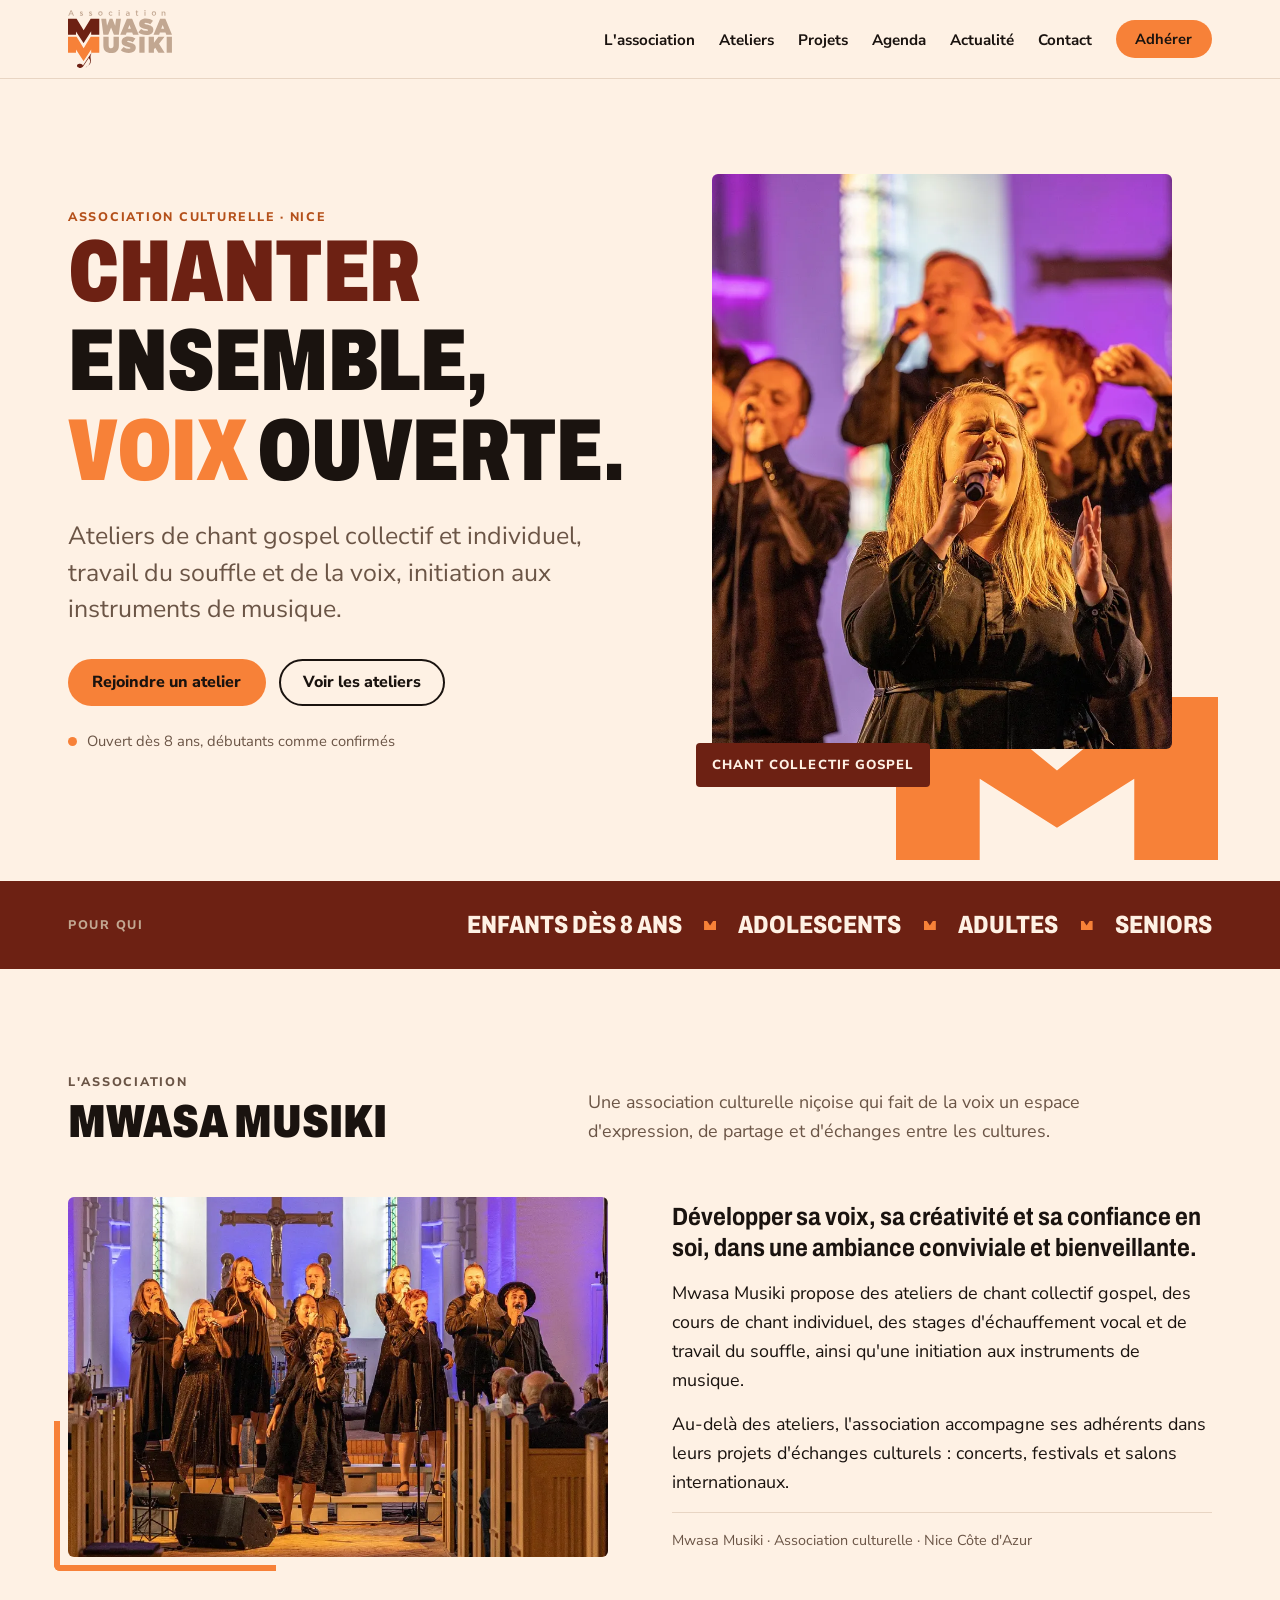
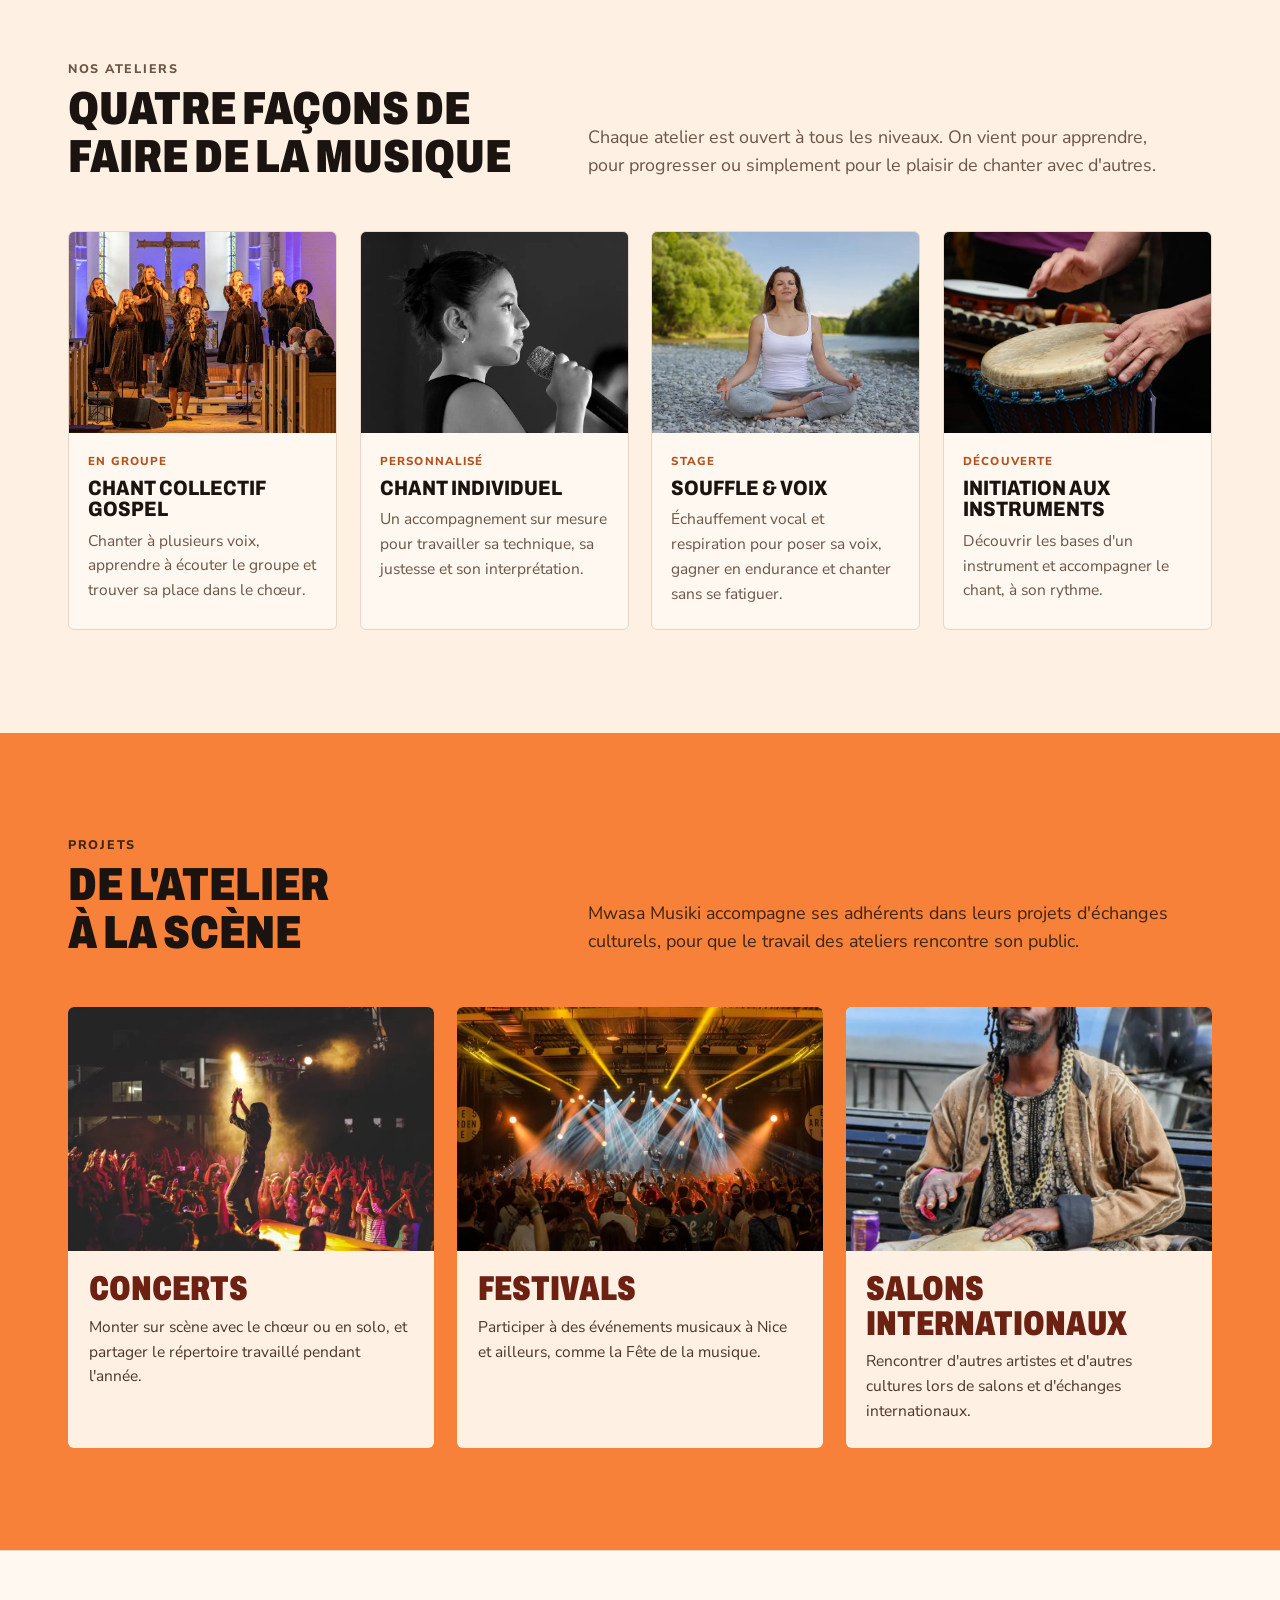
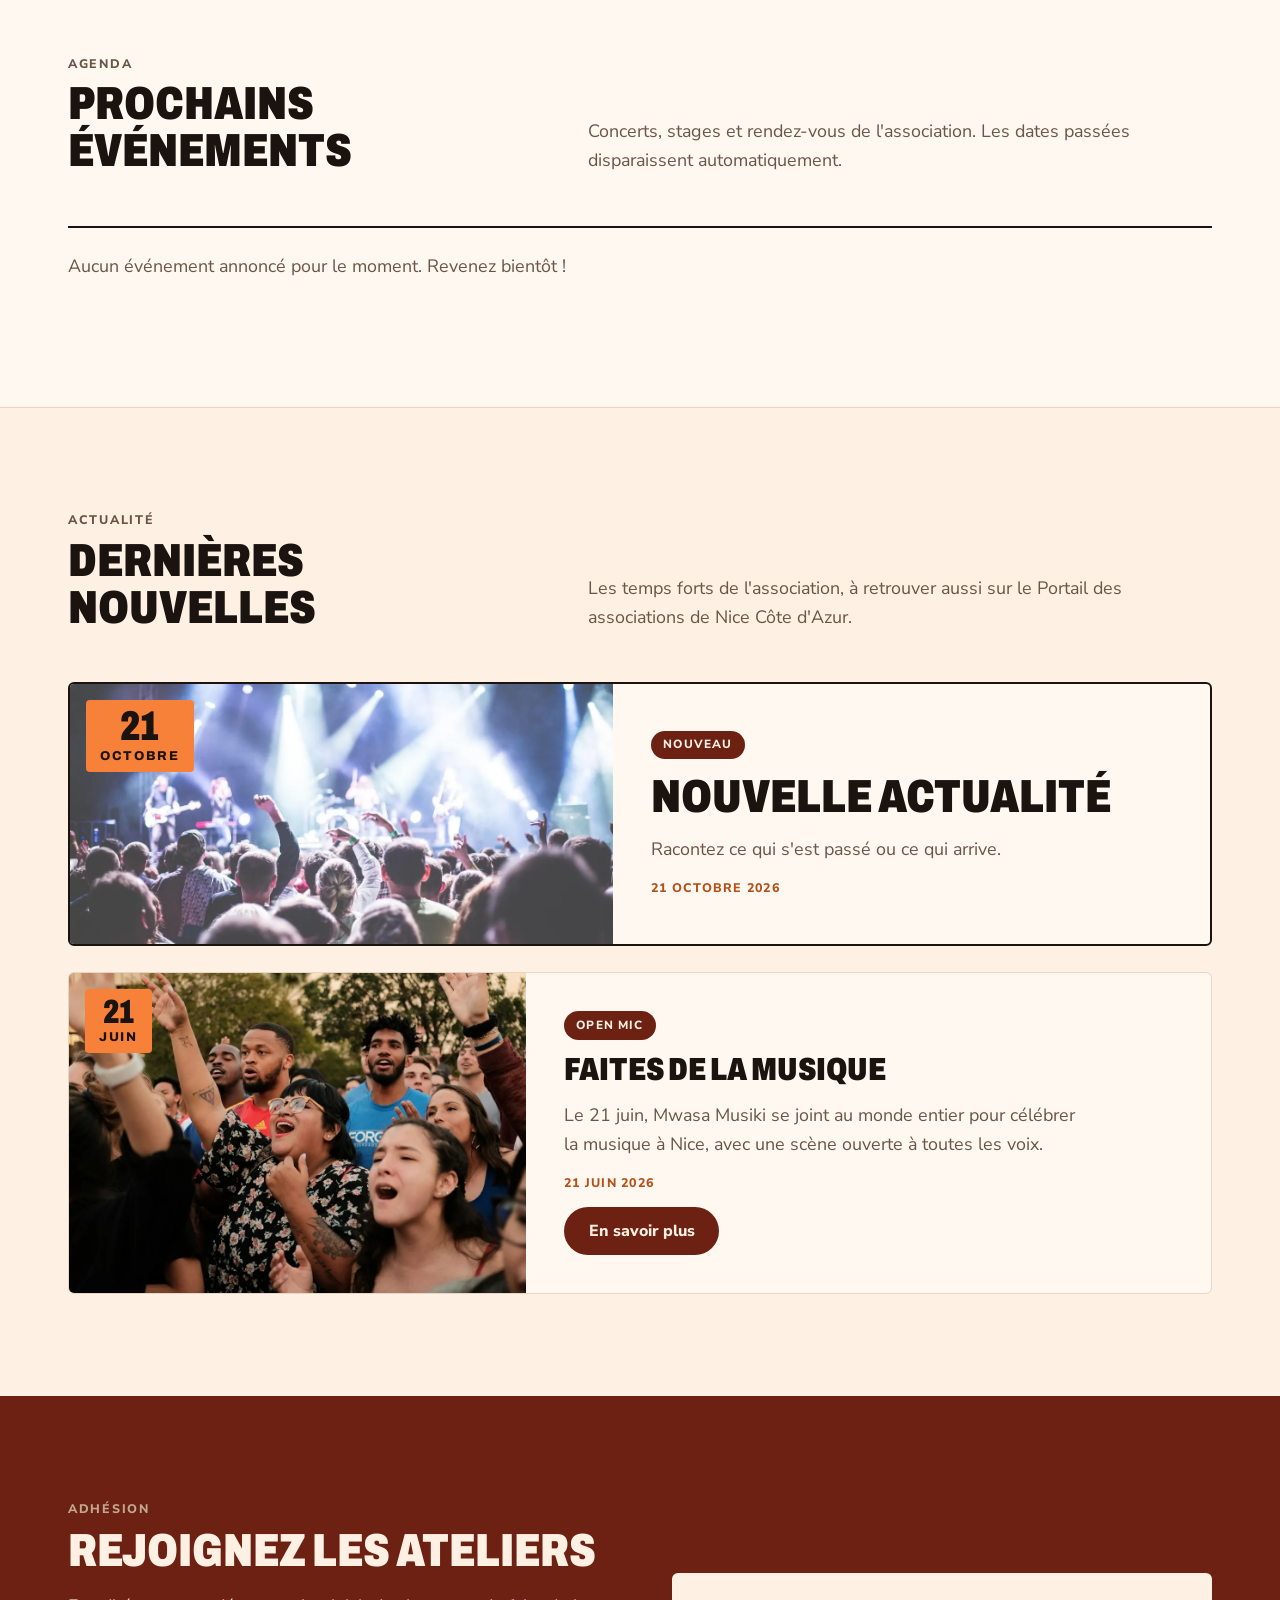
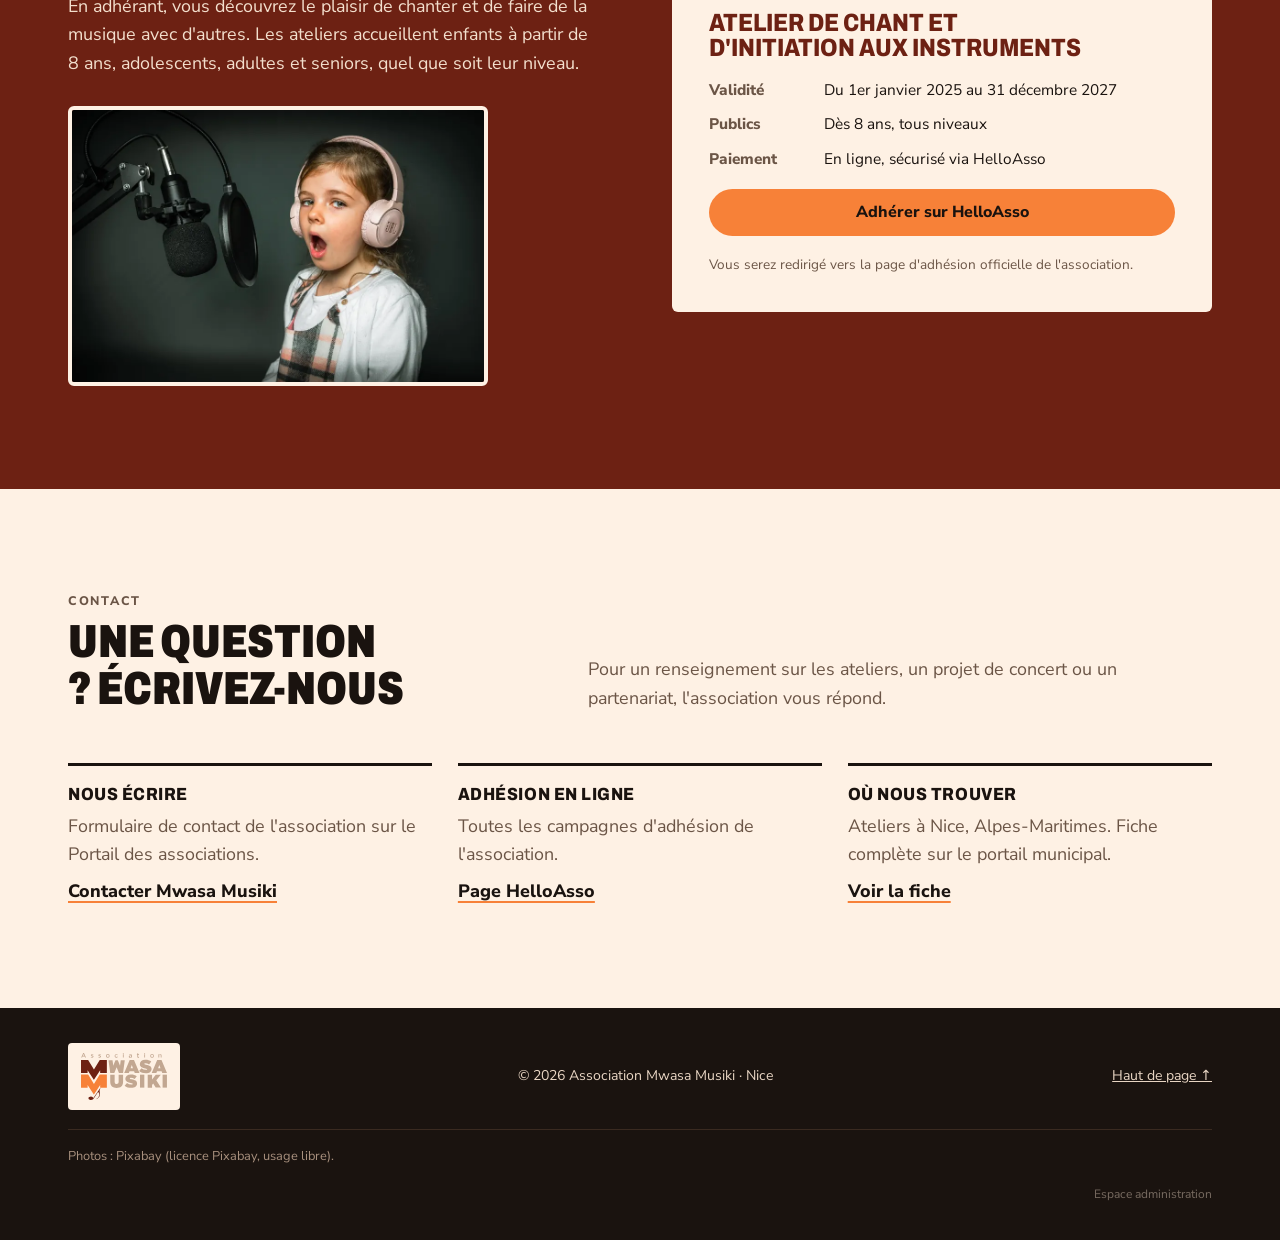
==== commit f50e4002: "Apparence, cadrage des photos, actualités en ligne, accès par mot de passe - Panneau Apparence : 5 c" ====
--- a/index.html
+++ b/index.html
@@ -12,6 +12,7 @@
 <link rel="icon" type="image/svg+xml" href="img/logo.svg">
 <link rel="preload" href="assets/fonts/archivo-variable.woff2" as="font" type="font/woff2" crossorigin>
 <link rel="stylesheet" href="assets/site.css">
+<style id="mw-theme">:root{--creme:#fef1e4;--brun:#6d2113;--orange:#f78138;--sable:#c2a791;--nuit:#1a130f;--f-display:"Archivo","Arial Narrow",Arial,sans-serif;--f-body:"Nunito Sans",system-ui,-apple-system,"Segoe UI",sans-serif}</style>
 </head>
 <body>
 <!-- Page générée automatiquement depuis content/site.json par l'administration. Modifiez le contenu sur /admin/. -->
@@ -23,11 +24,11 @@
 <section class="block" id="ateliers" style="padding-top:0"><div class="wrap"><div class="head"><div><p class="eyebrow">Nos ateliers</p><h2>Quatre façons de faire de la musique</h2></div><p>Chaque atelier est ouvert à tous les niveaux. On vient pour apprendre, pour progresser ou simplement pour le plaisir de chanter avec d&#39;autres.</p></div><div class="ateliers"><article class="at"><img src="img/gospel.webp" alt="" width="900" height="600" loading="lazy"><div class="body"><span class="tag">En groupe</span><h3>Chant collectif gospel</h3><p>Chanter à plusieurs voix, apprendre à écouter le groupe et trouver sa place dans le chœur.</p></div></article><article class="at"><img src="img/solo.webp" alt="" width="900" height="600" loading="lazy"><div class="body"><span class="tag">Personnalisé</span><h3>Chant individuel</h3><p>Un accompagnement sur mesure pour travailler sa technique, sa justesse et son interprétation.</p></div></article><article class="at"><img src="img/souffle.webp" alt="" width="900" height="600" loading="lazy"><div class="body"><span class="tag">Stage</span><h3>Souffle &amp; voix</h3><p>Échauffement vocal et respiration pour poser sa voix, gagner en endurance et chanter sans se fatiguer.</p></div></article><article class="at"><img src="img/instruments.webp" alt="" width="900" height="600" loading="lazy"><div class="body"><span class="tag">Découverte</span><h3>Initiation aux instruments</h3><p>Découvrir les bases d&#39;un instrument et accompagner le chant, à son rythme.</p></div></article></div></div></section>
 <section class="block projects" id="projets"><div class="wrap"><div class="head"><div><p class="eyebrow">Projets</p><h2>De l&#39;atelier à la scène</h2></div><p>Mwasa Musiki accompagne ses adhérents dans leurs projets d&#39;échanges culturels, pour que le travail des ateliers rencontre son public.</p></div><div class="stages"><article class="stage"><img src="img/concerts.webp" alt="Une chanteuse sur scène face au public" width="900" height="600" loading="lazy"><div class="body"><span class="k">Concerts</span><p>Monter sur scène avec le chœur ou en solo, et partager le répertoire travaillé pendant l&#39;année.</p></div></article><article class="stage"><img src="img/festivals.webp" alt="Un public de festival sous les lumières de scène" width="900" height="600" loading="lazy"><div class="body"><span class="k">Festivals</span><p>Participer à des événements musicaux à Nice et ailleurs, comme la Fête de la musique.</p></div></article><article class="stage"><img src="img/salons.webp" alt="Un musicien joue du djembé" width="900" height="600" loading="lazy"><div class="body"><span class="k">Salons internationaux</span><p>Rencontrer d&#39;autres artistes et d&#39;autres cultures lors de salons et d&#39;échanges internationaux.</p></div></article></div></div></section>
 <section class="block agenda-wrap" id="agenda"><div class="wrap"><div class="head"><div><p class="eyebrow">Agenda</p><h2>Prochains événements</h2></div><p>Concerts, stages et rendez-vous de l&#39;association. Les dates passées disparaissent automatiquement.</p></div><ul class="events all-past"></ul><p class="events-empty">Aucun événement annoncé pour le moment. Revenez bientôt !</p></div></section>
-<section class="block" id="actualite"><div class="wrap"><div class="head"><div><p class="eyebrow">Actualité</p><h2>Dernières nouvelles</h2></div><p>Les temps forts de l&#39;association, à retrouver aussi sur le Portail des associations de Nice Côte d&#39;Azur.</p></div><div class="news-list"><article class="news"><div class="pic"><img src="img/fete.webp" alt="" width="1200" height="800" loading="lazy"><div class="date"><b>21</b><span>octobre</span></div></div><div class="body"><span class="pill">Nouveau</span><h3>Nouvelle actualité</h3><p>Racontez ce qui s&#39;est passé ou ce qui arrive.</p><time datetime="2026-10-21" class="when">21 octobre 2026</time></div></article><div class="news-more"><article class="news-card"><img src="img/uploads/cason-asher-tupiqx7mrx8-unsplash-mvijbjpn.webp" alt="Un public en fête devant une scène de concert" width="900" height="600" loading="lazy"><div class="body"><time datetime="2026-06-21" class="when">21 juin 2026</time><h3>Faites de la musique</h3><p>Le 21 juin, Mwasa Musiki se joint au monde entier pour célébrer la musique à Nice, avec une scène ouverte à toutes les voix.</p><a class="lnk" href="https://openagenda.com/fetedelamusique2026/events/harmonie-du-monde-et-varietes-en-fete?cl=fr" target="_blank" rel="noopener">En savoir plus</a></div></article></div></div></div></section>
+<section class="block" id="actualite"><div class="wrap"><div class="head"><div><p class="eyebrow">Actualité</p><h2>Dernières nouvelles</h2></div><p>Les temps forts de l&#39;association, à retrouver aussi sur le Portail des associations de Nice Côte d&#39;Azur.</p></div><div class="news-list"><article class="news"><div class="pic"><img src="img/fete.webp" alt="" width="1200" height="800" loading="lazy"><div class="date"><b>21</b><span>octobre</span></div></div><div class="body"><span class="pill">Nouveau</span><h3>Nouvelle actualité</h3><p>Racontez ce qui s&#39;est passé ou ce qui arrive.</p><time datetime="2026-10-21" class="when">21 octobre 2026</time></div></article><article class="news news-sm"><div class="pic"><img src="img/uploads/cason-asher-tupiqx7mrx8-unsplash-mvijbjpn.webp" alt="Un public en fête devant une scène de concert" width="1200" height="800" loading="lazy"><div class="date"><b>21</b><span>juin</span></div></div><div class="body"><span class="pill">Open mic</span><h3>Faites de la musique</h3><p>Le 21 juin, Mwasa Musiki se joint au monde entier pour célébrer la musique à Nice, avec une scène ouverte à toutes les voix.</p><time datetime="2026-06-21" class="when">21 juin 2026</time><a class="btn btn-dark" href="https://openagenda.com/fetedelamusique2026/events/harmonie-du-monde-et-varietes-en-fete?cl=fr" target="_blank" rel="noopener">En savoir plus</a></div></article></div></div></section>
 <section class="block join" id="adhesion"><div class="wrap grid"><div><p class="eyebrow">Adhésion</p><h2>Rejoignez les ateliers</h2><p class="lead">En adhérant, vous découvrez le plaisir de chanter et de faire de la musique avec d&#39;autres. Les ateliers accueillent enfants à partir de 8 ans, adolescents, adultes et seniors, quel que soit leur niveau.</p><figure><img src="img/enfants.webp" alt="Une petite fille chante devant un micro de studio, casque sur les oreilles" width="900" height="600" loading="lazy"></figure></div><div class="card"><h3>Atelier de chant et d&#39;initiation aux instruments</h3><dl><div class="row"><dt>Validité</dt><dd>Du 1er janvier 2025 au 31 décembre 2027</dd></div><div class="row"><dt>Publics</dt><dd>Dès 8 ans, tous niveaux</dd></div><div class="row"><dt>Paiement</dt><dd>En ligne, sécurisé via HelloAsso</dd></div></dl><a class="btn btn-fill" href="https://www.helloasso.com/associations/association-mwasa-musiki/adhesions/adhesion-atelier-de-chant-et-d-initiation-aux-instruments-de-musique" target="_blank" rel="noopener">Adhérer sur HelloAsso</a><small>Vous serez redirigé vers la page d&#39;adhésion officielle de l&#39;association.</small></div></div></section>
 <section class="block" id="contact"><div class="wrap"><div class="head"><div><p class="eyebrow">Contact</p><h2>Une question ? Écrivez-nous</h2></div><p>Pour un renseignement sur les ateliers, un projet de concert ou un partenariat, l&#39;association vous répond.</p></div><div class="contact"><div class="ct"><h3>Nous écrire</h3><p>Formulaire de contact de l&#39;association sur le Portail des associations.</p><a class="" href="https://associations.nicecotedazur.org/organizations/mwasa-musiki/contact" target="_blank" rel="noopener">Contacter Mwasa Musiki</a></div><div class="ct"><h3>Adhésion en ligne</h3><p>Toutes les campagnes d&#39;adhésion de l&#39;association.</p><a class="" href="https://www.helloasso.com/associations/association-mwasa-musiki" target="_blank" rel="noopener">Page HelloAsso</a></div><div class="ct"><h3>Où nous trouver</h3><p>Ateliers à Nice, Alpes-Maritimes. Fiche complète sur le portail municipal.</p><a class="" href="https://associations.nicecotedazur.org/organizations/mwasa-musiki" target="_blank" rel="noopener">Voir la fiche</a></div></div></div></section>
 </main>
-<footer><div class="wrap"><span class="brand"><img src="img/logo.svg" alt="Logo Mwasa Musiki" width="86" height="47"></span><span>© <span id="annee">2026</span> <span>Association Mwasa Musiki · Nice</span></span><a href="#accueil">Haut de page ↑</a><p class="credits">Photos : Pixabay (licence Pixabay, usage libre).</p></div></footer>
+<footer><div class="wrap"><span class="brand"><img src="img/logo.svg" alt="Logo Mwasa Musiki" width="86" height="47"></span><span>© <span id="annee">2026</span> <span>Association Mwasa Musiki · Nice</span></span><a href="#accueil">Haut de page ↑</a><p class="credits">Photos : Pixabay (licence Pixabay, usage libre).</p><a class="admin-link" href="admin/" rel="nofollow">Espace administration</a></div></footer>
 <script src="assets/site.js" defer></script>
 </body>
 </html>
--- a/assets/site.css
+++ b/assets/site.css
@@ -224,3 +224,20 @@
 .card dl{display:flex;flex-direction:column;gap:.6rem}
 .card .row{display:grid;grid-template-columns:6.2rem minmax(0,1fr);gap:1rem}
 @media (max-width:420px){.card .row{grid-template-columns:1fr;gap:.1rem}.card dd{margin-bottom:.4rem}}
+
+/* Actualités : toutes au même format (photo à gauche, texte à droite) */
+.news-list{gap:1.6rem}
+.news-sm{grid-template-columns:minmax(0,.8fr) minmax(0,1.2fr);border-width:1px;border-color:var(--line)}
+.news-sm .pic{min-height:220px}
+.news-sm h3{font-size:clamp(1.4rem,1.1rem + 1.2vw,2rem)}
+.news-sm .date b{font-size:2.1rem}
+@media (max-width:760px){.news-sm{grid-template-columns:1fr}.news-sm .pic{min-height:0;aspect-ratio:16/10}}
+
+/* Lien discret vers l'administration */
+footer .admin-link{font-size:.75rem;color:inherit;opacity:.45;text-decoration:none;margin-left:auto}
+footer .admin-link:hover,footer .admin-link:focus-visible{opacity:1;text-decoration:underline}
+footer .credits{display:flex;flex-wrap:wrap;gap:.5rem 1.5rem;align-items:center}
+
+/* Survol des boutons, quelle que soit la couleur choisie */
+.btn-fill:hover{background:var(--orange);filter:brightness(1.08)}
+.btn-fill{color:var(--nuit)}
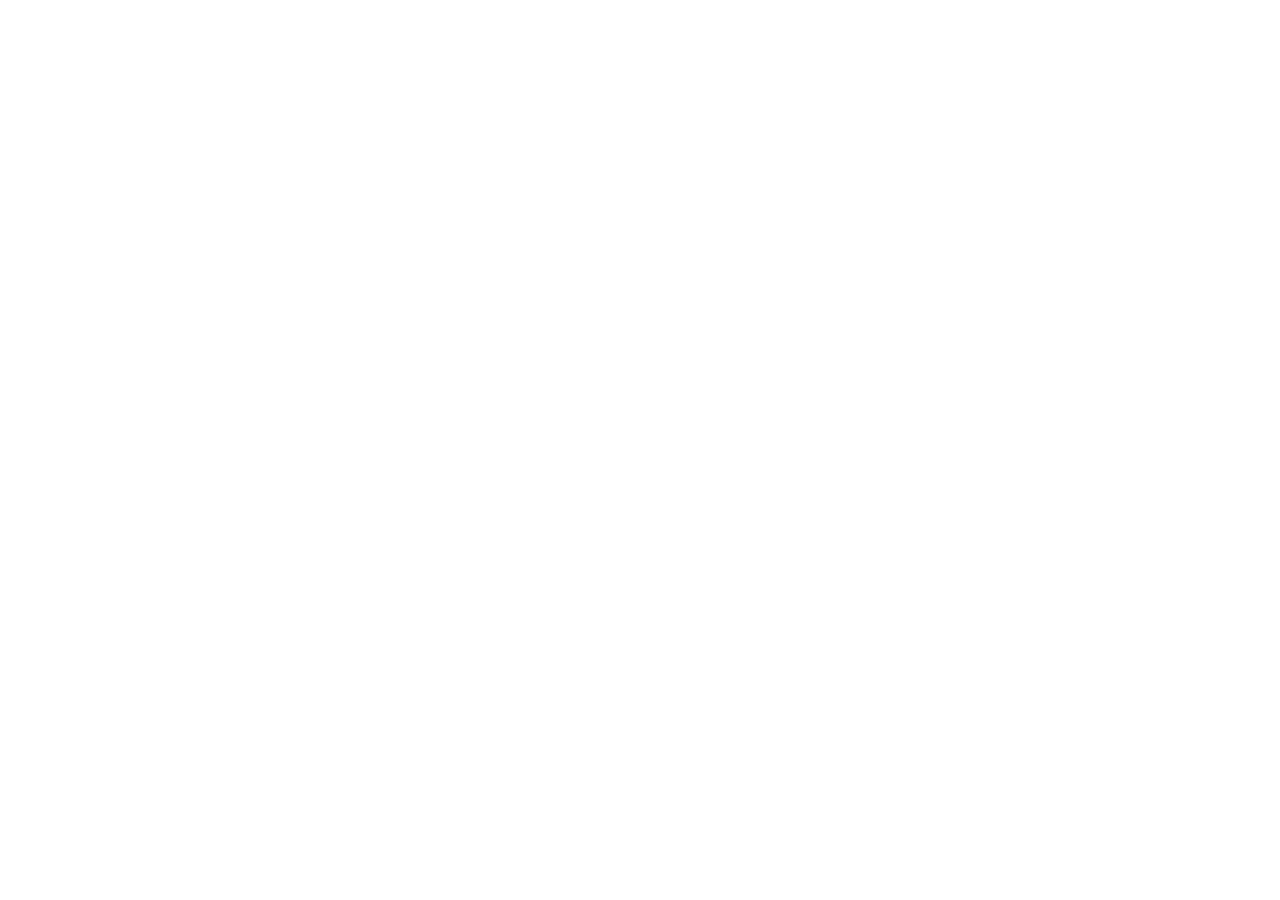
==== commit e6f2a1ae: "Hébergement OVH : administration par identifiant/mot de passe (.env), vraies photos, horaires - Site" ====
--- a/index.html
+++ b/index.html
@@ -2,33 +2,12 @@
 <html lang="fr">
 <head>
 <meta charset="utf-8">
-<meta name="viewport" content="width=device-width, initial-scale=1, viewport-fit=cover">
+<meta name="robots" content="noindex">
 <title>Mwasa Musiki</title>
-<meta name="description" content="Mwasa Musiki, association culturelle à Nice : ateliers de chant gospel collectif et individuel, souffle et voix, initiation aux instruments, dès 8 ans.">
-<meta property="og:title" content="Mwasa Musiki">
-<meta property="og:description" content="Mwasa Musiki, association culturelle à Nice : ateliers de chant gospel collectif et individuel, souffle et voix, initiation aux instruments, dès 8 ans.">
-<meta property="og:image" content="img/hero.webp">
-<meta property="og:locale" content="fr_FR">
-<link rel="icon" type="image/svg+xml" href="img/logo.svg">
-<link rel="preload" href="assets/fonts/archivo-variable.woff2" as="font" type="font/woff2" crossorigin>
-<link rel="stylesheet" href="assets/site.css">
-<style id="mw-theme">:root{--creme:#fef1e4;--brun:#6d2113;--orange:#f78138;--sable:#c2a791;--nuit:#1a130f;--f-display:"Archivo","Arial Narrow",Arial,sans-serif;--f-body:"Nunito Sans",system-ui,-apple-system,"Segoe UI",sans-serif}</style>
+<meta http-equiv="refresh" content="0; url=https://mwasamusiki.com/">
+<link rel="canonical" href="https://mwasamusiki.com/">
 </head>
 <body>
-<!-- Page générée automatiquement depuis content/site.json par l'administration. Modifiez le contenu sur /admin/. -->
-<header class="top"><div class="wrap"><a class="brand" href="#accueil" aria-label="Mwasa Musiki, retour en haut"><img src="img/logo.svg" alt="Logo Mwasa Musiki" width="104" height="57"></a><button class="burger" id="burger" type="button" aria-expanded="false" aria-controls="menu"><span></span>Menu</button><nav aria-label="Navigation principale"><ul class="menu" id="menu"><li><a href="#association">L'association</a></li><li><a href="#ateliers">Ateliers</a></li><li><a href="#projets">Projets</a></li><li><a href="#agenda">Agenda</a></li><li><a href="#actualite">Actualité</a></li><li><a href="#contact">Contact</a></li><li><a class="btn btn-fill" href="#adhesion">Adhérer</a></li></ul></nav></div></header>
-<main id="accueil">
-<section class="hero" aria-labelledby="h-hero"><div class="wrap"><div><p class="eyebrow">Association culturelle · Nice</p><h1 id="h-hero"><span class="b">Chanter</span><br><span>ensemble,</span><br><span class="o">voix</span> <span>ouverte.</span></h1><p class="lede">Ateliers de chant gospel collectif et individuel, travail du souffle et de la voix, initiation aux instruments de musique.</p><div class="ctas"><a class="btn btn-fill" href="#adhesion">Rejoindre un atelier</a><a class="btn btn-ghost" href="#ateliers">Voir les ateliers</a></div><p class="note">Ouvert dès 8 ans, débutants comme confirmés</p></div><figure class="photo-hero"><img src="img/hero.webp" alt="Une chanteuse de gospel chante avec ferveur, entourée du chœur" width="853" height="1280" fetchpriority="high"><figcaption>Chant collectif gospel</figcaption></figure></div></section>
-<div class="ages" role="region" aria-label="Publics accueillis"><div class="wrap"><span class="lbl">Pour qui</span><ul><li><span>Enfants dès 8 ans</span></li><li><span>Adolescents</span></li><li><span>Adultes</span></li><li><span>Seniors</span></li></ul></div></div>
-<section class="block" id="association" aria-labelledby="h-asso"><div class="wrap"><div class="head"><div><p class="eyebrow">L&#39;association</p><h2>Mwasa Musiki</h2></div><p>Une association culturelle niçoise qui fait de la voix un espace d&#39;expression, de partage et d&#39;échanges entre les cultures.</p></div><div class="about"><figure><img src="img/gospel.webp" alt="Un chœur gospel en robes noires chante sur scène" width="900" height="600" loading="lazy"></figure><div class="txt"><p class="big">Développer sa voix, sa créativité et sa confiance en soi, dans une ambiance conviviale et bienveillante.</p><p>Mwasa Musiki propose des ateliers de chant collectif gospel, des cours de chant individuel, des stages d&#39;échauffement vocal et de travail du souffle, ainsi qu&#39;une initiation aux instruments de musique.</p><p>Au-delà des ateliers, l&#39;association accompagne ses adhérents dans leurs projets d&#39;échanges culturels : concerts, festivals et salons internationaux.</p><p class="meta">Mwasa Musiki · Association culturelle · Nice Côte d&#39;Azur</p></div></div></div></section>
-<section class="block" id="ateliers" style="padding-top:0"><div class="wrap"><div class="head"><div><p class="eyebrow">Nos ateliers</p><h2>Quatre façons de faire de la musique</h2></div><p>Chaque atelier est ouvert à tous les niveaux. On vient pour apprendre, pour progresser ou simplement pour le plaisir de chanter avec d&#39;autres.</p></div><div class="ateliers"><article class="at"><img src="img/gospel.webp" alt="" width="900" height="600" loading="lazy"><div class="body"><span class="tag">En groupe</span><h3>Chant collectif gospel</h3><p>Chanter à plusieurs voix, apprendre à écouter le groupe et trouver sa place dans le chœur.</p></div></article><article class="at"><img src="img/solo.webp" alt="" width="900" height="600" loading="lazy"><div class="body"><span class="tag">Personnalisé</span><h3>Chant individuel</h3><p>Un accompagnement sur mesure pour travailler sa technique, sa justesse et son interprétation.</p></div></article><article class="at"><img src="img/souffle.webp" alt="" width="900" height="600" loading="lazy"><div class="body"><span class="tag">Stage</span><h3>Souffle &amp; voix</h3><p>Échauffement vocal et respiration pour poser sa voix, gagner en endurance et chanter sans se fatiguer.</p></div></article><article class="at"><img src="img/instruments.webp" alt="" width="900" height="600" loading="lazy"><div class="body"><span class="tag">Découverte</span><h3>Initiation aux instruments</h3><p>Découvrir les bases d&#39;un instrument et accompagner le chant, à son rythme.</p></div></article></div></div></section>
-<section class="block projects" id="projets"><div class="wrap"><div class="head"><div><p class="eyebrow">Projets</p><h2>De l&#39;atelier à la scène</h2></div><p>Mwasa Musiki accompagne ses adhérents dans leurs projets d&#39;échanges culturels, pour que le travail des ateliers rencontre son public.</p></div><div class="stages"><article class="stage"><img src="img/concerts.webp" alt="Une chanteuse sur scène face au public" width="900" height="600" loading="lazy"><div class="body"><span class="k">Concerts</span><p>Monter sur scène avec le chœur ou en solo, et partager le répertoire travaillé pendant l&#39;année.</p></div></article><article class="stage"><img src="img/festivals.webp" alt="Un public de festival sous les lumières de scène" width="900" height="600" loading="lazy"><div class="body"><span class="k">Festivals</span><p>Participer à des événements musicaux à Nice et ailleurs, comme la Fête de la musique.</p></div></article><article class="stage"><img src="img/salons.webp" alt="Un musicien joue du djembé" width="900" height="600" loading="lazy"><div class="body"><span class="k">Salons internationaux</span><p>Rencontrer d&#39;autres artistes et d&#39;autres cultures lors de salons et d&#39;échanges internationaux.</p></div></article></div></div></section>
-<section class="block agenda-wrap" id="agenda"><div class="wrap"><div class="head"><div><p class="eyebrow">Agenda</p><h2>Prochains événements</h2></div><p>Concerts, stages et rendez-vous de l&#39;association. Les dates passées disparaissent automatiquement.</p></div><ul class="events all-past"></ul><p class="events-empty">Aucun événement annoncé pour le moment. Revenez bientôt !</p></div></section>
-<section class="block" id="actualite"><div class="wrap"><div class="head"><div><p class="eyebrow">Actualité</p><h2>Dernières nouvelles</h2></div><p>Les temps forts de l&#39;association, à retrouver aussi sur le Portail des associations de Nice Côte d&#39;Azur.</p></div><div class="news-list"><article class="news"><div class="pic"><img src="img/fete.webp" alt="" width="1200" height="800" loading="lazy"><div class="date"><b>21</b><span>octobre</span></div></div><div class="body"><span class="pill">Nouveau</span><h3>Nouvelle actualité</h3><p>Racontez ce qui s&#39;est passé ou ce qui arrive.</p><time datetime="2026-10-21" class="when">21 octobre 2026</time></div></article><article class="news news-sm"><div class="pic"><img src="img/uploads/cason-asher-tupiqx7mrx8-unsplash-mvijbjpn.webp" alt="Un public en fête devant une scène de concert" width="1200" height="800" loading="lazy"><div class="date"><b>21</b><span>juin</span></div></div><div class="body"><span class="pill">Open mic</span><h3>Faites de la musique</h3><p>Le 21 juin, Mwasa Musiki se joint au monde entier pour célébrer la musique à Nice, avec une scène ouverte à toutes les voix.</p><time datetime="2026-06-21" class="when">21 juin 2026</time><a class="btn btn-dark" href="https://openagenda.com/fetedelamusique2026/events/harmonie-du-monde-et-varietes-en-fete?cl=fr" target="_blank" rel="noopener">En savoir plus</a></div></article></div></div></section>
-<section class="block join" id="adhesion"><div class="wrap grid"><div><p class="eyebrow">Adhésion</p><h2>Rejoignez les ateliers</h2><p class="lead">En adhérant, vous découvrez le plaisir de chanter et de faire de la musique avec d&#39;autres. Les ateliers accueillent enfants à partir de 8 ans, adolescents, adultes et seniors, quel que soit leur niveau.</p><figure><img src="img/enfants.webp" alt="Une petite fille chante devant un micro de studio, casque sur les oreilles" width="900" height="600" loading="lazy"></figure></div><div class="card"><h3>Atelier de chant et d&#39;initiation aux instruments</h3><dl><div class="row"><dt>Validité</dt><dd>Du 1er janvier 2025 au 31 décembre 2027</dd></div><div class="row"><dt>Publics</dt><dd>Dès 8 ans, tous niveaux</dd></div><div class="row"><dt>Paiement</dt><dd>En ligne, sécurisé via HelloAsso</dd></div></dl><a class="btn btn-fill" href="https://www.helloasso.com/associations/association-mwasa-musiki/adhesions/adhesion-atelier-de-chant-et-d-initiation-aux-instruments-de-musique" target="_blank" rel="noopener">Adhérer sur HelloAsso</a><small>Vous serez redirigé vers la page d&#39;adhésion officielle de l&#39;association.</small></div></div></section>
-<section class="block" id="contact"><div class="wrap"><div class="head"><div><p class="eyebrow">Contact</p><h2>Une question ? Écrivez-nous</h2></div><p>Pour un renseignement sur les ateliers, un projet de concert ou un partenariat, l&#39;association vous répond.</p></div><div class="contact"><div class="ct"><h3>Nous écrire</h3><p>Formulaire de contact de l&#39;association sur le Portail des associations.</p><a class="" href="https://associations.nicecotedazur.org/organizations/mwasa-musiki/contact" target="_blank" rel="noopener">Contacter Mwasa Musiki</a></div><div class="ct"><h3>Adhésion en ligne</h3><p>Toutes les campagnes d&#39;adhésion de l&#39;association.</p><a class="" href="https://www.helloasso.com/associations/association-mwasa-musiki" target="_blank" rel="noopener">Page HelloAsso</a></div><div class="ct"><h3>Où nous trouver</h3><p>Ateliers à Nice, Alpes-Maritimes. Fiche complète sur le portail municipal.</p><a class="" href="https://associations.nicecotedazur.org/organizations/mwasa-musiki" target="_blank" rel="noopener">Voir la fiche</a></div></div></div></section>
-</main>
-<footer><div class="wrap"><span class="brand"><img src="img/logo.svg" alt="Logo Mwasa Musiki" width="86" height="47"></span><span>© <span id="annee">2026</span> <span>Association Mwasa Musiki · Nice</span></span><a href="#accueil">Haut de page ↑</a><p class="credits">Photos : Pixabay (licence Pixabay, usage libre).</p><a class="admin-link" href="admin/" rel="nofollow">Espace administration</a></div></footer>
-<script src="assets/site.js" defer></script>
+<p>Le site de l'association Mwasa Musiki a déménagé : <a href="https://mwasamusiki.com/">mwasamusiki.com</a>.</p>
 </body>
 </html>
